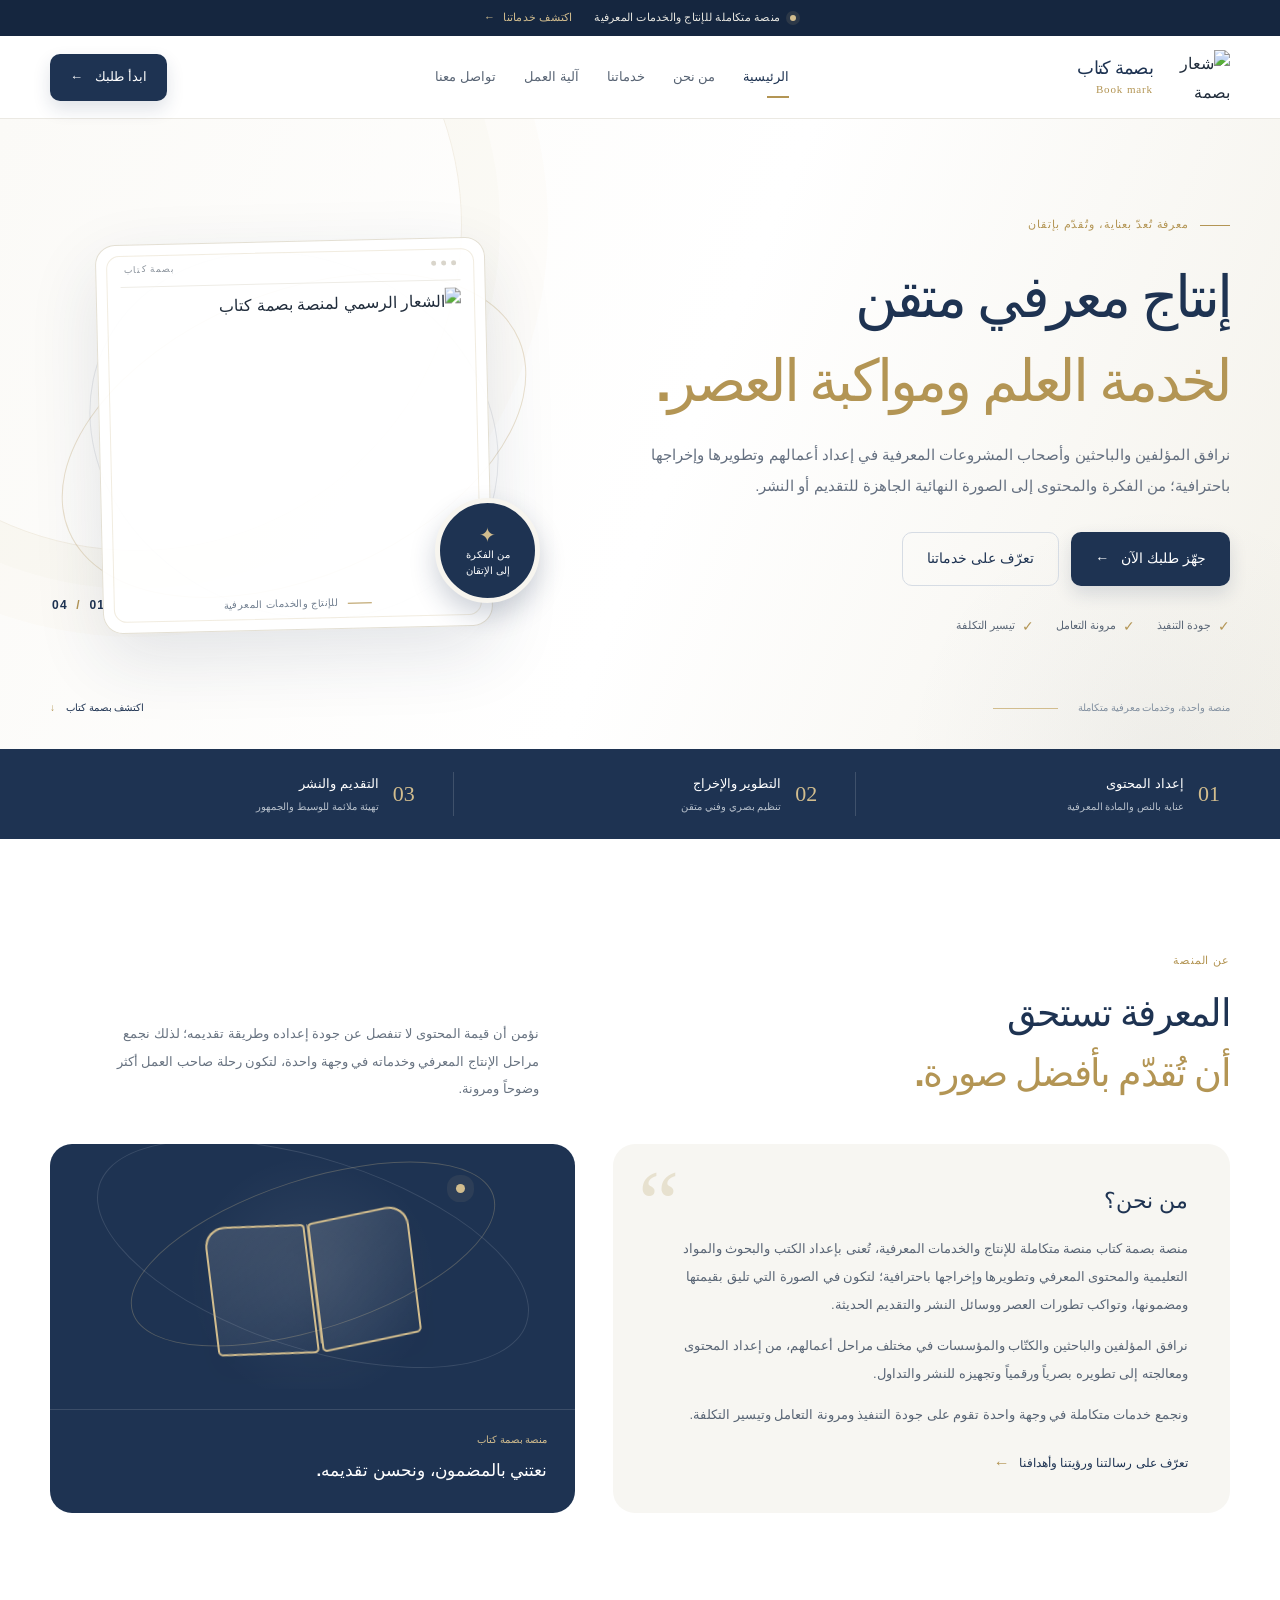
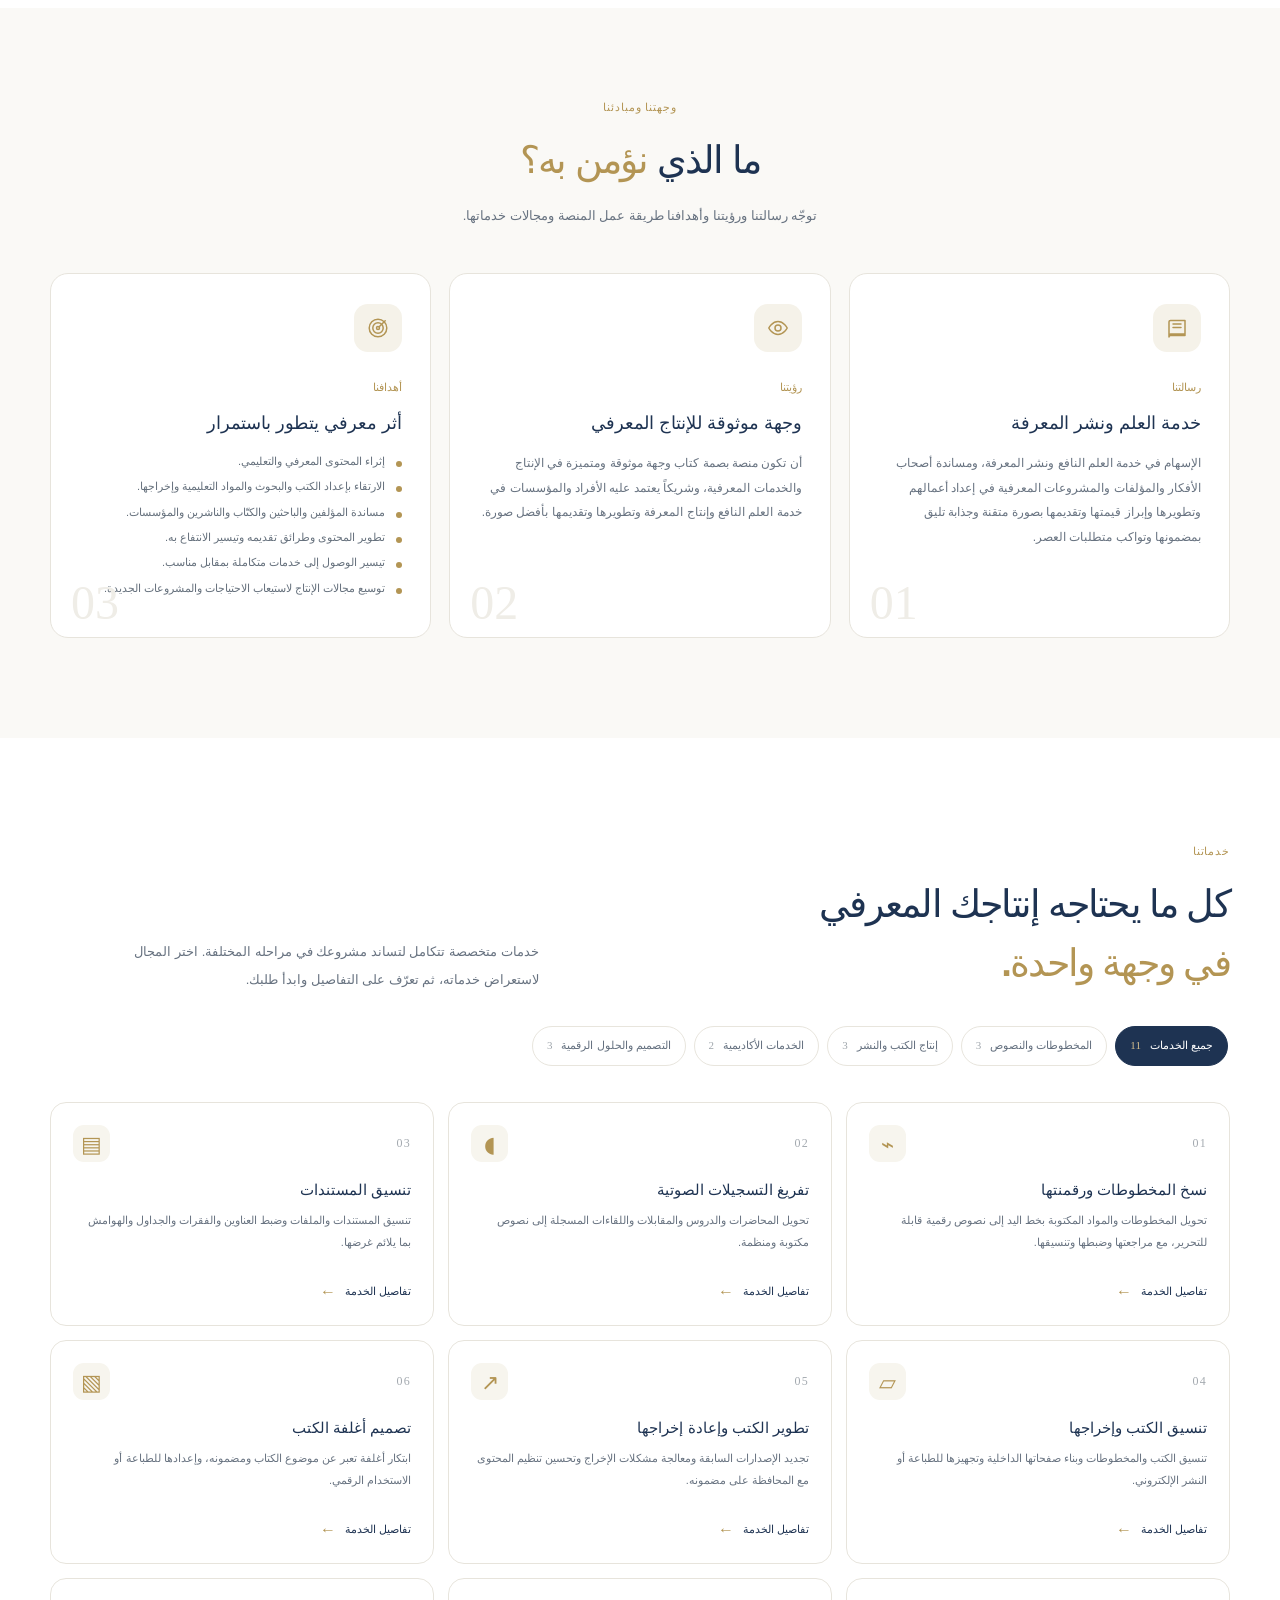
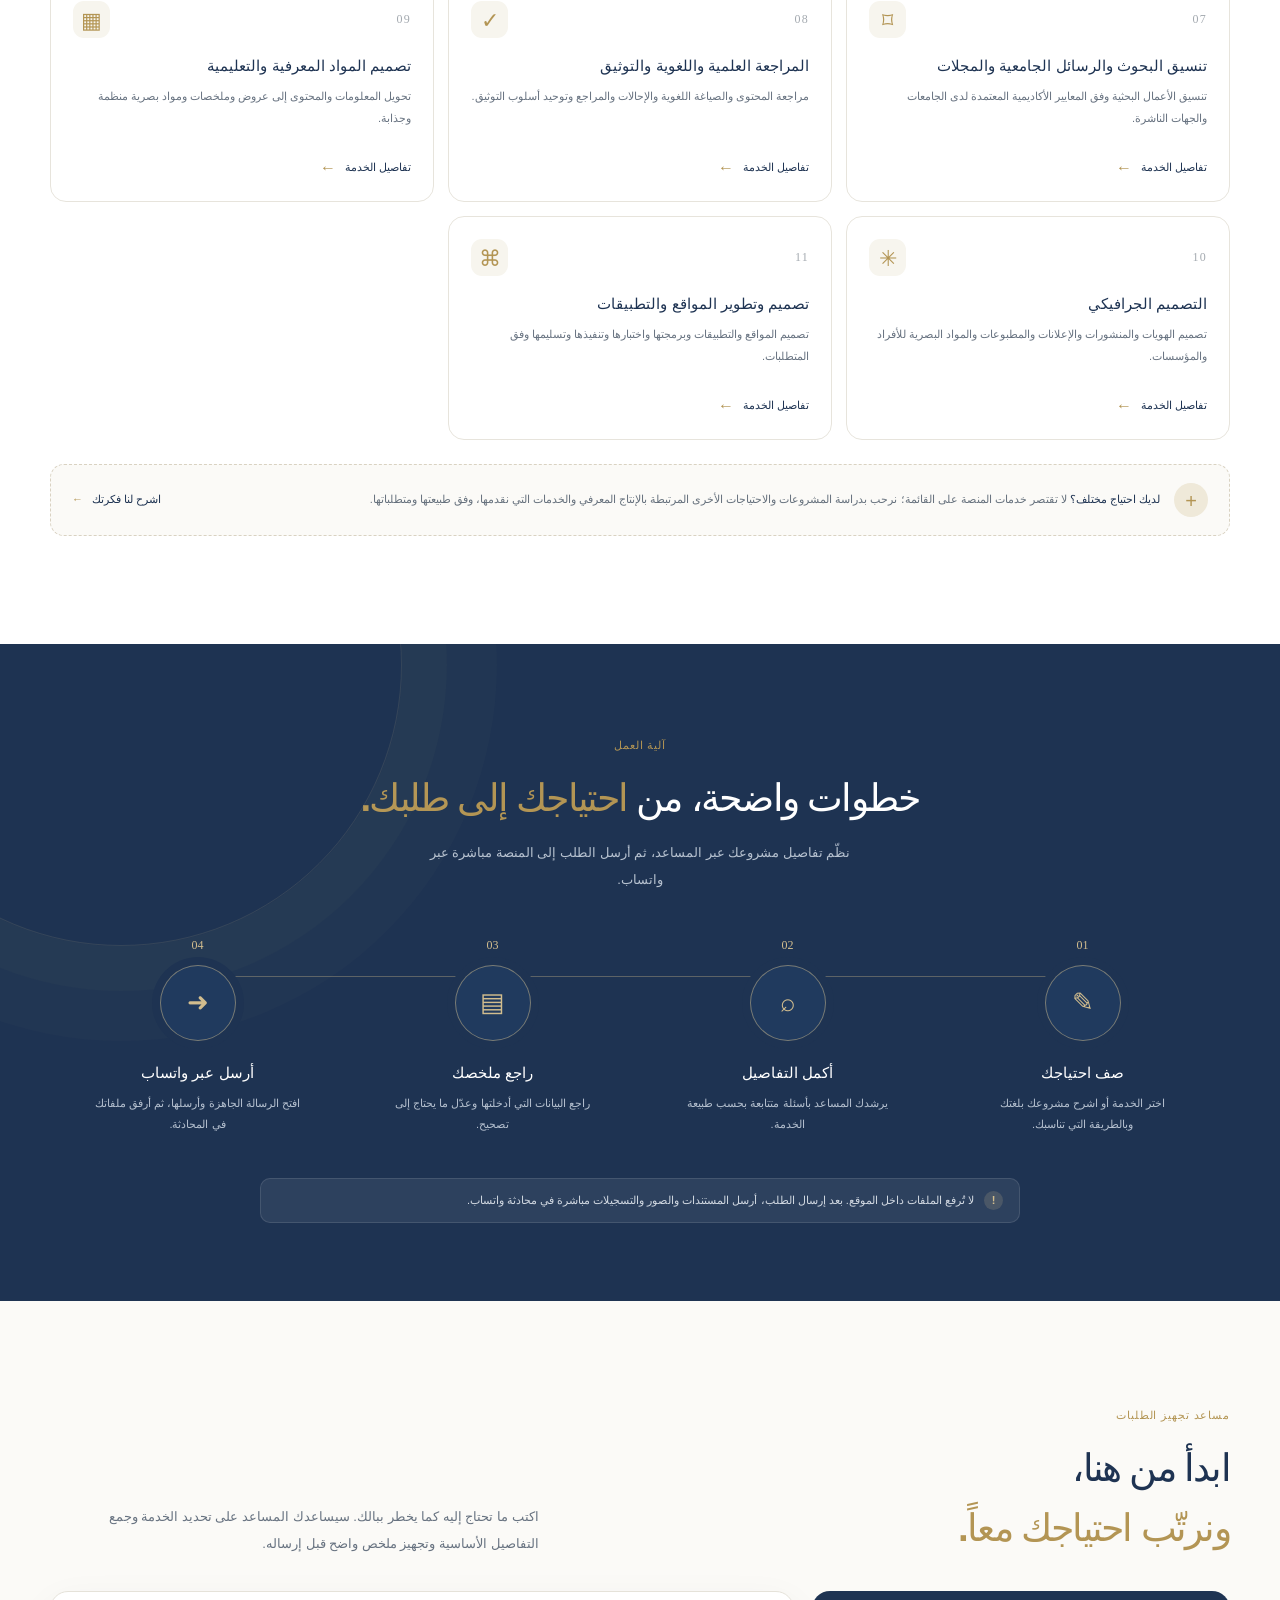
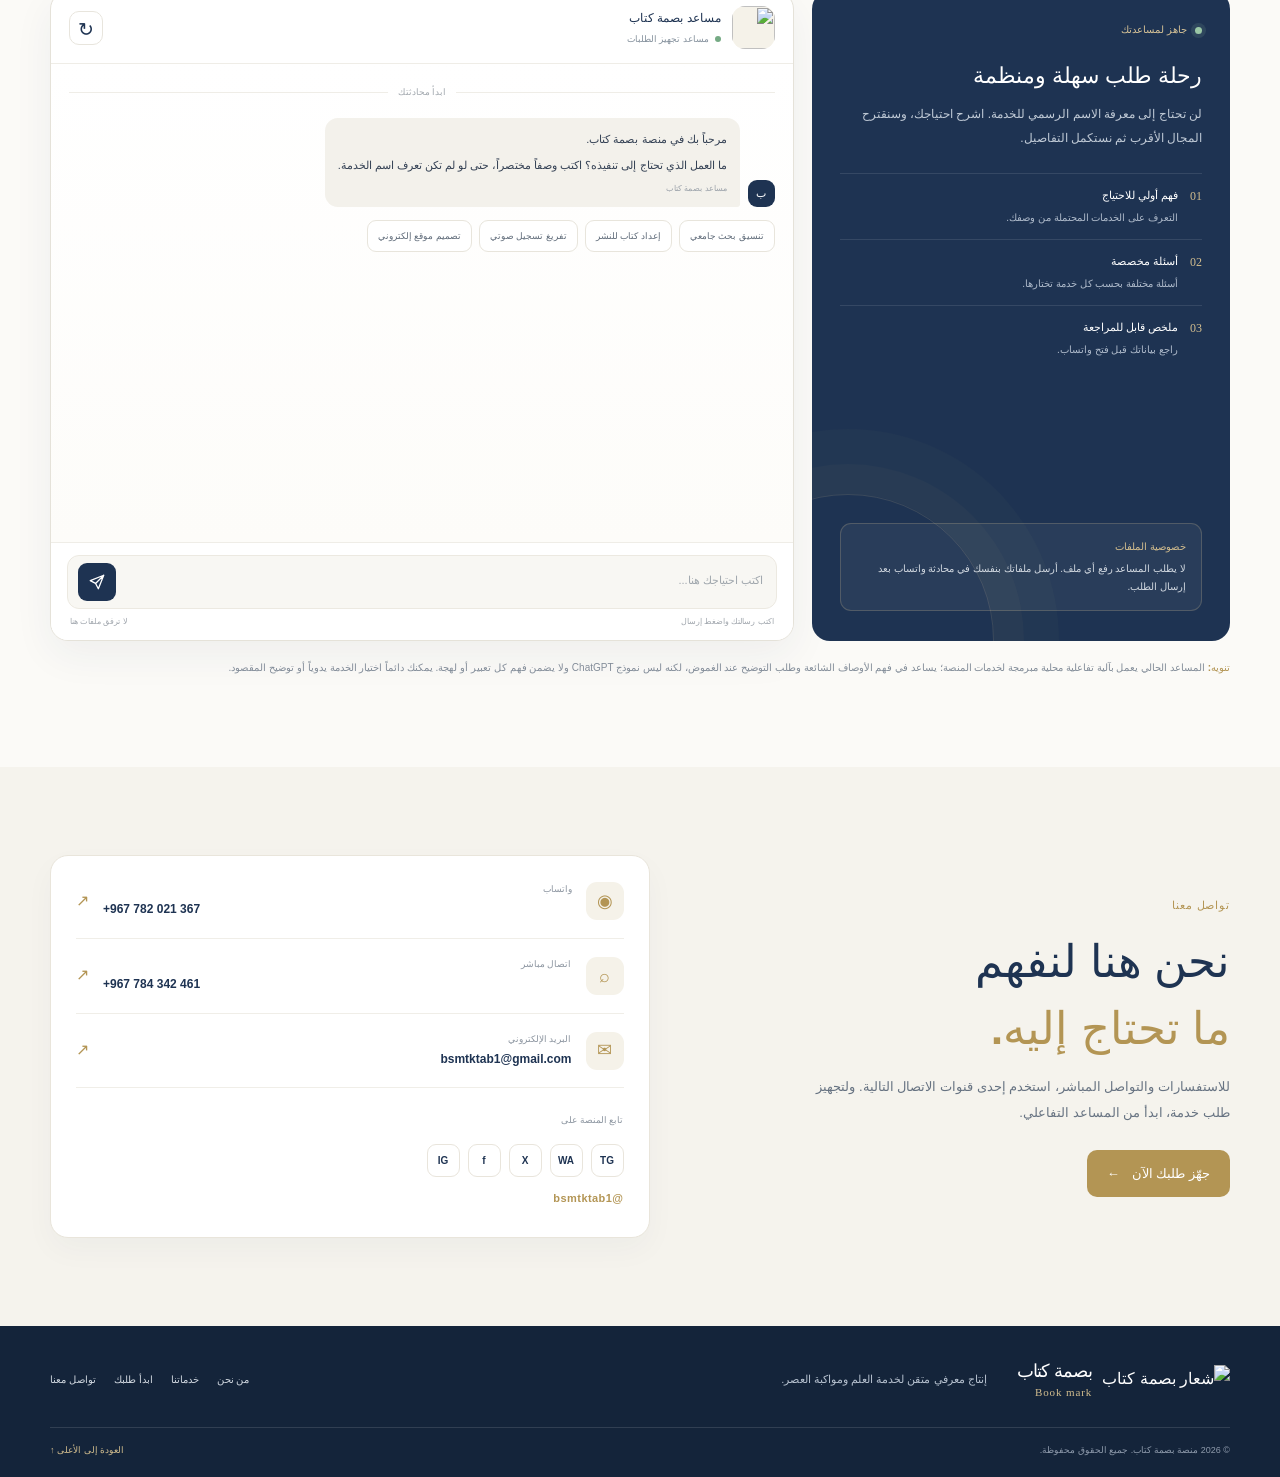
==== index.html @ 24213d5d "نشر ملفات موقع بصمة كتاب. اضافة ملفات موقع منصة بصمة كتاب" ====
<!doctype html>
<html lang="ar" dir="rtl">
<head>
  <meta charset="utf-8">
  <meta name="viewport" content="width=device-width, initial-scale=1, viewport-fit=cover">
  <meta name="theme-color" content="#1E3352">
  <meta name="description" content="منصة بصمة كتاب للإنتاج والخدمات المعرفية: إعداد الكتب والبحوث والمواد التعليمية وتطويرها وإخراجها باحترافية.">
  <meta name="keywords" content="بصمة كتاب, تنسيق كتب, تنسيق بحوث, رقمنة مخطوطات, تفريغ صوتي, تصميم أغلفة, خدمات معرفية">
  <meta property="og:title" content="منصة بصمة كتاب | إنتاج معرفي متقن">
  <meta property="og:description" content="خدمات متكاملة للإنتاج والخدمات المعرفية في وجهة واحدة.">
  <meta property="og:type" content="website">
  <link rel="icon" href="assets/icon-192.png" type="image/png">
  <link rel="manifest" href="manifest.webmanifest">
  <link rel="stylesheet" href="styles.css">
  <title>منصة بصمة كتاب | إنتاج معرفي متقن</title>
</head>
<body>
  <a class="skip-link" href="#main">تجاوز إلى المحتوى</a>
  <div class="announcement" role="note">
    <span class="announcement-dot"></span>
    <span>منصة متكاملة للإنتاج والخدمات المعرفية</span>
    <a href="#services">اكتشف خدماتنا <span aria-hidden="true">←</span></a>
  </div>

  <header class="site-header" id="top">
    <div class="container header-inner">
      <a class="brand" href="#home" aria-label="منصة بصمة كتاب - الرئيسية">
        <img src="assets/logo.jpg" alt="شعار بصمة كتاب" class="brand-logo">
        <span class="brand-copy"><strong>بصمة كتاب</strong><small>Book mark</small></span>
      </a>
      <nav class="desktop-nav" aria-label="التنقل الرئيسي">
        <a href="#home" class="nav-link active">الرئيسية</a>
        <a href="#about" class="nav-link">من نحن</a>
        <a href="#services" class="nav-link">خدماتنا</a>
        <a href="#how" class="nav-link">آلية العمل</a>
        <a href="#contact" class="nav-link">تواصل معنا</a>
      </nav>
      <a class="button button-primary header-cta" href="#assistant">ابدأ طلبك <span aria-hidden="true">←</span></a>
      <button class="menu-toggle" id="menuToggle" aria-label="فتح القائمة" aria-expanded="false" aria-controls="mobileNav">
        <span></span><span></span><span></span>
      </button>
    </div>
    <nav class="mobile-nav" id="mobileNav" aria-label="قائمة الهاتف" hidden>
      <a href="#home">الرئيسية</a>
      <a href="#about">من نحن</a>
      <a href="#services">خدماتنا</a>
      <a href="#how">آلية العمل</a>
      <a href="#assistant">المساعد التفاعلي</a>
      <a href="#contact">تواصل معنا</a>
      <a class="mobile-nav-cta" href="#assistant">ابدأ طلبك الآن</a>
    </nav>
  </header>

  <main id="main">
    <section class="hero section-shell" id="home">
      <div class="hero-bg-mark" aria-hidden="true"></div>
      <div class="container hero-grid">
        <div class="hero-copy">
          <div class="eyebrow"><span class="eyebrow-line"></span> معرفة تُعدّ بعناية، وتُقدّم بإتقان</div>
          <h1>إنتاج معرفي متقن<br><em>لخدمة العلم ومواكبة العصر.</em></h1>
          <p class="hero-lead">نرافق المؤلفين والباحثين وأصحاب المشروعات المعرفية في إعداد أعمالهم وتطويرها وإخراجها باحترافية؛ من الفكرة والمحتوى إلى الصورة النهائية الجاهزة للتقديم أو النشر.</p>
          <div class="hero-actions">
            <a class="button button-primary button-large" href="#assistant">جهّز طلبك الآن <span aria-hidden="true">←</span></a>
            <a class="button button-quiet button-large" href="#services">تعرّف على خدماتنا</a>
          </div>
          <div class="hero-assurances" aria-label="مميزات التعامل">
            <span><i class="check-mark">✓</i> جودة التنفيذ</span>
            <span><i class="check-mark">✓</i> مرونة التعامل</span>
            <span><i class="check-mark">✓</i> تيسير التكلفة</span>
          </div>
        </div>
        <div class="hero-visual" aria-label="شعار منصة بصمة كتاب">
          <div class="visual-orbit orbit-one"></div>
          <div class="visual-orbit orbit-two"></div>
          <div class="visual-card">
            <div class="visual-card-top"><span></span><span></span><span></span><b>بصمة كتاب</b></div>
            <img src="assets/logo.jpg" alt="الشعار الرسمي لمنصة بصمة كتاب">
            <div class="visual-card-caption"><span class="caption-rule"></span> للإنتاج والخدمات المعرفية</div>
          </div>
          <div class="visual-stamp"><span class="stamp-icon">✦</span><span>من الفكرة<br>إلى الإتقان</span></div>
          <div class="visual-index">01 <span>/</span> 04</div>
        </div>
      </div>
      <div class="container hero-bottom">
        <span>منصة واحدة، وخدمات معرفية متكاملة</span>
        <span class="hero-bottom-line"></span>
        <a href="#about" aria-label="انتقل للتعرف على المنصة">اكتشف بصمة كتاب <b>↓</b></a>
      </div>
    </section>

    <section class="intro-band">
      <div class="container intro-band-grid">
        <div><span class="intro-number">01</span><div><strong>إعداد المحتوى</strong><small>عناية بالنص والمادة المعرفية</small></div></div>
        <div><span class="intro-number">02</span><div><strong>التطوير والإخراج</strong><small>تنظيم بصري وفني متقن</small></div></div>
        <div><span class="intro-number">03</span><div><strong>التقديم والنشر</strong><small>تهيئة ملائمة للوسيط والجمهور</small></div></div>
      </div>
    </section>

    <section class="section section-about" id="about">
      <div class="container">
        <div class="section-heading split-heading">
          <div><span class="section-kicker">عن المنصة</span><h2>المعرفة تستحق<br><em>أن تُقدّم بأفضل صورة.</em></h2></div>
          <p>نؤمن أن قيمة المحتوى لا تنفصل عن جودة إعداده وطريقة تقديمه؛ لذلك نجمع مراحل الإنتاج المعرفي وخدماته في وجهة واحدة، لتكون رحلة صاحب العمل أكثر وضوحاً ومرونة.</p>
        </div>
        <div class="about-main-grid">
          <div class="about-statement">
            <span class="quote-mark">“</span>
            <h3>من نحن؟</h3>
            <p>منصة بصمة كتاب منصة متكاملة للإنتاج والخدمات المعرفية، تُعنى بإعداد الكتب والبحوث والمواد التعليمية والمحتوى المعرفي وتطويرها وإخراجها باحترافية؛ لتكون في الصورة التي تليق بقيمتها ومضمونها، وتواكب تطورات العصر ووسائل النشر والتقديم الحديثة.</p>
            <p>نرافق المؤلفين والباحثين والكتّاب والمؤسسات في مختلف مراحل أعمالهم، من إعداد المحتوى ومعالجته إلى تطويره بصرياً ورقمياً وتجهيزه للنشر والتداول.</p>
            <p>ونجمع خدمات متكاملة في وجهة واحدة تقوم على جودة التنفيذ ومرونة التعامل وتيسير التكلفة.</p>
            <a class="text-link" href="#purpose">تعرّف على رسالتنا ورؤيتنا وأهدافنا <span>←</span></a>
          </div>
          <div class="about-side">
            <div class="about-side-art" aria-hidden="true">
              <div class="art-line art-line-a"></div><div class="art-line art-line-b"></div><div class="art-book"><span></span><span></span></div>
              <div class="art-gold-dot"></div>
            </div>
            <div class="about-side-note"><span>منصة بصمة كتاب</span><strong>نعتني بالمضمون، ونحسن تقديمه.</strong></div>
          </div>
        </div>
      </div>
    </section>

    <section class="section purpose-section" id="purpose">
      <div class="container">
        <div class="section-heading centered-heading">
          <span class="section-kicker">وجهتنا ومبادئنا</span>
          <h2>ما الذي <em>نؤمن به؟</em></h2>
          <p>توجّه رسالتنا ورؤيتنا وأهدافنا طريقة عمل المنصة ومجالات خدماتها.</p>
        </div>
        <div class="purpose-grid">
          <article class="purpose-card mission-card">
            <div class="purpose-icon"><svg viewBox="0 0 24 24" aria-hidden="true"><path d="M4 19.5V5.8c0-.8.7-1.4 1.5-1.4H20v15.1H5.5c-.8 0-1.5.6-1.5 1.4Zm0 0c0-.8.7-1.4 1.5-1.4H20M8 8h8M8 11.5h8"/></svg></div>
            <span class="purpose-label">رسالتنا</span>
            <h3>خدمة العلم ونشر المعرفة</h3>
            <p>الإسهام في خدمة العلم النافع ونشر المعرفة، ومساندة أصحاب الأفكار والمؤلفات والمشروعات المعرفية في إعداد أعمالهم وتطويرها وإبراز قيمتها وتقديمها بصورة متقنة وجذابة تليق بمضمونها وتواكب متطلبات العصر.</p>
            <span class="purpose-index">01</span>
          </article>
          <article class="purpose-card vision-card">
            <div class="purpose-icon"><svg viewBox="0 0 24 24" aria-hidden="true"><path d="M2.8 12s3.3-6.5 9.2-6.5 9.2 6.5 9.2 6.5-3.3 6.5-9.2 6.5S2.8 12 2.8 12Z"/><circle cx="12" cy="12" r="3"/></svg></div>
            <span class="purpose-label">رؤيتنا</span>
            <h3>وجهة موثوقة للإنتاج المعرفي</h3>
            <p>أن تكون منصة بصمة كتاب وجهة موثوقة ومتميزة في الإنتاج والخدمات المعرفية، وشريكاً يعتمد عليه الأفراد والمؤسسات في خدمة العلم النافع وإنتاج المعرفة وتطويرها وتقديمها بأفضل صورة.</p>
            <span class="purpose-index">02</span>
          </article>
          <article class="purpose-card goals-card">
            <div class="purpose-icon"><svg viewBox="0 0 24 24" aria-hidden="true"><circle cx="12" cy="12" r="8.8"/><circle cx="12" cy="12" r="5.2"/><circle cx="12" cy="12" r="1.5"/><path d="m13.2 10.8 6-6"/></svg></div>
            <span class="purpose-label">أهدافنا</span>
            <h3>أثر معرفي يتطور باستمرار</h3>
            <ul class="goals-list">
              <li>إثراء المحتوى المعرفي والتعليمي.</li>
              <li>الارتقاء بإعداد الكتب والبحوث والمواد التعليمية وإخراجها.</li>
              <li>مساندة المؤلفين والباحثين والكتّاب والناشرين والمؤسسات.</li>
              <li>تطوير المحتوى وطرائق تقديمه وتيسير الانتفاع به.</li>
              <li>تيسير الوصول إلى خدمات متكاملة بمقابل مناسب.</li>
              <li>توسيع مجالات الإنتاج لاستيعاب الاحتياجات والمشروعات الجديدة.</li>
            </ul>
            <span class="purpose-index">03</span>
          </article>
        </div>
      </div>
    </section>

    <section class="section services-section" id="services">
      <div class="container">
        <div class="section-heading split-heading services-heading">
          <div><span class="section-kicker">خدماتنا</span><h2>كل ما يحتاجه إنتاجك المعرفي<br><em>في وجهة واحدة.</em></h2></div>
          <p>خدمات متخصصة تتكامل لتساند مشروعك في مراحله المختلفة. اختر المجال لاستعراض خدماته، ثم تعرّف على التفاصيل وابدأ طلبك.</p>
        </div>
        <div class="service-filter" role="tablist" aria-label="تصنيف الخدمات">
          <button class="filter-chip active" role="tab" aria-selected="true" data-filter="all">جميع الخدمات <span>11</span></button>
          <button class="filter-chip" role="tab" aria-selected="false" data-filter="texts">المخطوطات والنصوص <span>3</span></button>
          <button class="filter-chip" role="tab" aria-selected="false" data-filter="books">إنتاج الكتب والنشر <span>3</span></button>
          <button class="filter-chip" role="tab" aria-selected="false" data-filter="academic">الخدمات الأكاديمية <span>2</span></button>
          <button class="filter-chip" role="tab" aria-selected="false" data-filter="digital">التصميم والحلول الرقمية <span>3</span></button>
        </div>
        <div class="services-grid" id="servicesGrid">
          <article class="service-card" data-category="texts" data-service="1"><div class="service-card-top"><span class="service-number">01</span><span class="service-symbol">⌁</span></div><h3>نسخ المخطوطات ورقمنتها</h3><p>تحويل المخطوطات والمواد المكتوبة بخط اليد إلى نصوص رقمية قابلة للتحرير، مع مراجعتها وضبطها وتنسيقها.</p><button class="service-more" data-open-service="1">تفاصيل الخدمة <span>←</span></button></article>
          <article class="service-card" data-category="texts" data-service="2"><div class="service-card-top"><span class="service-number">02</span><span class="service-symbol">◖</span></div><h3>تفريغ التسجيلات الصوتية</h3><p>تحويل المحاضرات والدروس والمقابلات واللقاءات المسجلة إلى نصوص مكتوبة ومنظمة.</p><button class="service-more" data-open-service="2">تفاصيل الخدمة <span>←</span></button></article>
          <article class="service-card" data-category="texts" data-service="3"><div class="service-card-top"><span class="service-number">03</span><span class="service-symbol">▤</span></div><h3>تنسيق المستندات</h3><p>تنسيق المستندات والملفات وضبط العناوين والفقرات والجداول والهوامش بما يلائم غرضها.</p><button class="service-more" data-open-service="3">تفاصيل الخدمة <span>←</span></button></article>
          <article class="service-card" data-category="books" data-service="4"><div class="service-card-top"><span class="service-number">04</span><span class="service-symbol">▱</span></div><h3>تنسيق الكتب وإخراجها</h3><p>تنسيق الكتب والمخطوطات وبناء صفحاتها الداخلية وتجهيزها للطباعة أو النشر الإلكتروني.</p><button class="service-more" data-open-service="4">تفاصيل الخدمة <span>←</span></button></article>
          <article class="service-card" data-category="books" data-service="5"><div class="service-card-top"><span class="service-number">05</span><span class="service-symbol">↗</span></div><h3>تطوير الكتب وإعادة إخراجها</h3><p>تجديد الإصدارات السابقة ومعالجة مشكلات الإخراج وتحسين تنظيم المحتوى مع المحافظة على مضمونه.</p><button class="service-more" data-open-service="5">تفاصيل الخدمة <span>←</span></button></article>
          <article class="service-card" data-category="books" data-service="6"><div class="service-card-top"><span class="service-number">06</span><span class="service-symbol">▧</span></div><h3>تصميم أغلفة الكتب</h3><p>ابتكار أغلفة تعبر عن موضوع الكتاب ومضمونه، وإعدادها للطباعة أو الاستخدام الرقمي.</p><button class="service-more" data-open-service="6">تفاصيل الخدمة <span>←</span></button></article>
          <article class="service-card" data-category="academic" data-service="7"><div class="service-card-top"><span class="service-number">07</span><span class="service-symbol">⌑</span></div><h3>تنسيق البحوث والرسائل الجامعية والمجلات</h3><p>تنسيق الأعمال البحثية وفق المعايير الأكاديمية المعتمدة لدى الجامعات والجهات الناشرة.</p><button class="service-more" data-open-service="7">تفاصيل الخدمة <span>←</span></button></article>
          <article class="service-card" data-category="academic" data-service="8"><div class="service-card-top"><span class="service-number">08</span><span class="service-symbol">✓</span></div><h3>المراجعة العلمية واللغوية والتوثيق</h3><p>مراجعة المحتوى والصياغة اللغوية والإحالات والمراجع وتوحيد أسلوب التوثيق.</p><button class="service-more" data-open-service="8">تفاصيل الخدمة <span>←</span></button></article>
          <article class="service-card" data-category="digital" data-service="9"><div class="service-card-top"><span class="service-number">09</span><span class="service-symbol">▦</span></div><h3>تصميم المواد المعرفية والتعليمية</h3><p>تحويل المعلومات والمحتوى إلى عروض وملخصات ومواد بصرية منظمة وجذابة.</p><button class="service-more" data-open-service="9">تفاصيل الخدمة <span>←</span></button></article>
          <article class="service-card" data-category="digital" data-service="10"><div class="service-card-top"><span class="service-number">10</span><span class="service-symbol">✳</span></div><h3>التصميم الجرافيكي</h3><p>تصميم الهويات والمنشورات والإعلانات والمطبوعات والمواد البصرية للأفراد والمؤسسات.</p><button class="service-more" data-open-service="10">تفاصيل الخدمة <span>←</span></button></article>
          <article class="service-card" data-category="digital" data-service="11"><div class="service-card-top"><span class="service-number">11</span><span class="service-symbol">⌘</span></div><h3>تصميم وتطوير المواقع والتطبيقات</h3><p>تصميم المواقع والتطبيقات وبرمجتها واختبارها وتنفيذها وتسليمها وفق المتطلبات.</p><button class="service-more" data-open-service="11">تفاصيل الخدمة <span>←</span></button></article>
        </div>
        <div class="services-note"><span class="note-mark">+</span><p><strong>لديك احتياج مختلف؟</strong> لا تقتصر خدمات المنصة على القائمة؛ نرحب بدراسة المشروعات والاحتياجات الأخرى المرتبطة بالإنتاج المعرفي والخدمات التي نقدمها، وفق طبيعتها ومتطلباتها.</p><a href="#assistant">اشرح لنا فكرتك <span>←</span></a></div>
      </div>
    </section>

    <section class="process-section section" id="how">
      <div class="container">
        <div class="section-heading centered-heading light-heading">
          <span class="section-kicker">آلية العمل</span>
          <h2>خطوات واضحة، من <em>احتياجك إلى طلبك.</em></h2>
          <p>نظّم تفاصيل مشروعك عبر المساعد، ثم أرسل الطلب إلى المنصة مباشرة عبر واتساب.</p>
        </div>
        <div class="process-grid">
          <article class="process-step"><span class="process-count">01</span><div class="process-icon">✎</div><h3>صف احتياجك</h3><p>اختر الخدمة أو اشرح مشروعك بلغتك وبالطريقة التي تناسبك.</p></article>
          <article class="process-step"><span class="process-count">02</span><div class="process-icon">⌕</div><h3>أكمل التفاصيل</h3><p>يرشدك المساعد بأسئلة متتابعة بحسب طبيعة الخدمة.</p></article>
          <article class="process-step"><span class="process-count">03</span><div class="process-icon">▤</div><h3>راجع ملخصك</h3><p>راجع البيانات التي أدخلتها وعدّل ما يحتاج إلى تصحيح.</p></article>
          <article class="process-step"><span class="process-count">04</span><div class="process-icon">➜</div><h3>أرسل عبر واتساب</h3><p>افتح الرسالة الجاهزة وأرسلها، ثم أرفق ملفاتك في المحادثة.</p></article>
        </div>
        <div class="process-footnote"><span>!</span> لا تُرفع الملفات داخل الموقع. بعد إرسال الطلب، أرسل المستندات والصور والتسجيلات مباشرة في محادثة واتساب.</div>
      </div>
    </section>

    <section class="section assistant-section" id="assistant">
      <div class="container">
        <div class="section-heading split-heading assistant-heading">
          <div><span class="section-kicker">مساعد تجهيز الطلبات</span><h2>ابدأ من هنا،<br><em>ونرتّب احتياجك معاً.</em></h2></div>
          <p>اكتب ما تحتاج إليه كما يخطر ببالك. سيساعدك المساعد على تحديد الخدمة وجمع التفاصيل الأساسية وتجهيز ملخص واضح قبل إرساله.</p>
        </div>
        <div class="assistant-layout">
          <aside class="assistant-aside">
            <div class="assistant-aside-head"><span class="assistant-live-dot"></span> جاهز لمساعدتك</div>
            <h3>رحلة طلب سهلة ومنظمة</h3>
            <p>لن تحتاج إلى معرفة الاسم الرسمي للخدمة. اشرح احتياجك، وسنقترح المجال الأقرب ثم نستكمل التفاصيل.</p>
            <div class="assistant-benefit"><span>01</span><div><strong>فهم أولي للاحتياج</strong><small>التعرف على الخدمات المحتملة من وصفك.</small></div></div>
            <div class="assistant-benefit"><span>02</span><div><strong>أسئلة مخصصة</strong><small>أسئلة مختلفة بحسب كل خدمة تختارها.</small></div></div>
            <div class="assistant-benefit"><span>03</span><div><strong>ملخص قابل للمراجعة</strong><small>راجع بياناتك قبل فتح واتساب.</small></div></div>
            <div class="assistant-private-note"><span>خصوصية الملفات</span><p>لا يطلب المساعد رفع أي ملف. أرسل ملفاتك بنفسك في محادثة واتساب بعد إرسال الطلب.</p></div>
          </aside>
          <div class="assistant-app" aria-label="محادثة المساعد التفاعلي">
            <div class="chat-header">
              <div class="chat-avatar"><img src="assets/icon-192.png" alt=""></div>
              <div class="chat-person"><strong>مساعد بصمة كتاب</strong><small><span></span> مساعد تجهيز الطلبات</small></div>
              <button class="chat-reset" id="resetAssistant" type="button" title="بدء طلب جديد" aria-label="بدء طلب جديد">↻</button>
            </div>
            <div class="chat-progress-wrap" id="progressWrap" hidden><div class="chat-progress-meta"><span id="progressLabel">تحديد الخدمة</span><span id="progressPercent">0%</span></div><div class="chat-progress"><span id="progressBar"></span></div></div>
            <div class="chat-messages" id="chatMessages" aria-live="polite" aria-relevant="additions">
              <div class="chat-day-divider"><span>ابدأ محادثتك</span></div>
              <div class="message-row assistant-row"><div class="message-avatar">ب</div><div class="message-bubble"><p>مرحباً بك في منصة بصمة كتاب.</p><p>ما العمل الذي تحتاج إلى تنفيذه؟ اكتب وصفاً مختصراً، حتى لو لم تكن تعرف اسم الخدمة.</p><span class="message-time">مساعد بصمة كتاب</span></div></div>
              <div class="quick-start" id="quickStart">
                <button type="button" data-quick="أريد تنسيق بحث جامعي ومراجعته">تنسيق بحث جامعي</button>
                <button type="button" data-quick="أريد تنسيق كتاب وتجهيزه للطباعة">إعداد كتاب للنشر</button>
                <button type="button" data-quick="أريد تفريغ تسجيل صوتي إلى نص">تفريغ تسجيل صوتي</button>
                <button type="button" data-quick="أحتاج تصميم موقع إلكتروني">تصميم موقع إلكتروني</button>
              </div>
            </div>
            <div class="chat-composer-wrap">
              <form class="chat-composer" id="chatForm">
                <label class="visually-hidden" for="chatInput">اكتب رسالتك</label>
                <textarea id="chatInput" rows="1" placeholder="اكتب احتياجك هنا..." maxlength="1600"></textarea>
                <button type="submit" class="send-message" aria-label="إرسال الرسالة"><svg viewBox="0 0 24 24" aria-hidden="true"><path d="m21 3-7.2 18-3.7-7.1L3 10.2 21 3Zm0 0L10.1 13.9"/></svg></button>
              </form>
              <div class="composer-foot"><span>اكتب رسالتك واضغط إرسال</span><span>لا ترفق ملفات هنا</span></div>
            </div>
          </div>
        </div>
        <div class="assistant-disclaimer"><span>تنويه:</span> المساعد الحالي يعمل بآلية تفاعلية محلية مبرمجة لخدمات المنصة؛ يساعد في فهم الأوصاف الشائعة وطلب التوضيح عند الغموض، لكنه ليس نموذج ChatGPT ولا يضمن فهم كل تعبير أو لهجة. يمكنك دائماً اختيار الخدمة يدوياً أو توضيح المقصود.
        </div>
      </div>
    </section>

    <section class="contact-section" id="contact">
      <div class="container contact-grid">
        <div class="contact-copy"><span class="section-kicker">تواصل معنا</span><h2>نحن هنا لنفهم<br><em>ما تحتاج إليه.</em></h2><p>للاستفسارات والتواصل المباشر، استخدم إحدى قنوات الاتصال التالية. ولتجهيز طلب خدمة، ابدأ من المساعد التفاعلي.</p><a href="#assistant" class="button button-gold">جهّز طلبك الآن <span>←</span></a></div>
        <div class="contact-details">
          <a class="contact-item" href="https://wa.me/967782021367" target="_blank" rel="noopener"><span class="contact-icon">◉</span><span><small>واتساب</small><strong dir="ltr">+967 782 021 367</strong></span><b>↗</b></a>
          <a class="contact-item" href="tel:+967784342461"><span class="contact-icon">⌕</span><span><small>اتصال مباشر</small><strong dir="ltr">+967 784 342 461</strong></span><b>↗</b></a>
          <a class="contact-item" href="mailto:bsmtktab1@gmail.com"><span class="contact-icon">✉</span><span><small>البريد الإلكتروني</small><strong>bsmtktab1@gmail.com</strong></span><b>↗</b></a>
          <div class="social-block"><small>تابع المنصة على</small><div class="social-links">
            <a href="https://t.me/bsmtktab1" target="_blank" rel="noopener" aria-label="تيليجرام">TG</a>
            <a href="https://wa.me/967782021367" target="_blank" rel="noopener" aria-label="واتساب">WA</a>
            <a href="https://x.com/bsmtktab1" target="_blank" rel="noopener" aria-label="إكس">X</a>
            <a href="https://facebook.com/bsmtktab1" target="_blank" rel="noopener" aria-label="فيسبوك">f</a>
            <a href="https://instagram.com/bsmtktab1" target="_blank" rel="noopener" aria-label="إنستجرام">IG</a>
          </div><strong class="social-handle">@bsmtktab1</strong></div>
        </div>
      </div>
    </section>
  </main>

  <footer class="site-footer">
    <div class="container footer-main">
      <a class="brand footer-brand" href="#home"><img src="assets/logo.jpg" alt="شعار بصمة كتاب"><span class="brand-copy"><strong>بصمة كتاب</strong><small>Book mark</small></span></a>
      <p>إنتاج معرفي متقن لخدمة العلم ومواكبة العصر.</p>
      <div class="footer-links"><a href="#about">من نحن</a><a href="#services">خدماتنا</a><a href="#assistant">ابدأ طلبك</a><a href="#contact">تواصل معنا</a></div>
    </div>
    <div class="container footer-bottom"><span>© <span id="year"></span> منصة بصمة كتاب. جميع الحقوق محفوظة.</span><a href="#top">العودة إلى الأعلى ↑</a></div>
  </footer>

  <a class="mobile-sticky-cta" href="#assistant"><span>ابدأ طلبك الآن</span><b>←</b></a>
  <button class="back-to-top" id="backToTop" aria-label="العودة إلى الأعلى">↑</button>

  <dialog class="service-dialog" id="serviceDialog" aria-labelledby="dialogTitle">
    <div class="dialog-top"><span class="dialog-kicker">تفاصيل الخدمة</span><button class="dialog-close" id="closeDialog" aria-label="إغلاق">×</button></div>
    <div id="serviceDialogContent"></div>
    <div class="dialog-actions"><button class="button button-primary" id="requestThisService">اطلب هذه الخدمة <span>←</span></button><button class="button button-quiet" id="closeDialogBottom">إغلاق</button></div>
  </dialog>

  <div class="toast" id="toast" role="status" aria-live="polite"></div>
  <script src="app.js" defer></script>
</body>
</html>
---- styles.css ----
:root{
  --navy:#1E3352;--navy-deep:#15263F;--navy-soft:#2E4564;--gold:#B39554;--gold-light:#D2BD8E;
  --ink:#202C3B;--muted:#687381;--paper:#F7F6F2;--white:#fff;--line:#E7E4DC;--soft:#EFEDE7;
  --shadow:0 22px 60px rgba(20,38,62,.09);--radius:22px;--radius-sm:14px;--container:1180px;
  font-synthesis:none;text-rendering:optimizeLegibility;-webkit-font-smoothing:antialiased;
}
*{box-sizing:border-box}
html{scroll-behavior:smooth;scroll-padding-top:94px}
body{margin:0;background:var(--white);color:var(--ink);font-family:"Noto Kufi Arabic","IBM Plex Sans Arabic","Noto Sans Arabic",Tahoma,Arial,sans-serif;line-height:1.8;overflow-x:hidden}
body.dialog-open{overflow:hidden}
a{color:inherit;text-decoration:none}
button,input,textarea{font:inherit}
button{cursor:pointer}
img{max-width:100%;display:block}
::selection{background:rgba(179,149,84,.24);color:var(--navy)}
.container{width:min(var(--container),calc(100% - 48px));margin-inline:auto}
.section{padding:104px 0}
.skip-link{position:absolute;top:-60px;right:12px;background:var(--navy);color:white;padding:10px 16px;border-radius:8px;z-index:1000}.skip-link:focus{top:10px}
.visually-hidden{position:absolute;width:1px;height:1px;padding:0;margin:-1px;overflow:hidden;clip:rect(0,0,0,0);white-space:nowrap;border:0}
.announcement{height:36px;background:var(--navy-deep);color:#e8e7e1;display:flex;align-items:center;justify-content:center;gap:10px;font-size:11px;letter-spacing:.02em}
.announcement-dot{width:6px;height:6px;border-radius:50%;background:var(--gold-light);box-shadow:0 0 0 4px rgba(210,189,142,.12)}
.announcement a{color:var(--gold-light);margin-right:12px}.announcement a span{margin-right:5px}
.site-header{position:sticky;top:0;z-index:100;background:rgba(255,255,255,.94);backdrop-filter:blur(14px);border-bottom:1px solid rgba(231,228,220,.8)}
.header-inner{height:82px;display:flex;align-items:center;justify-content:space-between;gap:26px}
.brand{display:inline-flex;align-items:center;gap:10px;min-width:172px}
.brand-logo{width:67px;height:54px;object-fit:contain;mix-blend-mode:multiply}
.brand-copy{display:flex;flex-direction:column;line-height:1.25}
.brand-copy strong{font-size:18px;color:var(--navy);font-weight:800;letter-spacing:-.04em}
.brand-copy small{font-family:Georgia,serif;color:var(--gold);font-size:11px;letter-spacing:.08em;text-align:right;margin-top:3px}
.desktop-nav{display:flex;align-items:center;gap:28px;margin-inline:auto}
.nav-link{font-size:13px;color:#586474;position:relative;transition:color .2s;padding:30px 0}
.nav-link::after{content:"";position:absolute;bottom:21px;right:0;width:0;height:2px;background:var(--gold);transition:width .25s}
.nav-link:hover,.nav-link.active{color:var(--navy)}.nav-link:hover::after,.nav-link.active::after{width:22px}
.button{border:0;border-radius:10px;min-height:47px;padding:11px 20px;display:inline-flex;align-items:center;justify-content:center;gap:12px;font-size:13px;font-weight:700;transition:transform .2s,box-shadow .2s,background .2s;cursor:pointer}
.button:hover{transform:translateY(-2px)}.button:focus-visible,button:focus-visible,a:focus-visible{outline:3px solid rgba(179,149,84,.45);outline-offset:3px}
.button-primary{background:var(--navy);color:white;box-shadow:0 8px 18px rgba(30,51,82,.14)}.button-primary:hover{background:#263f62;box-shadow:0 12px 24px rgba(30,51,82,.2)}
.button-large{min-height:54px;padding-inline:24px;font-size:14px}
.button-quiet{background:transparent;color:var(--navy);border:1px solid #d6dce4}.button-quiet:hover{background:#f8f8f6;border-color:var(--gold)}
.button-gold{background:var(--gold);color:white}.button-gold:hover{background:#a58747}
.menu-toggle{display:none;width:44px;height:44px;border:1px solid var(--line);background:#fff;border-radius:12px;align-items:center;justify-content:center;flex-direction:column;gap:5px}
.menu-toggle span{width:18px;height:2px;background:var(--navy);border-radius:2px;transition:transform .2s}
.menu-toggle[aria-expanded="true"] span:first-child{transform:translateY(7px) rotate(45deg)}.menu-toggle[aria-expanded="true"] span:nth-child(2){opacity:0}.menu-toggle[aria-expanded="true"] span:last-child{transform:translateY(-7px) rotate(-45deg)}
.mobile-nav{display:none}
.hero{position:relative;isolation:isolate;overflow:hidden;background:linear-gradient(112deg,#fbfaf7 0%,#fff 53%,#f4f2eb 100%);padding:76px 0 26px;min-height:630px}
.hero::before{content:"";position:absolute;z-index:-1;left:-190px;top:-220px;width:650px;height:650px;border:1px solid rgba(179,149,84,.14);border-radius:50%;box-shadow:0 0 0 38px rgba(179,149,84,.025),0 0 0 86px rgba(179,149,84,.02)}
.hero-bg-mark{position:absolute;z-index:-1;right:-150px;bottom:-280px;width:540px;height:540px;border-radius:50%;background:radial-gradient(circle,rgba(30,51,82,.035),transparent 68%)}
.hero-grid{display:grid;grid-template-columns:1.12fr .88fr;align-items:center;gap:70px;min-height:480px}
.hero-copy{padding:12px 0 28px;position:relative;z-index:1}
.eyebrow,.section-kicker{color:var(--gold);font-size:11px;font-weight:800;letter-spacing:.08em;display:flex;align-items:center;gap:11px}
.eyebrow-line{width:30px;height:1px;background:var(--gold)}
.hero h1{font-size:clamp(35px,4.6vw,58px);line-height:1.45;letter-spacing:-.055em;color:var(--navy);font-weight:850;margin:20px 0 17px}
.hero h1 em,.section-heading h2 em,.contact-copy h2 em{font-style:normal;color:var(--gold);font-weight:750}
.hero-lead{max-width:590px;color:#657080;font-size:15px;line-height:2.05;margin:0}
.hero-actions{display:flex;align-items:center;gap:12px;margin-top:30px;flex-wrap:wrap}
.hero-assurances{display:flex;gap:22px;flex-wrap:wrap;margin-top:28px;color:#596575;font-size:11px}
.hero-assurances span{display:flex;align-items:center;gap:7px}.check-mark{font-style:normal;color:var(--gold);font-weight:900;font-size:14px}
.hero-visual{min-height:430px;position:relative;display:flex;align-items:center;justify-content:center}
.visual-card{position:relative;width:min(100%,390px);padding:20px 24px 16px;background:rgba(255,255,255,.92);border:1px solid rgba(220,215,201,.8);border-radius:20px;box-shadow:0 25px 70px rgba(30,51,82,.12);transform:rotate(-1.3deg);z-index:2}
.visual-card::before{content:"";position:absolute;inset:10px;border:1px solid rgba(179,149,84,.18);border-radius:13px;pointer-events:none}
.visual-card-top{height:22px;display:flex;gap:5px;align-items:center;border-bottom:1px solid #eeece6;padding:0 4px 12px;position:relative;z-index:1}
.visual-card-top>span{width:5px;height:5px;background:#d9d5cb;border-radius:50%}.visual-card-top b{margin-right:auto;color:#8a929b;font-size:9px;font-weight:600;letter-spacing:.12em}
.visual-card img{width:100%;height:300px;object-fit:contain;mix-blend-mode:multiply;margin:7px auto 0;position:relative;z-index:1}
.visual-card-caption{display:flex;justify-content:center;align-items:center;gap:10px;color:#738091;font-size:10px;letter-spacing:.04em;position:relative;z-index:1;margin-top:4px}
.caption-rule{height:1px;width:24px;background:var(--gold)}
.visual-orbit{position:absolute;border:1px solid rgba(179,149,84,.28);border-radius:50%;transform:rotate(-23deg)}.orbit-one{width:490px;height:285px}.orbit-two{width:420px;height:355px;border-color:rgba(30,51,82,.1);transform:rotate(25deg)}
.visual-stamp{position:absolute;z-index:3;right:-2px;bottom:47px;border-radius:50%;width:105px;height:105px;background:var(--navy);color:white;display:flex;flex-direction:column;align-items:center;justify-content:center;text-align:center;font-size:10px;line-height:1.6;box-shadow:0 12px 26px rgba(30,51,82,.22);border:5px solid #f7f5ef}
.stamp-icon{color:var(--gold-light);font-size:20px;line-height:1.2}.visual-index{position:absolute;left:2px;bottom:33px;font-size:12px;color:var(--navy);font-weight:700;letter-spacing:.1em}.visual-index span{color:var(--gold);padding:0 4px}
.hero-bottom{display:flex;align-items:center;gap:20px;padding-top:24px;color:#8290a0;font-size:10px}.hero-bottom-line{width:65px;height:1px;background:var(--gold-light)}.hero-bottom a{margin-right:auto;color:var(--navy);font-weight:700}.hero-bottom a b{color:var(--gold);margin-right:8px}
.intro-band{background:var(--navy);color:white;padding:23px 0}
.intro-band-grid{display:grid;grid-template-columns:repeat(3,1fr);gap:28px}
.intro-band-grid>div{display:flex;align-items:center;gap:14px;border-left:1px solid rgba(255,255,255,.15);padding-inline:10px}.intro-band-grid>div:last-child{border-left:0}
.intro-number{font-family:Georgia,serif;color:var(--gold-light);font-size:22px;font-weight:400}.intro-band-grid strong{display:block;font-size:13px;font-weight:700}.intro-band-grid small{display:block;color:#b7c0cb;font-size:10px;margin-top:3px}
.section-heading{margin-bottom:42px}.section-heading h2{color:var(--navy);font-size:clamp(27px,3vw,40px);line-height:1.55;letter-spacing:-.045em;margin:12px 0 0;font-weight:850}.section-heading p{color:var(--muted);font-size:13px;line-height:2.1;margin:0;max-width:440px}
.split-heading{display:grid;grid-template-columns:1fr .78fr;align-items:end;gap:65px}.centered-heading{text-align:center;max-width:690px;margin-inline:auto;margin-bottom:44px}.centered-heading .section-kicker{justify-content:center}.centered-heading p{margin:12px auto 0}
.section-about{padding-top:112px;padding-bottom:95px}
.about-main-grid{display:grid;grid-template-columns:1.08fr .92fr;gap:38px;align-items:stretch}
.about-statement{background:var(--paper);padding:37px 42px 35px;border-radius:var(--radius);position:relative;overflow:hidden}
.quote-mark{position:absolute;top:12px;left:25px;font-family:Georgia,serif;font-size:92px;line-height:1;color:rgba(179,149,84,.22)}
.about-statement h3{font-size:22px;color:var(--navy);margin:0 0 14px;font-weight:850}.about-statement p{font-size:13px;line-height:2.15;color:#596575;margin:0 0 13px;position:relative}
.text-link{display:inline-flex;gap:9px;align-items:center;margin-top:8px;color:var(--navy);font-size:12px;font-weight:800}.text-link span{color:var(--gold);font-size:16px;transition:transform .2s}.text-link:hover span{transform:translateX(-4px)}
.about-side{display:flex;flex-direction:column;min-height:100%;background:var(--navy);border-radius:var(--radius);overflow:hidden;position:relative;justify-content:space-between}
.about-side-art{position:relative;min-height:245px;overflow:hidden;background:radial-gradient(circle at 50% 55%,rgba(255,255,255,.08),transparent 42%)}
.art-book{position:absolute;top:75px;right:50%;transform:translateX(50%) rotate(-7deg);width:205px;height:130px;display:flex;gap:3px;filter:drop-shadow(0 15px 12px rgba(0,0,0,.16))}
.art-book span{width:50%;height:100%;border:2px solid var(--gold-light);background:linear-gradient(145deg,rgba(255,255,255,.13),rgba(255,255,255,.025));border-radius:4px 22px 5px 5px;transform:skewY(-5deg)}.art-book span:last-child{border-radius:22px 4px 5px 5px;transform:skewY(5deg)}
.art-book::after{content:"";position:absolute;left:50%;top:5px;height:120px;width:1px;background:var(--gold-light);opacity:.7}
.art-line{position:absolute;width:380px;height:150px;border:1px solid rgba(210,189,142,.28);border-radius:50%;left:50%;top:45%;transform:translate(-50%,-50%) rotate(-18deg)}.art-line-b{width:450px;height:190px;transform:translate(-50%,-50%) rotate(18deg);border-color:rgba(255,255,255,.12)}
.art-gold-dot{position:absolute;right:21%;top:40px;width:9px;height:9px;background:var(--gold-light);border-radius:50%;box-shadow:0 0 0 9px rgba(210,189,142,.08)}
.about-side-note{padding:21px 28px 27px;border-top:1px solid rgba(255,255,255,.13);position:relative}.about-side-note span{font-size:10px;color:var(--gold-light);display:block;margin-bottom:7px}.about-side-note strong{font-size:17px;color:white}
.purpose-section{background:#FAF9F6;padding-top:90px;padding-bottom:100px}
.purpose-grid{display:grid;grid-template-columns:repeat(3,1fr);gap:18px;align-items:stretch}
.purpose-card{position:relative;overflow:hidden;border:1px solid var(--line);border-radius:18px;background:white;padding:30px 28px 34px;min-height:335px;transition:transform .25s,box-shadow .25s,border-color .25s}
.purpose-card:hover{transform:translateY(-5px);box-shadow:var(--shadow);border-color:rgba(179,149,84,.45)}
.purpose-icon{width:48px;height:48px;border-radius:14px;background:#f5f2e9;display:grid;place-items:center;margin-bottom:20px}.purpose-icon svg{width:24px;height:24px;fill:none;stroke:var(--gold);stroke-width:1.5;stroke-linecap:round;stroke-linejoin:round}
.purpose-label{font-size:11px;color:var(--gold);font-weight:800}.purpose-card h3{font-size:18px;color:var(--navy);margin:6px 0 12px}.purpose-card p{font-size:12px;line-height:2.05;color:var(--muted);margin:0}.purpose-index{position:absolute;left:20px;bottom:10px;color:#efede7;font-family:Georgia,serif;font-size:48px;line-height:1}
.goals-card{grid-column:auto}.goals-list{list-style:none;margin:8px 0 0;padding:0}.goals-list li{position:relative;padding-right:17px;font-size:11px;line-height:1.85;color:#66717d;margin:5px 0}.goals-list li::before{content:"";position:absolute;right:0;top:10px;width:6px;height:6px;border-radius:50%;background:var(--gold)}
.services-section{padding-top:104px;padding-bottom:108px}.services-heading{margin-bottom:30px}
.service-filter{display:flex;align-items:center;gap:8px;overflow-x:auto;padding:3px 2px 14px;margin-bottom:22px;scrollbar-width:thin;scrollbar-color:#d3c9b1 transparent}
.filter-chip{display:inline-flex;align-items:center;gap:9px;flex:0 0 auto;border:1px solid #e8e5dd;background:white;color:#64707f;padding:9px 14px;border-radius:30px;font-size:11px;transition:all .2s}
.filter-chip span{font-family:Georgia,serif;color:#a0a7ad;font-size:11px}.filter-chip.active,.filter-chip:hover{background:var(--navy);border-color:var(--navy);color:white}.filter-chip.active span,.filter-chip:hover span{color:var(--gold-light)}
.services-grid{display:grid;grid-template-columns:repeat(3,1fr);gap:14px}
.service-card{background:#fff;border:1px solid var(--line);border-radius:16px;padding:22px 22px 18px;min-height:224px;display:flex;flex-direction:column;transition:transform .25s,border-color .25s,box-shadow .25s;animation:cardIn .35s ease both}
.service-card:hover{transform:translateY(-4px);border-color:rgba(179,149,84,.65);box-shadow:0 14px 34px rgba(30,51,82,.07)}
.service-card[hidden]{display:none!important}
.service-card-top{display:flex;align-items:center;justify-content:space-between;margin-bottom:15px}.service-number{font:12px Georgia,serif;letter-spacing:.1em;color:#a4aab0}.service-symbol{width:37px;height:37px;display:grid;place-items:center;border-radius:11px;background:#f7f5ee;color:var(--gold);font-size:22px}
.service-card h3{font-size:15px;line-height:1.7;color:var(--navy);margin:0 0 8px;font-weight:800}.service-card p{font-size:11px;line-height:1.95;color:var(--muted);margin:0 0 17px;flex:1}
.service-more{align-self:flex-start;border:0;background:none;color:var(--navy);font-size:11px;font-weight:800;padding:0;display:flex;gap:9px;align-items:center}.service-more span{color:var(--gold);font-size:16px;transition:transform .2s}.service-more:hover span{transform:translateX(-4px)}
.services-note{margin-top:24px;padding:18px 21px;border:1px dashed #d9d2c2;border-radius:14px;background:#fbfaf7;display:flex;align-items:center;gap:14px}.note-mark{width:34px;height:34px;border-radius:50%;display:grid;place-items:center;background:#efe9d9;color:var(--gold);font-size:20px;flex:0 0 auto}.services-note p{font-size:11px;line-height:1.9;color:#66717d;margin:0;flex:1}.services-note p strong{color:var(--navy)}.services-note>a{font-size:11px;color:var(--navy);font-weight:800;white-space:nowrap}.services-note>a span{color:var(--gold);margin-right:6px}
.process-section{background:var(--navy);color:white;position:relative;overflow:hidden;padding-top:92px;padding-bottom:78px}.process-section::before{content:"";position:absolute;top:-260px;left:-160px;width:560px;height:560px;border:1px solid rgba(210,189,142,.13);border-radius:50%;box-shadow:0 0 0 45px rgba(210,189,142,.025),0 0 0 95px rgba(210,189,142,.02)}
.light-heading h2{color:white}.light-heading p{color:#b7c2d0}.process-grid{display:grid;grid-template-columns:repeat(4,1fr);gap:0;position:relative}.process-grid::before{content:"";position:absolute;top:38px;right:12%;left:12%;border-top:1px solid rgba(210,189,142,.35)}
.process-step{position:relative;text-align:center;padding:0 20px;z-index:1}.process-count{font:12px Georgia,serif;color:var(--gold-light);display:block;margin-bottom:12px}.process-icon{width:76px;height:76px;margin:0 auto 18px;background:#203a5e;border:1px solid rgba(210,189,142,.5);border-radius:50%;display:grid;place-items:center;color:var(--gold-light);font-size:26px;box-shadow:0 0 0 8px var(--navy)}
.process-step h3{font-size:15px;margin:0 0 7px;color:white}.process-step p{font-size:11px;line-height:1.95;color:#b5c0cf;margin:0 auto;max-width:205px}
.process-footnote{margin:42px auto 0;max-width:760px;background:rgba(255,255,255,.07);border:1px solid rgba(255,255,255,.11);border-radius:10px;padding:12px 16px;display:flex;gap:10px;align-items:flex-start;font-size:11px;color:#d2d9e2}.process-footnote span{width:19px;height:19px;border-radius:50%;background:rgba(210,189,142,.18);color:var(--gold-light);display:grid;place-items:center;flex:0 0 auto;font-weight:800}
.assistant-section{background:#fbfaf7;padding-top:105px;padding-bottom:90px}.assistant-heading{margin-bottom:34px}
.assistant-layout{display:grid;grid-template-columns:.72fr 1.28fr;gap:18px;align-items:stretch}
.assistant-aside{background:var(--navy);border-radius:18px;padding:30px 28px;color:white;position:relative;overflow:hidden;display:flex;flex-direction:column}.assistant-aside::after{content:"";position:absolute;left:-110px;bottom:-145px;width:290px;height:290px;border:1px solid rgba(210,189,142,.16);border-radius:50%;box-shadow:0 0 0 30px rgba(210,189,142,.03),0 0 0 65px rgba(210,189,142,.025)}
.assistant-aside-head{display:flex;align-items:center;gap:8px;color:#d7c397;font-size:10px;margin-bottom:20px}.assistant-live-dot{width:7px;height:7px;background:#9ac7a6;border-radius:50%;box-shadow:0 0 0 4px rgba(154,199,166,.13)}
.assistant-aside h3{font-size:22px;color:white;line-height:1.55;margin:0 0 9px}.assistant-aside>p{font-size:12px;color:#c0cad6;line-height:2;margin:0 0 23px}
.assistant-benefit{display:flex;align-items:flex-start;gap:12px;padding:12px 0;border-top:1px solid rgba(255,255,255,.1);position:relative;z-index:1}.assistant-benefit>span{font:12px Georgia,serif;color:var(--gold-light);padding-top:3px}.assistant-benefit strong{display:block;font-size:11px;color:white}.assistant-benefit small{display:block;font-size:10px;color:#aebaca;margin-top:3px}
.assistant-private-note{margin-top:auto;padding:14px 15px;border:1px solid rgba(210,189,142,.24);background:rgba(255,255,255,.05);border-radius:11px;position:relative;z-index:1}.assistant-private-note span{display:block;color:var(--gold-light);font-size:10px;font-weight:800}.assistant-private-note p{font-size:10px;color:#d0d7df;line-height:1.8;margin:4px 0 0}
.assistant-app{border:1px solid #e5e2d9;border-radius:18px;background:#fff;box-shadow:0 14px 40px rgba(30,51,82,.06);overflow:hidden;display:flex;flex-direction:column;min-height:650px}
.chat-header{height:72px;padding:12px 18px;display:flex;align-items:center;border-bottom:1px solid #efede7;gap:11px;flex:0 0 auto}.chat-avatar{width:43px;height:43px;background:#f5f2e9;border-radius:13px;display:grid;place-items:center;overflow:hidden}.chat-avatar img{width:100%;height:100%;object-fit:contain}.chat-person{display:flex;flex-direction:column;gap:2px}.chat-person strong{font-size:12px;color:var(--navy)}.chat-person small{font-size:9px;color:#84909c;display:flex;align-items:center;gap:6px}.chat-person small span{width:6px;height:6px;background:#75aa84;border-radius:50%}.chat-reset{margin-right:auto;width:34px;height:34px;border:1px solid #e8e5dd;border-radius:10px;color:var(--navy);background:white;font-size:19px;transition:all .2s}.chat-reset:hover{background:var(--paper);border-color:var(--gold)}
.chat-progress-wrap{padding:11px 18px 9px;background:#fcfbf8;border-bottom:1px solid #efede7}.chat-progress-meta{display:flex;justify-content:space-between;color:#7d8793;font-size:9px;margin-bottom:6px}.chat-progress-meta span:last-child{color:var(--gold);font-weight:800}.chat-progress{height:4px;background:#e9e6de;border-radius:10px;overflow:hidden}.chat-progress span{display:block;height:100%;width:0;background:var(--gold);border-radius:10px;transition:width .3s}
.chat-messages{padding:20px 18px;flex:1;overflow-y:auto;max-height:490px;min-height:400px;background:linear-gradient(180deg,#fff 0%,#fdfcf9 100%);scroll-behavior:smooth}.chat-day-divider{text-align:center;margin:0 0 18px;display:flex;align-items:center;gap:10px;color:#a2a8ae;font-size:9px}.chat-day-divider::before,.chat-day-divider::after{content:"";height:1px;background:#efede7;flex:1}
.message-row{display:flex;align-items:flex-end;gap:8px;margin-bottom:13px;animation:messageIn .25s ease both}.user-row{flex-direction:row-reverse}.message-avatar{flex:0 0 27px;width:27px;height:27px;border-radius:9px;background:var(--navy);color:white;display:grid;place-items:center;font-size:11px;font-weight:800}.message-bubble{max-width:min(85%,480px);padding:11px 13px;border-radius:13px 13px 3px 13px;background:#f3f1eb;color:#344154;font-size:11px;line-height:1.9}.message-bubble p{margin:0 0 5px}.message-bubble p:last-child{margin-bottom:0}.message-time{display:block;color:#9ba2aa;font-size:8px;margin-top:5px}.user-row .message-bubble{background:var(--navy);color:white;border-radius:13px 13px 13px 3px}.user-row .message-time{color:#c2ccd8}
.message-options{display:flex;flex-wrap:wrap;gap:7px;margin:0 0 14px 35px;max-width:90%;animation:messageIn .25s ease both}.message-options button{border:1px solid #e3dfd4;border-radius:9px;background:white;color:var(--navy);padding:8px 11px;font-size:10px;text-align:right;transition:all .18s}.message-options button:hover{border-color:var(--gold);background:#fbf9f3}.message-options button.primary-option{background:var(--navy);color:white;border-color:var(--navy)}.message-options button.selected{background:#f2eee2;border-color:var(--gold);color:var(--navy)}
.quick-start{display:flex;flex-wrap:wrap;gap:7px;margin:0 0 6px 35px}.quick-start button{border:1px solid #e8e5dc;background:white;border-radius:9px;padding:7px 10px;color:#5f6b79;font-size:9px}.quick-start button:hover{border-color:var(--gold);color:var(--navy)}
.summary-card{width:min(100%,560px);margin:7px 0 16px 35px;border:1px solid #e4dfd2;border-radius:13px;background:#fff;overflow:hidden;box-shadow:0 6px 18px rgba(30,51,82,.04);animation:messageIn .25s ease both}.summary-head{background:#f7f5ef;padding:12px 14px;display:flex;justify-content:space-between;align-items:center;color:var(--navy);font-size:11px;font-weight:800}.summary-head small{font-size:9px;color:#89929c;font-weight:500}.summary-body{padding:9px 14px}.summary-group{padding:9px 0;border-bottom:1px solid #f0eee8}.summary-group:last-child{border-bottom:0}.summary-group strong{display:block;font-size:10px;color:var(--gold);margin-bottom:5px}.summary-pair{display:grid;grid-template-columns:112px 1fr;gap:9px;padding:5px 0;font-size:10px;line-height:1.75}.summary-pair span:first-child{color:#89929c}.summary-pair span:last-child{color:#374458;white-space:pre-wrap;overflow-wrap:anywhere}.summary-edit{border:0;background:none;padding:0;color:var(--gold);font-size:9px;text-decoration:underline}
.chat-composer-wrap{padding:12px 16px 11px;border-top:1px solid #efede7;background:white;flex:0 0 auto}.chat-composer{display:flex;align-items:flex-end;gap:8px;background:#f8f7f3;border:1px solid #ece9e1;border-radius:12px;padding:7px 8px 7px 10px;transition:border-color .2s}.chat-composer:focus-within{border-color:#c6b17c}.chat-composer textarea{width:100%;resize:none;max-height:100px;min-height:38px;border:0;outline:0;background:transparent;padding:8px 5px;color:var(--ink);font-size:11px;line-height:1.7}.chat-composer textarea::placeholder{color:#a0a7ad}.send-message{width:38px;height:38px;flex:0 0 auto;display:grid;place-items:center;border:0;border-radius:9px;background:var(--navy);color:white;transition:background .2s}.send-message:hover{background:#2b466a}.send-message svg{width:18px;height:18px;fill:none;stroke:currentColor;stroke-width:1.7;stroke-linecap:round;stroke-linejoin:round}.composer-foot{display:flex;justify-content:space-between;color:#a0a6ad;font-size:8px;padding:6px 3px 0}.assistant-disclaimer{margin-top:17px;color:#838d99;font-size:10px;line-height:1.9}.assistant-disclaimer span{font-weight:800;color:var(--gold)}
.contact-section{background:#f5f3ed;padding:88px 0}.contact-grid{display:grid;grid-template-columns:.9fr 1.1fr;gap:90px;align-items:center}.contact-copy h2{color:var(--navy);font-size:clamp(31px,3.5vw,45px);line-height:1.5;margin:12px 0}.contact-copy p{color:#677382;font-size:13px;line-height:2;max-width:420px;margin:0 0 24px}.contact-details{background:white;border:1px solid #e9e5db;border-radius:18px;padding:8px 25px;box-shadow:0 12px 30px rgba(30,51,82,.035)}
.contact-item{display:flex;align-items:center;gap:14px;padding:17px 0;border-bottom:1px solid #f0eee8;transition:padding .2s}.contact-item:hover{padding-inline:5px}.contact-icon{width:38px;height:38px;border-radius:11px;background:#f5f2e9;color:var(--gold);display:grid;place-items:center;font-size:18px;flex:0 0 auto}.contact-item>span:nth-child(2){display:flex;flex-direction:column;gap:2px;flex:1}.contact-item small,.social-block>small{color:#8b949f;font-size:9px}.contact-item strong{font-size:12px;color:var(--navy);font-weight:800}.contact-item>b{font-size:16px;color:var(--gold)}.social-block{padding:16px 0 17px}.social-links{display:flex;gap:8px;margin:11px 0 6px}.social-links a{width:33px;height:33px;display:grid;place-items:center;border:1px solid #e9e5dc;border-radius:9px;color:var(--navy);font:700 10px Arial,sans-serif;transition:all .2s}.social-links a:hover{background:var(--navy);border-color:var(--navy);color:white;transform:translateY(-2px)}.social-handle{color:var(--gold);font-size:11px;letter-spacing:.04em}
.site-footer{background:#14243a;color:white;padding:34px 0 0}.footer-main{display:grid;grid-template-columns:auto 1fr auto;align-items:center;gap:30px;padding-bottom:28px}.footer-brand .brand-logo{width:59px;height:47px}.footer-brand .brand-copy strong{color:white}.footer-brand .brand-copy small{color:var(--gold-light)}.footer-main>p{color:#b6c1cf;font-size:11px;margin:0}.footer-links{display:flex;gap:18px}.footer-links a{font-size:10px;color:#d1d8e0}.footer-links a:hover{color:var(--gold-light)}.footer-bottom{border-top:1px solid rgba(255,255,255,.12);padding:14px 0 18px;display:flex;justify-content:space-between;color:#8f9bac;font-size:9px}.footer-bottom a{color:var(--gold-light)}
.mobile-sticky-cta{display:none}.back-to-top{position:fixed;left:23px;bottom:24px;width:42px;height:42px;display:grid;place-items:center;border:1px solid rgba(179,149,84,.4);border-radius:12px;background:white;color:var(--navy);font-size:20px;box-shadow:0 8px 20px rgba(30,51,82,.1);opacity:0;pointer-events:none;transform:translateY(10px);transition:all .25s;z-index:80}.back-to-top.visible{opacity:1;pointer-events:auto;transform:translateY(0)}
.service-dialog{border:0;border-radius:19px;padding:0;width:min(620px,calc(100% - 28px));max-height:min(84vh,760px);box-shadow:0 30px 100px rgba(12,28,48,.3);color:var(--ink)}.service-dialog::backdrop{background:rgba(14,27,44,.58);backdrop-filter:blur(4px)}.dialog-top{display:flex;align-items:center;justify-content:space-between;padding:18px 22px 12px;border-bottom:1px solid var(--line)}.dialog-kicker{font-size:10px;color:var(--gold);font-weight:800}.dialog-close{width:34px;height:34px;border-radius:10px;border:1px solid var(--line);background:white;color:var(--navy);font-size:22px;line-height:1}.dialog-content{padding:22px}.dialog-content h2{font-size:22px;color:var(--navy);margin:0 0 10px}.dialog-content p{font-size:12px;line-height:2;color:var(--muted);margin:0 0 16px}.dialog-content h3{font-size:12px;color:var(--navy);margin:18px 0 8px}.dialog-content ul{list-style:none;padding:0;margin:0;display:grid;grid-template-columns:1fr 1fr;gap:7px 18px}.dialog-content li{font-size:11px;color:#687382;position:relative;padding-right:15px}.dialog-content li::before{content:"";width:5px;height:5px;background:var(--gold);border-radius:50%;position:absolute;right:0;top:9px}.dialog-output{margin-top:17px;background:#f8f6f0;padding:12px 14px;border-radius:10px;font-size:11px;color:#657181}.dialog-output strong{color:var(--navy)}.dialog-actions{display:flex;gap:10px;padding:0 22px 22px}.toast{position:fixed;bottom:30px;left:50%;transform:translate(-50%,18px);background:var(--navy);color:white;padding:11px 17px;border-radius:10px;font-size:11px;opacity:0;pointer-events:none;transition:all .25s;z-index:500;box-shadow:0 12px 25px rgba(10,25,45,.2);max-width:calc(100% - 30px);text-align:center}.toast.show{opacity:1;transform:translate(-50%,0)}
@keyframes cardIn{from{opacity:0;transform:translateY(8px)}to{opacity:1;transform:translateY(0)}}@keyframes messageIn{from{opacity:0;transform:translateY(5px)}to{opacity:1;transform:translateY(0)}}
@media(min-width:1400px){.hero{min-height:690px}.hero-grid{min-height:530px}.hero-visual{min-height:470px}.visual-card img{height:335px}}
@media(max-width:1020px){.desktop-nav{gap:16px}.header-inner{gap:14px}.brand{min-width:150px}.brand-logo{width:57px}.nav-link{font-size:12px}.hero-grid{gap:35px}.hero-visual{min-height:390px}.visual-card{width:340px}.visual-card img{height:260px}.services-grid{grid-template-columns:repeat(2,1fr)}.contact-grid{gap:45px}.footer-main{grid-template-columns:auto 1fr}.footer-links{grid-column:1/-1;justify-content:flex-start}}
@media(max-width:760px){
  html{scroll-padding-top:76px}.container{width:min(100% - 34px,560px)}.section{padding:75px 0}.announcement{height:32px;font-size:9px;gap:7px}.announcement a{margin-right:3px}.header-inner{height:70px}.brand{gap:7px;min-width:0}.brand-logo{width:56px;height:47px}.brand-copy strong{font-size:16px}.brand-copy small{font-size:9px}.desktop-nav,.header-cta{display:none}.menu-toggle{display:flex}.mobile-nav{position:absolute;top:70px;right:0;left:0;background:#fff;border-bottom:1px solid var(--line);padding:9px 20px 18px;box-shadow:0 18px 28px rgba(30,51,82,.09);display:flex;flex-direction:column;gap:0}.mobile-nav[hidden]{display:none}.mobile-nav a{padding:11px 4px;border-bottom:1px solid #f1efe9;color:#4f5d6e;font-size:12px}.mobile-nav a.mobile-nav-cta{margin-top:10px;text-align:center;border:0;border-radius:9px;background:var(--navy);color:white;font-weight:800}
  .hero{padding:47px 0 19px;min-height:0}.hero-grid{display:flex;flex-direction:column;gap:22px;min-height:0}.hero-copy{padding:0;width:100%}.eyebrow{font-size:9px}.hero h1{font-size:clamp(31px,8.2vw,43px);line-height:1.55;margin:15px 0 11px}.hero-lead{font-size:12px;line-height:2.05}.hero-actions{display:grid;grid-template-columns:1fr 1fr;gap:8px;margin-top:21px}.button{min-height:45px;padding:9px 12px;font-size:11px;gap:7px}.button-large{min-height:48px;font-size:11px;padding-inline:10px}.hero-assurances{gap:12px;margin-top:19px;font-size:9px}.hero-visual{min-height:270px;width:100%;margin-top:0}.visual-card{width:min(78%,330px);padding:13px 17px 11px;border-radius:15px}.visual-card img{height:190px;margin-top:4px}.visual-card-top{height:18px;padding-bottom:8px}.visual-card-caption{font-size:8px}.visual-orbit.orbit-one{width:310px;height:180px}.visual-orbit.orbit-two{width:290px;height:225px}.visual-stamp{width:77px;height:77px;right:8%;bottom:17px;font-size:8px;border-width:4px}.stamp-icon{font-size:15px}.visual-index{left:8%;bottom:15px;font-size:9px}.hero-bottom{padding-top:12px;font-size:8px;gap:9px}.hero-bottom-line{width:30px}.hero-bottom a{font-size:8px}
  .intro-band{padding:17px 0}.intro-band-grid{gap:8px}.intro-band-grid>div{gap:7px;padding-inline:4px}.intro-number{font-size:17px}.intro-band-grid strong{font-size:9px}.intro-band-grid small{font-size:8px;line-height:1.5}
  .section-heading{margin-bottom:29px}.split-heading{grid-template-columns:1fr;gap:12px;align-items:start}.section-heading h2{font-size:27px;line-height:1.55;margin-top:8px}.section-heading p{font-size:11px;line-height:2}.centered-heading{margin-bottom:28px}.centered-heading p{max-width:100%}
  .section-about{padding-top:72px;padding-bottom:72px}.about-main-grid{grid-template-columns:1fr;gap:12px}.about-statement{padding:27px 22px 25px;border-radius:15px}.about-statement h3{font-size:18px}.about-statement p{font-size:11px;line-height:2.05}.quote-mark{font-size:72px;left:16px;top:5px}.text-link{font-size:10px}.about-side{min-height:230px;border-radius:15px}.about-side-art{min-height:160px}.art-book{top:43px;width:150px;height:95px}.art-book::after{height:90px}.art-line{width:270px;height:110px}.art-line-b{width:320px;height:130px}.about-side-note{padding:14px 20px 18px}.about-side-note strong{font-size:14px}
  .purpose-section{padding-top:68px;padding-bottom:72px}.purpose-grid{grid-template-columns:1fr;gap:11px}.purpose-card{min-height:0;padding:22px 21px 25px;border-radius:14px}.purpose-icon{width:41px;height:41px;margin-bottom:12px}.purpose-icon svg{width:21px}.purpose-card h3{font-size:16px;margin:5px 0 8px}.purpose-card p{font-size:11px;line-height:2}.goals-list li{font-size:10px;margin:4px 0}.purpose-index{font-size:38px;bottom:7px}
  .services-section{padding-top:72px;padding-bottom:73px}.services-heading{margin-bottom:22px}.service-filter{gap:6px;margin-inline:-5px;padding:3px 5px 12px}.filter-chip{padding:8px 11px;font-size:9px}.filter-chip span{font-size:9px}.services-grid{grid-template-columns:1fr;gap:9px}.service-card{min-height:0;padding:17px 18px 15px;border-radius:13px}.service-card-top{margin-bottom:9px}.service-symbol{width:32px;height:32px;font-size:18px}.service-card h3{font-size:13px;margin-bottom:5px}.service-card p{font-size:10px;line-height:1.9;margin-bottom:10px}.service-more{font-size:10px}.services-note{display:grid;grid-template-columns:34px 1fr;gap:8px;padding:13px;margin-top:15px}.services-note p{font-size:10px}.services-note>a{grid-column:2;font-size:10px}
  .process-section{padding-top:70px;padding-bottom:60px}.process-grid{grid-template-columns:1fr 1fr;row-gap:25px}.process-grid::before{display:none}.process-step{padding:0 10px}.process-count{margin-bottom:7px}.process-icon{width:61px;height:61px;font-size:22px;margin-bottom:11px;box-shadow:0 0 0 6px var(--navy)}.process-step h3{font-size:12px}.process-step p{font-size:9px;line-height:1.85}.process-footnote{margin-top:25px;font-size:9px;line-height:1.8;padding:10px 12px}
  .assistant-section{padding-top:72px;padding-bottom:70px}.assistant-heading{margin-bottom:24px}.assistant-layout{grid-template-columns:1fr;gap:12px}.assistant-aside{padding:20px 19px;border-radius:14px}.assistant-aside-head{margin-bottom:11px}.assistant-aside h3{font-size:18px}.assistant-aside>p{font-size:10px;margin-bottom:12px}.assistant-benefit{padding:8px 0;gap:9px}.assistant-benefit strong{font-size:10px}.assistant-benefit small{font-size:9px}.assistant-private-note{margin-top:12px;padding:10px 12px}.assistant-private-note p{font-size:9px}.assistant-app{min-height:610px;border-radius:14px}.chat-header{height:62px;padding:9px 12px}.chat-avatar{width:37px;height:37px;border-radius:11px}.chat-person strong{font-size:11px}.chat-messages{min-height:395px;max-height:440px;padding:15px 11px}.message-bubble{font-size:10px;padding:9px 11px}.message-options{margin-right:35px;margin-left:0;max-width:calc(100% - 35px)}.message-options button{font-size:9px;padding:7px 9px}.quick-start{margin-right:35px;margin-left:0}.quick-start button{font-size:8px}.summary-card{margin-right:35px;margin-left:0;width:calc(100% - 35px)}.summary-pair{grid-template-columns:84px 1fr;font-size:9px}.chat-composer-wrap{padding:10px 10px 9px}.chat-composer textarea{font-size:10px}.composer-foot{font-size:7px}.assistant-disclaimer{font-size:9px}
  .contact-section{padding:67px 0}.contact-grid{grid-template-columns:1fr;gap:25px}.contact-copy h2{font-size:32px;margin:9px 0}.contact-copy p{font-size:11px;margin-bottom:17px}.contact-details{padding:5px 16px;border-radius:14px}.contact-item{padding:13px 0;gap:10px}.contact-icon{width:34px;height:34px;font-size:16px}.contact-item small,.social-block>small{font-size:8px}.contact-item strong{font-size:10px}.contact-item>b{font-size:14px}.social-block{padding:12px 0}.social-links{gap:6px}.social-links a{width:31px;height:31px}.social-handle{font-size:10px}
  .site-footer{padding-top:25px}.footer-main{grid-template-columns:1fr;gap:10px;padding-bottom:18px}.footer-brand .brand-logo{width:52px;height:42px}.footer-main>p{font-size:9px}.footer-links{gap:15px;flex-wrap:wrap}.footer-links a{font-size:9px}.footer-bottom{font-size:8px;padding:12px 0 16px;gap:10px}.back-to-top{left:12px;bottom:77px;width:36px;height:36px;border-radius:10px;font-size:17px}
  .mobile-sticky-cta{position:fixed;display:flex;bottom:0;right:0;left:0;z-index:90;min-height:57px;padding:8px 20px calc(8px + env(safe-area-inset-bottom));align-items:center;justify-content:center;gap:10px;background:var(--navy);color:white;font-size:12px;font-weight:800;box-shadow:0 -7px 24px rgba(20,38,62,.14)}.mobile-sticky-cta b{color:var(--gold-light);font-size:17px}.site-footer{padding-bottom:64px}
  .dialog-content{padding:17px}.dialog-content h2{font-size:19px}.dialog-content p{font-size:11px}.dialog-content ul{grid-template-columns:1fr}.dialog-actions{padding:0 17px 17px;flex-wrap:wrap}.toast{bottom:75px;font-size:10px}
}
@media(max-width:360px){.container{width:calc(100% - 26px)}.hero h1{font-size:29px}.hero-assurances{gap:8px;font-size:8px}.button-large{font-size:10px}.intro-band-grid>div{gap:5px}.intro-number{font-size:15px}.intro-band-grid strong{font-size:8px}.intro-band-grid small{font-size:7px}}
@media(prefers-reduced-motion:reduce){*,*::before,*::after{scroll-behavior:auto!important;animation-duration:.01ms!important;animation-iteration-count:1!important;transition-duration:.01ms!important}}

@media(max-width:760px){body.assistant-active .mobile-sticky-cta{transform:translateY(120%);pointer-events:none}}

.service-picker{display:flex;flex-direction:column;gap:9px;margin-bottom:12px}.service-picker .message-options{margin-bottom:0}.picker-status{margin:0 0 4px 35px;padding:8px 11px;background:#f7f5ef;border-radius:8px;color:#687382;font-size:9px;line-height:1.7}

.message-options button:disabled,.quick-start button:disabled{opacity:.45;cursor:default;pointer-events:none}.message-bubble{white-space:pre-line}
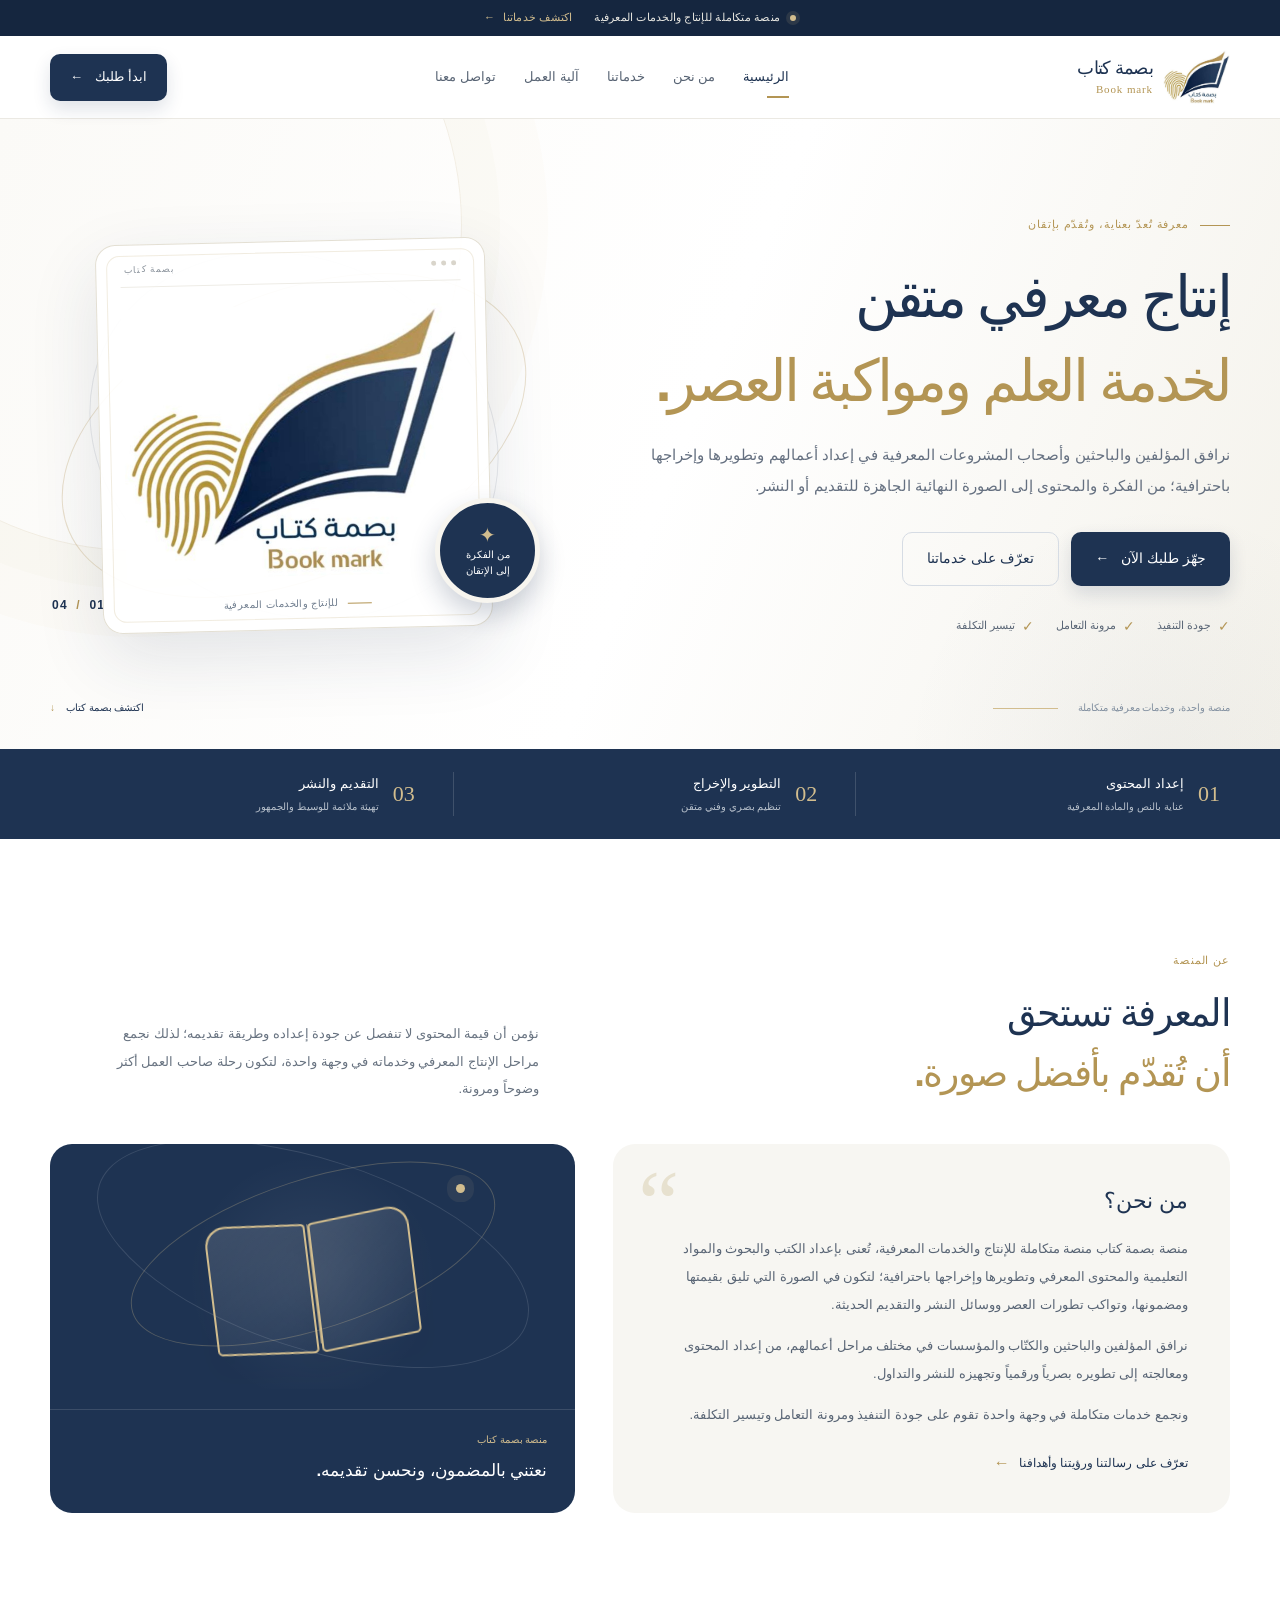
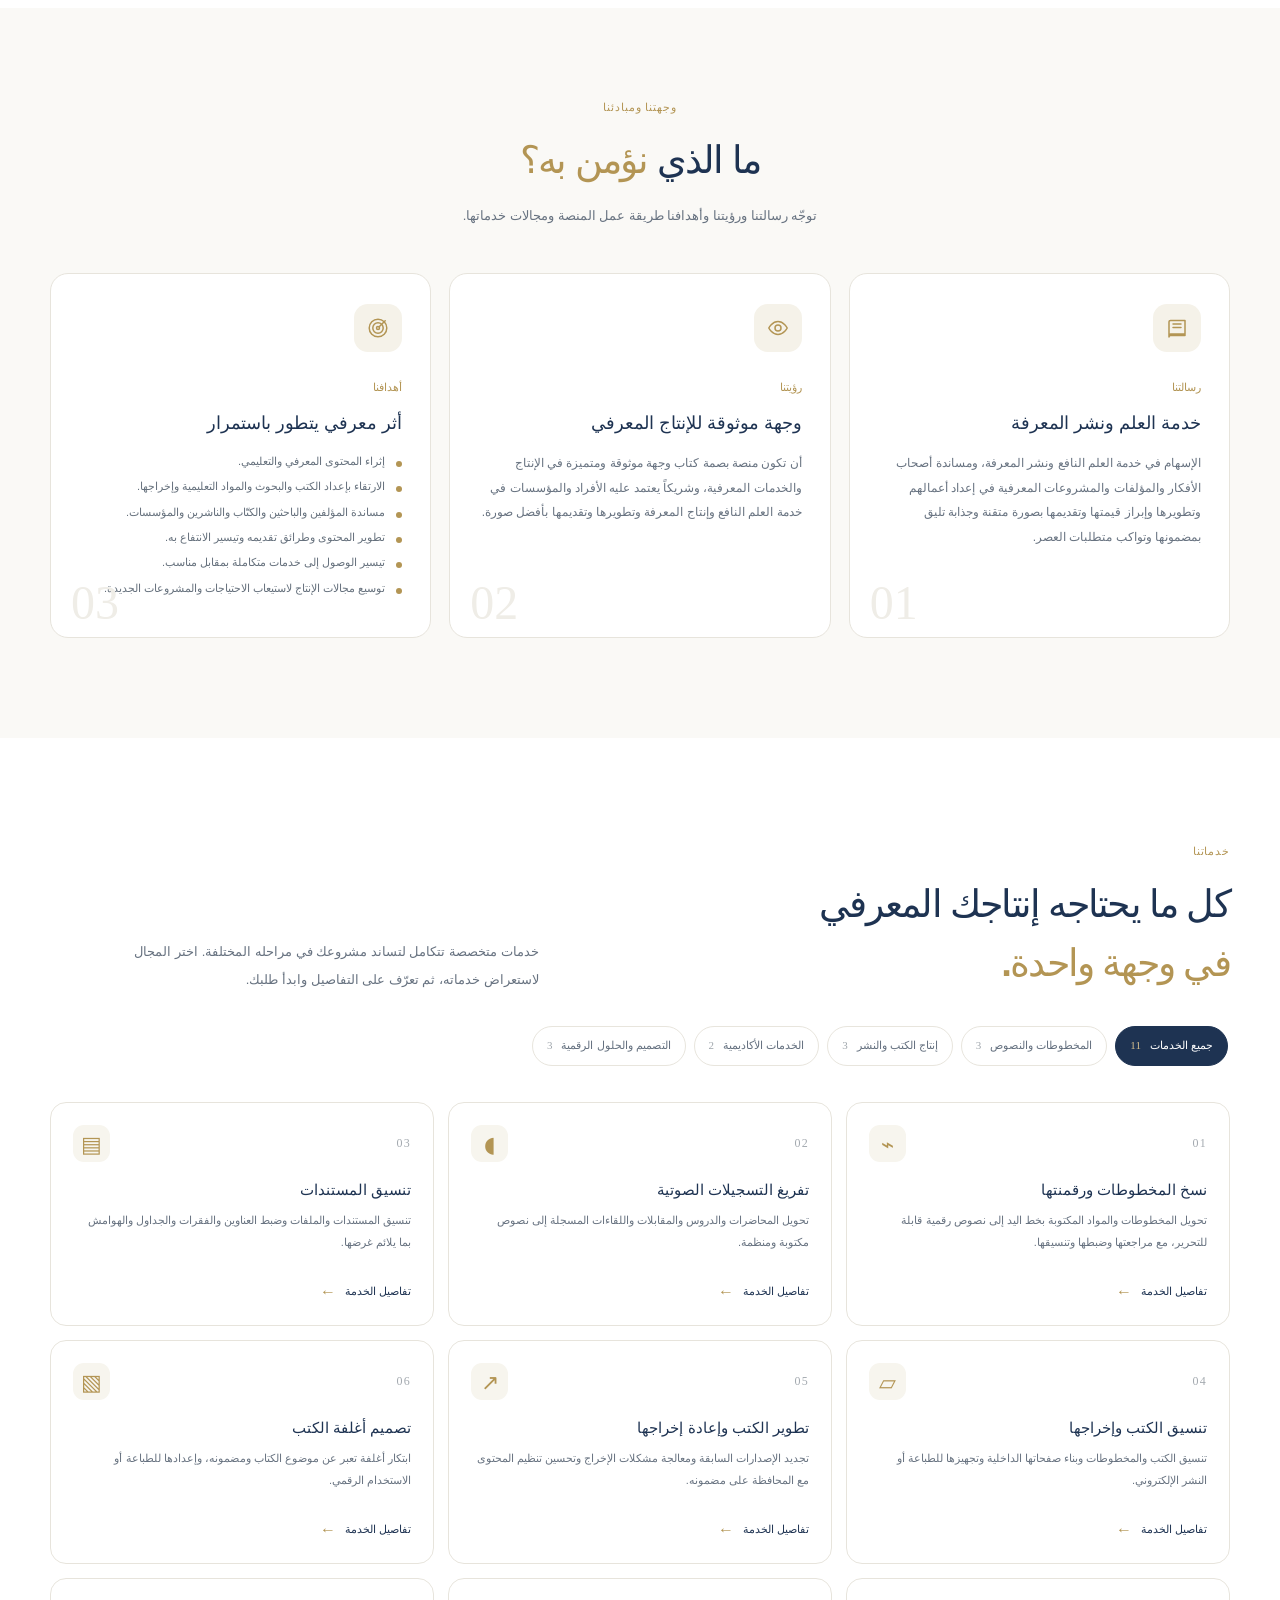
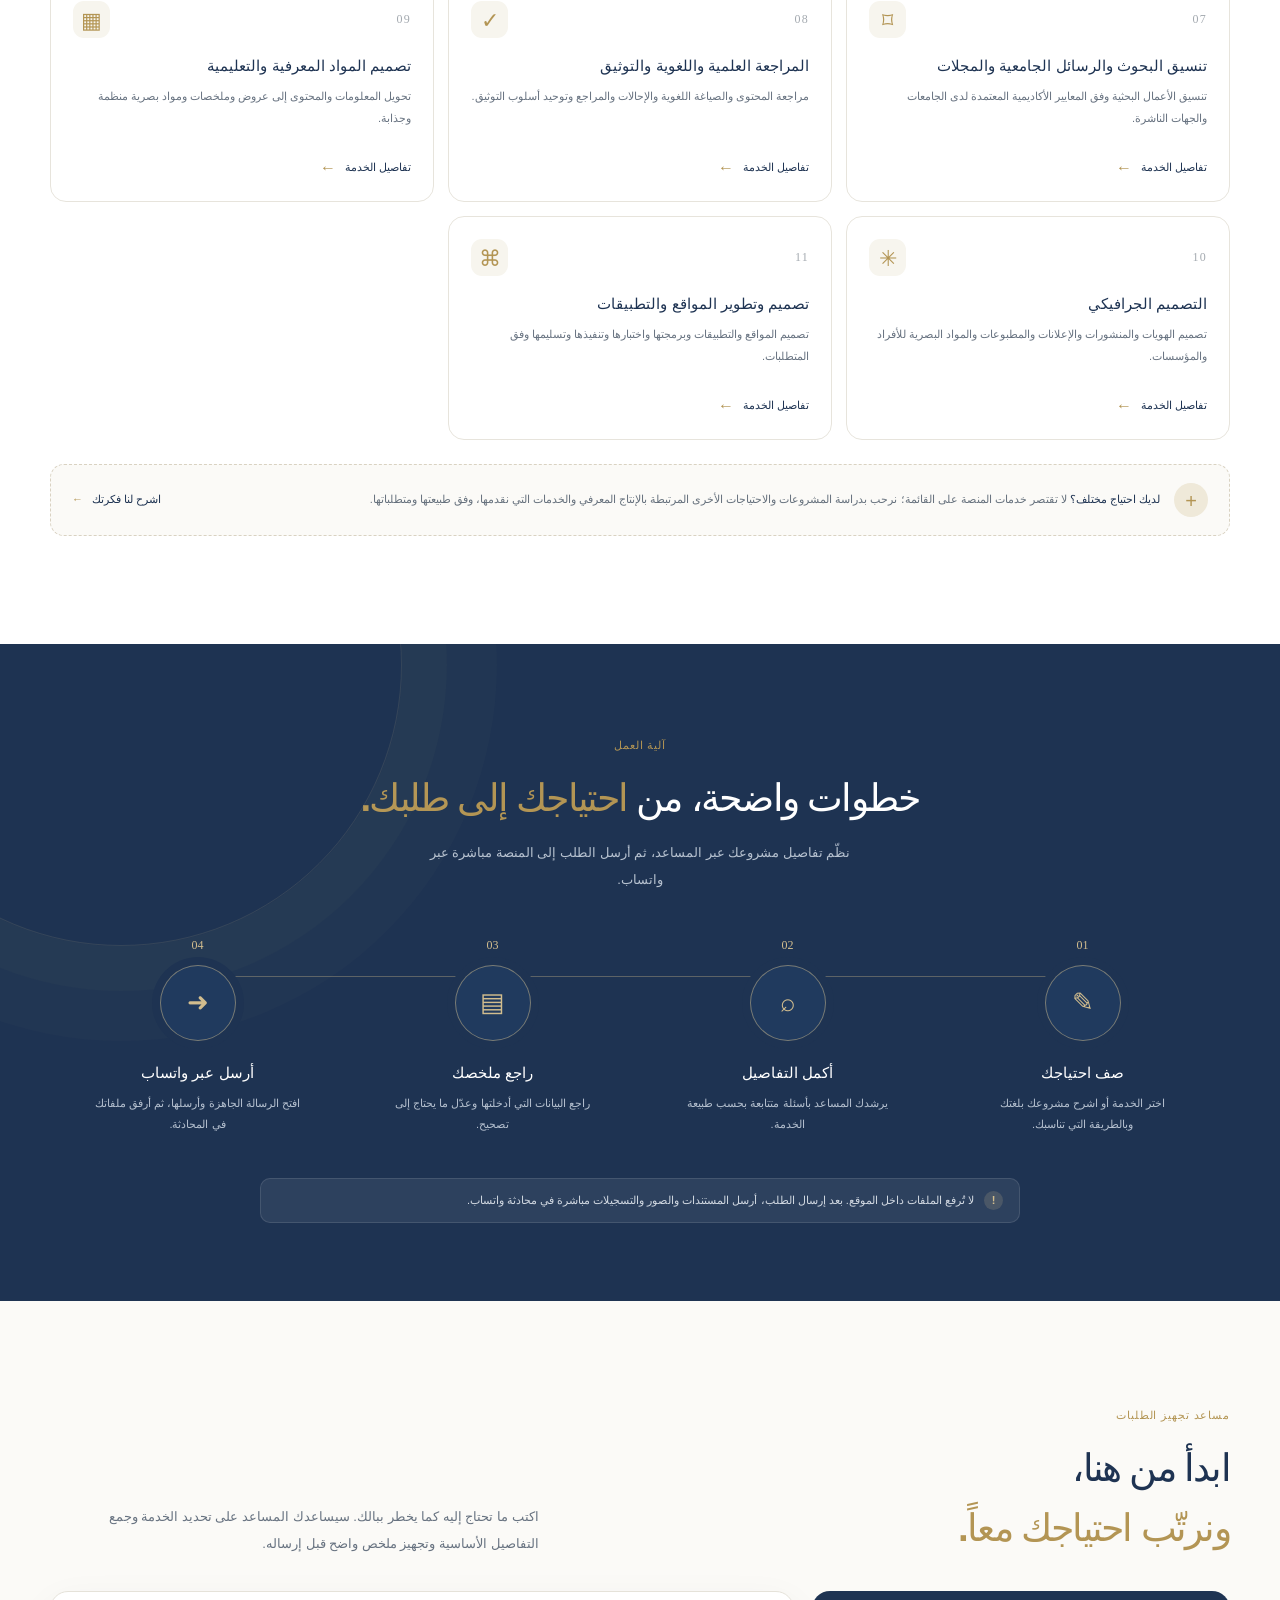
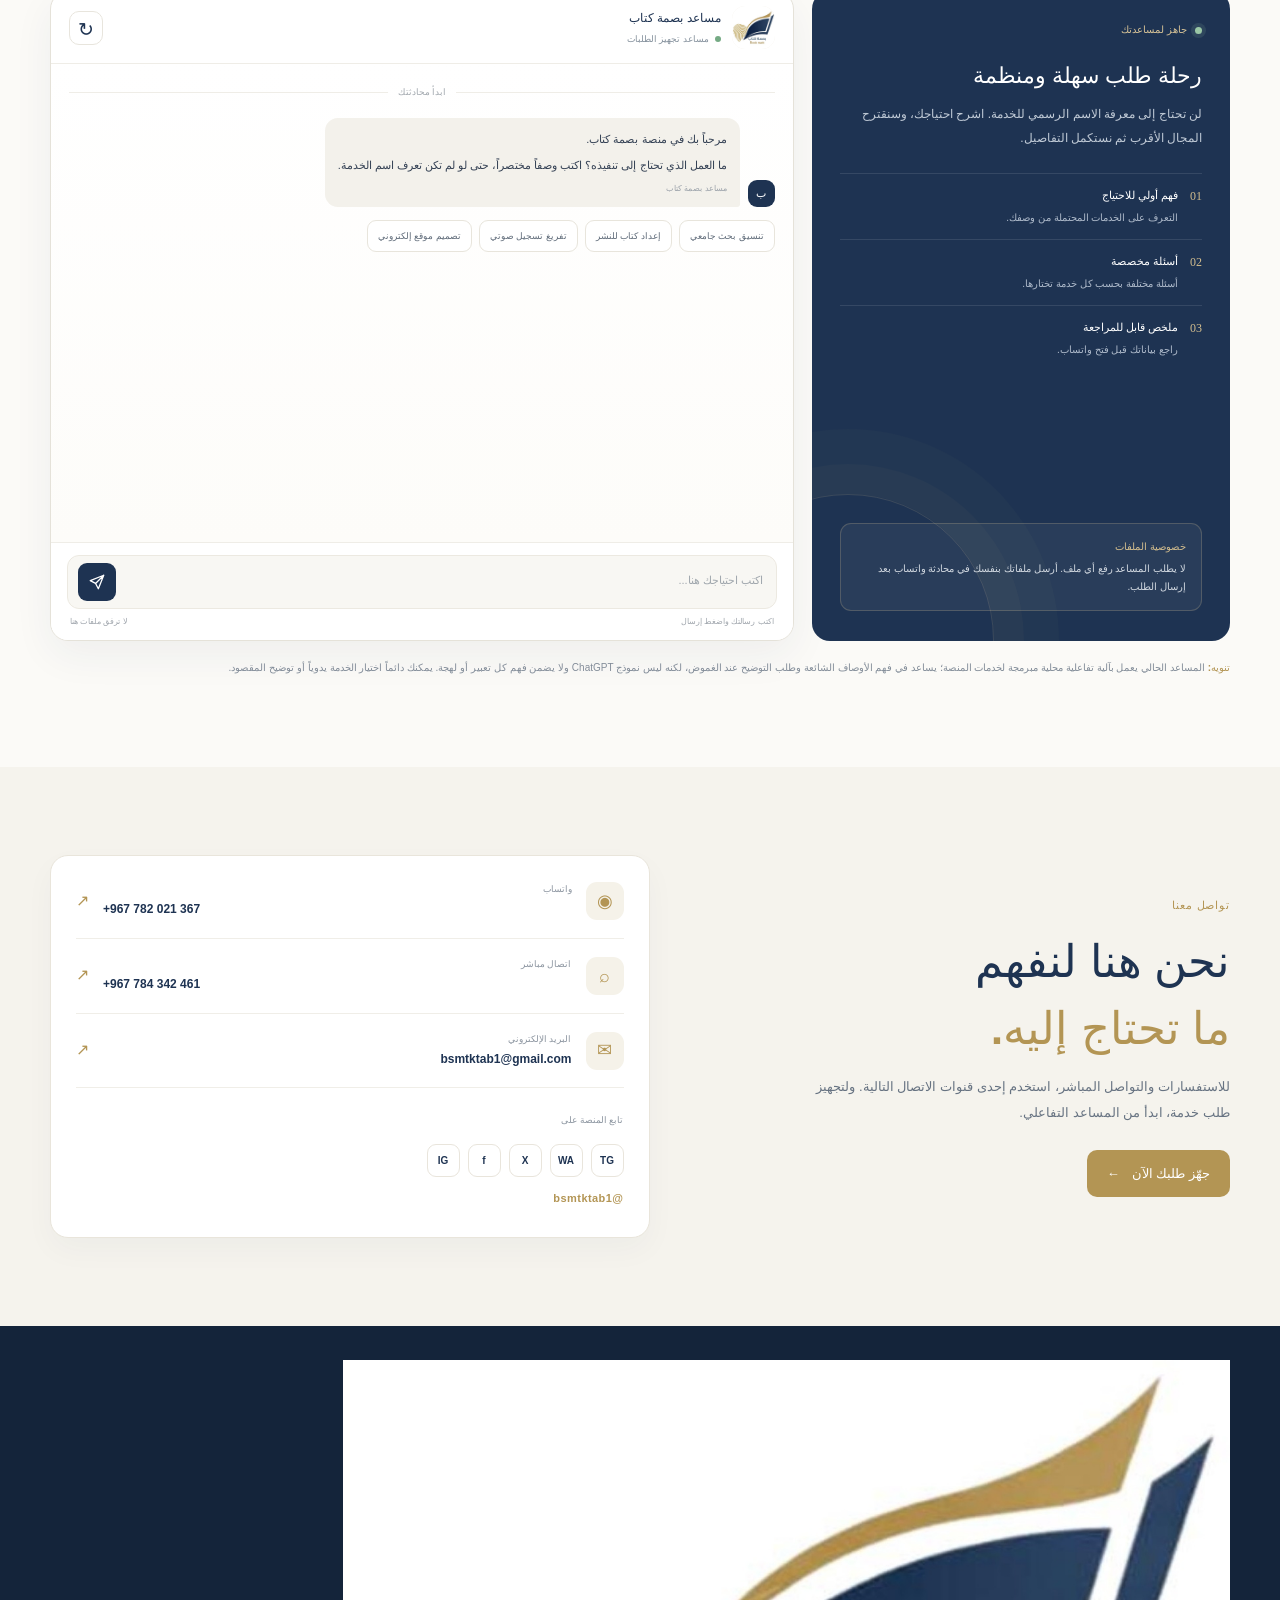
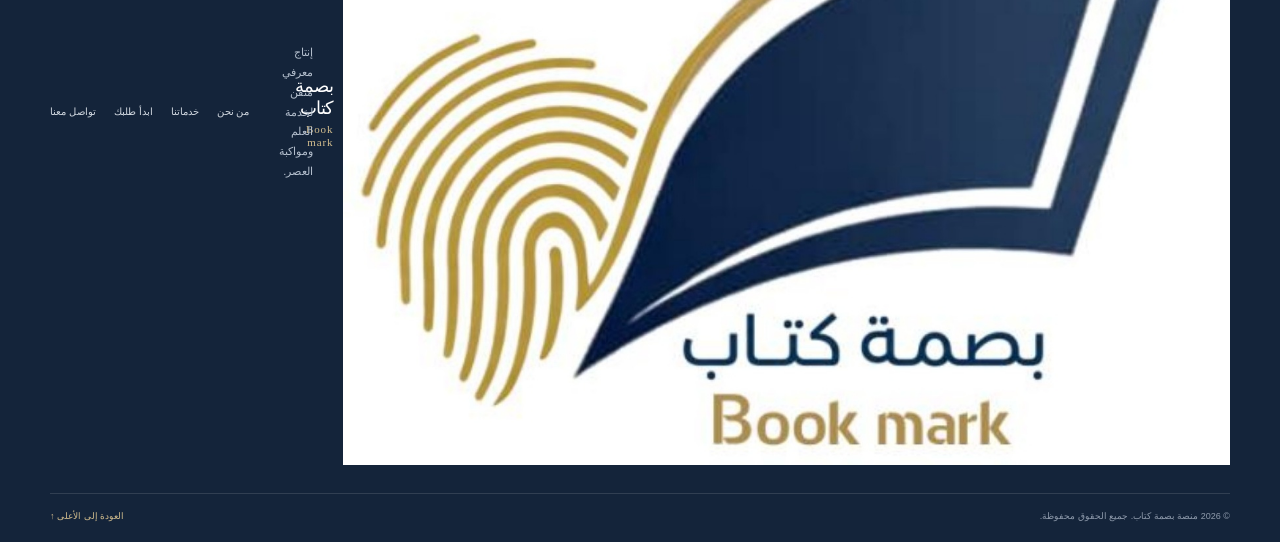
==== commit f90a59ea: "Fix asset paths for root-level image files" ====
--- a/index.html
+++ b/index.html
@@ -9,7 +9,7 @@
   <meta property="og:title" content="منصة بصمة كتاب | إنتاج معرفي متقن">
   <meta property="og:description" content="خدمات متكاملة للإنتاج والخدمات المعرفية في وجهة واحدة.">
   <meta property="og:type" content="website">
-  <link rel="icon" href="assets/icon-192.png" type="image/png">
+  <link rel="icon" href="icon-192.png" type="image/png">
   <link rel="manifest" href="manifest.webmanifest">
   <link rel="stylesheet" href="styles.css">
   <title>منصة بصمة كتاب | إنتاج معرفي متقن</title>
@@ -25,7 +25,7 @@
   <header class="site-header" id="top">
     <div class="container header-inner">
       <a class="brand" href="#home" aria-label="منصة بصمة كتاب - الرئيسية">
-        <img src="assets/logo.jpg" alt="شعار بصمة كتاب" class="brand-logo">
+        <img src="logo.jpg" alt="شعار بصمة كتاب" class="brand-logo">
         <span class="brand-copy"><strong>بصمة كتاب</strong><small>Book mark</small></span>
       </a>
       <nav class="desktop-nav" aria-label="التنقل الرئيسي">
@@ -74,7 +74,7 @@
           <div class="visual-orbit orbit-two"></div>
           <div class="visual-card">
             <div class="visual-card-top"><span></span><span></span><span></span><b>بصمة كتاب</b></div>
-            <img src="assets/logo.jpg" alt="الشعار الرسمي لمنصة بصمة كتاب">
+            <img src="logo.jpg" alt="الشعار الرسمي لمنصة بصمة كتاب">
             <div class="visual-card-caption"><span class="caption-rule"></span> للإنتاج والخدمات المعرفية</div>
           </div>
           <div class="visual-stamp"><span class="stamp-icon">✦</span><span>من الفكرة<br>إلى الإتقان</span></div>
@@ -227,7 +227,7 @@
           </aside>
           <div class="assistant-app" aria-label="محادثة المساعد التفاعلي">
             <div class="chat-header">
-              <div class="chat-avatar"><img src="assets/icon-192.png" alt=""></div>
+              <div class="chat-avatar"><img src="icon-192.png" alt=""></div>
               <div class="chat-person"><strong>مساعد بصمة كتاب</strong><small><span></span> مساعد تجهيز الطلبات</small></div>
               <button class="chat-reset" id="resetAssistant" type="button" title="بدء طلب جديد" aria-label="بدء طلب جديد">↻</button>
             </div>
@@ -278,7 +278,7 @@
 
   <footer class="site-footer">
     <div class="container footer-main">
-      <a class="brand footer-brand" href="#home"><img src="assets/logo.jpg" alt="شعار بصمة كتاب"><span class="brand-copy"><strong>بصمة كتاب</strong><small>Book mark</small></span></a>
+      <a class="brand footer-brand" href="#home"><img src="logo.jpg" alt="شعار بصمة كتاب"><span class="brand-copy"><strong>بصمة كتاب</strong><small>Book mark</small></span></a>
       <p>إنتاج معرفي متقن لخدمة العلم ومواكبة العصر.</p>
       <div class="footer-links"><a href="#about">من نحن</a><a href="#services">خدماتنا</a><a href="#assistant">ابدأ طلبك</a><a href="#contact">تواصل معنا</a></div>
     </div>
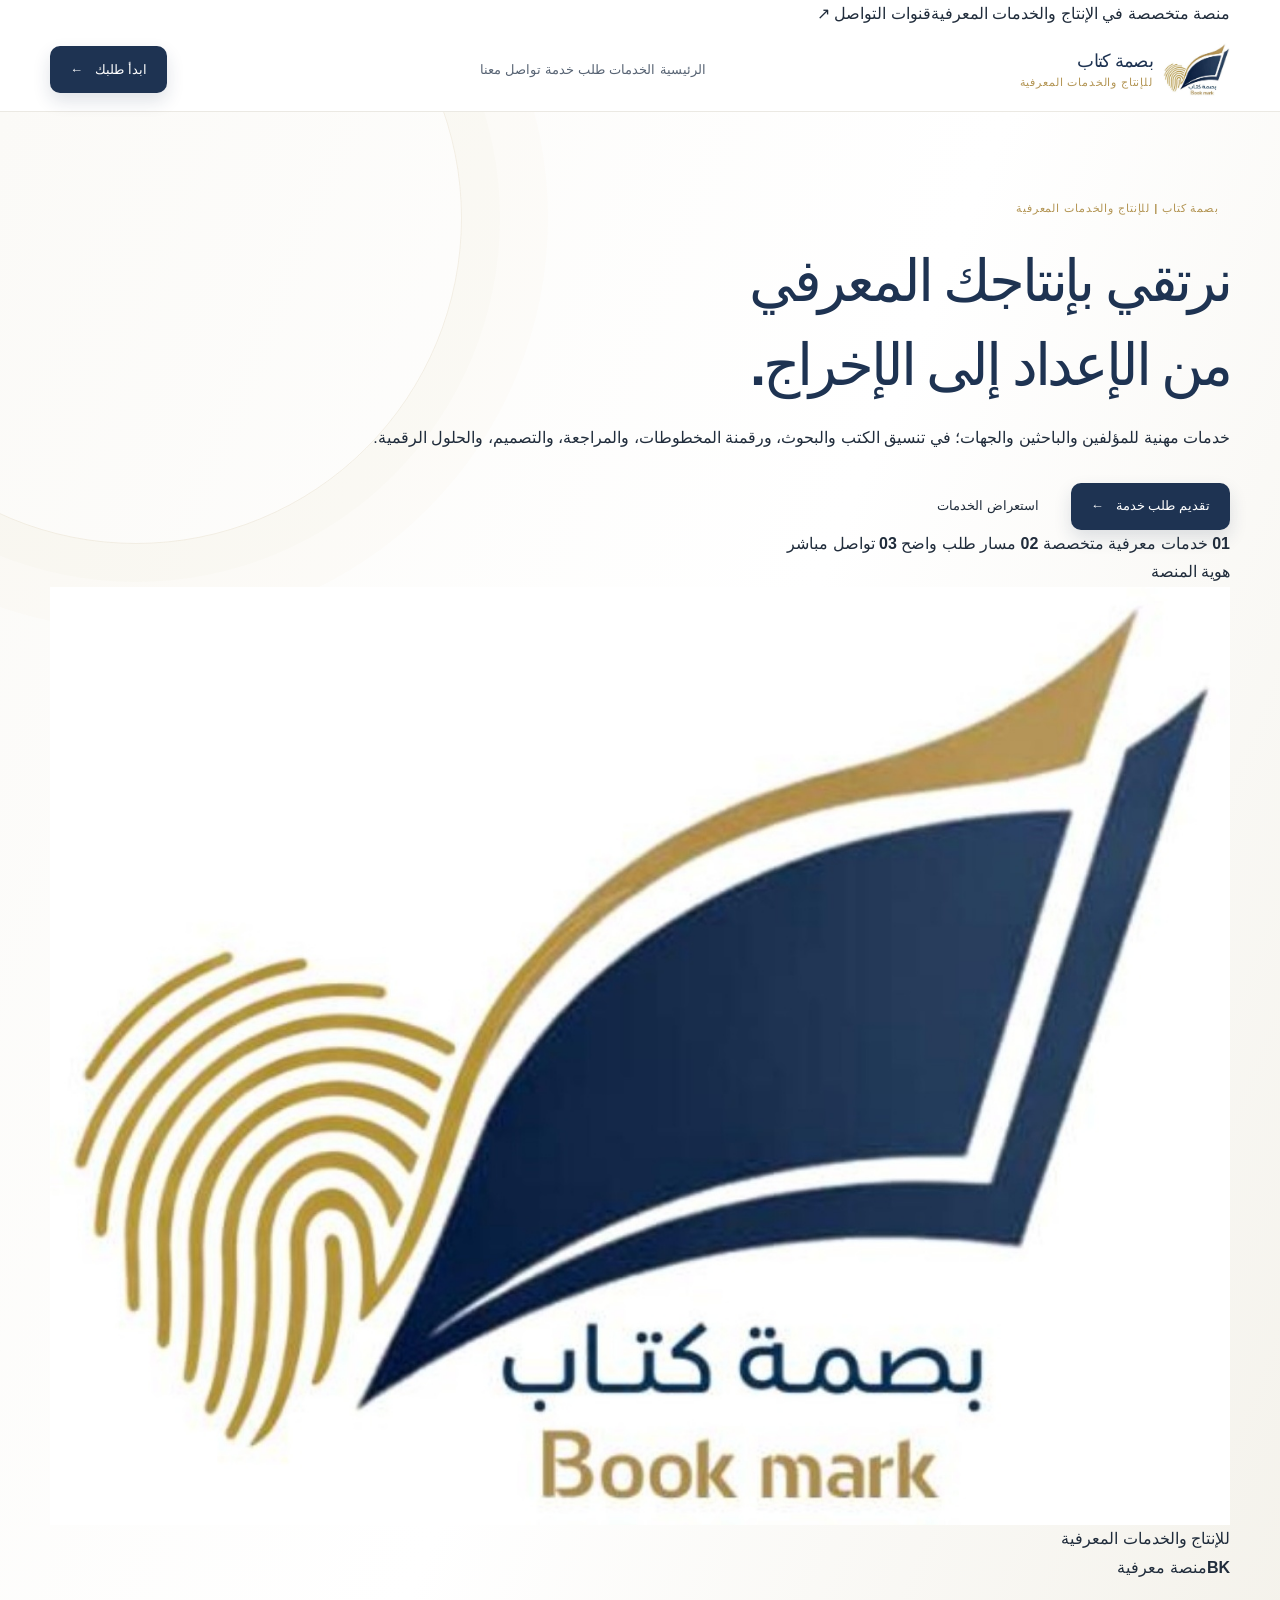
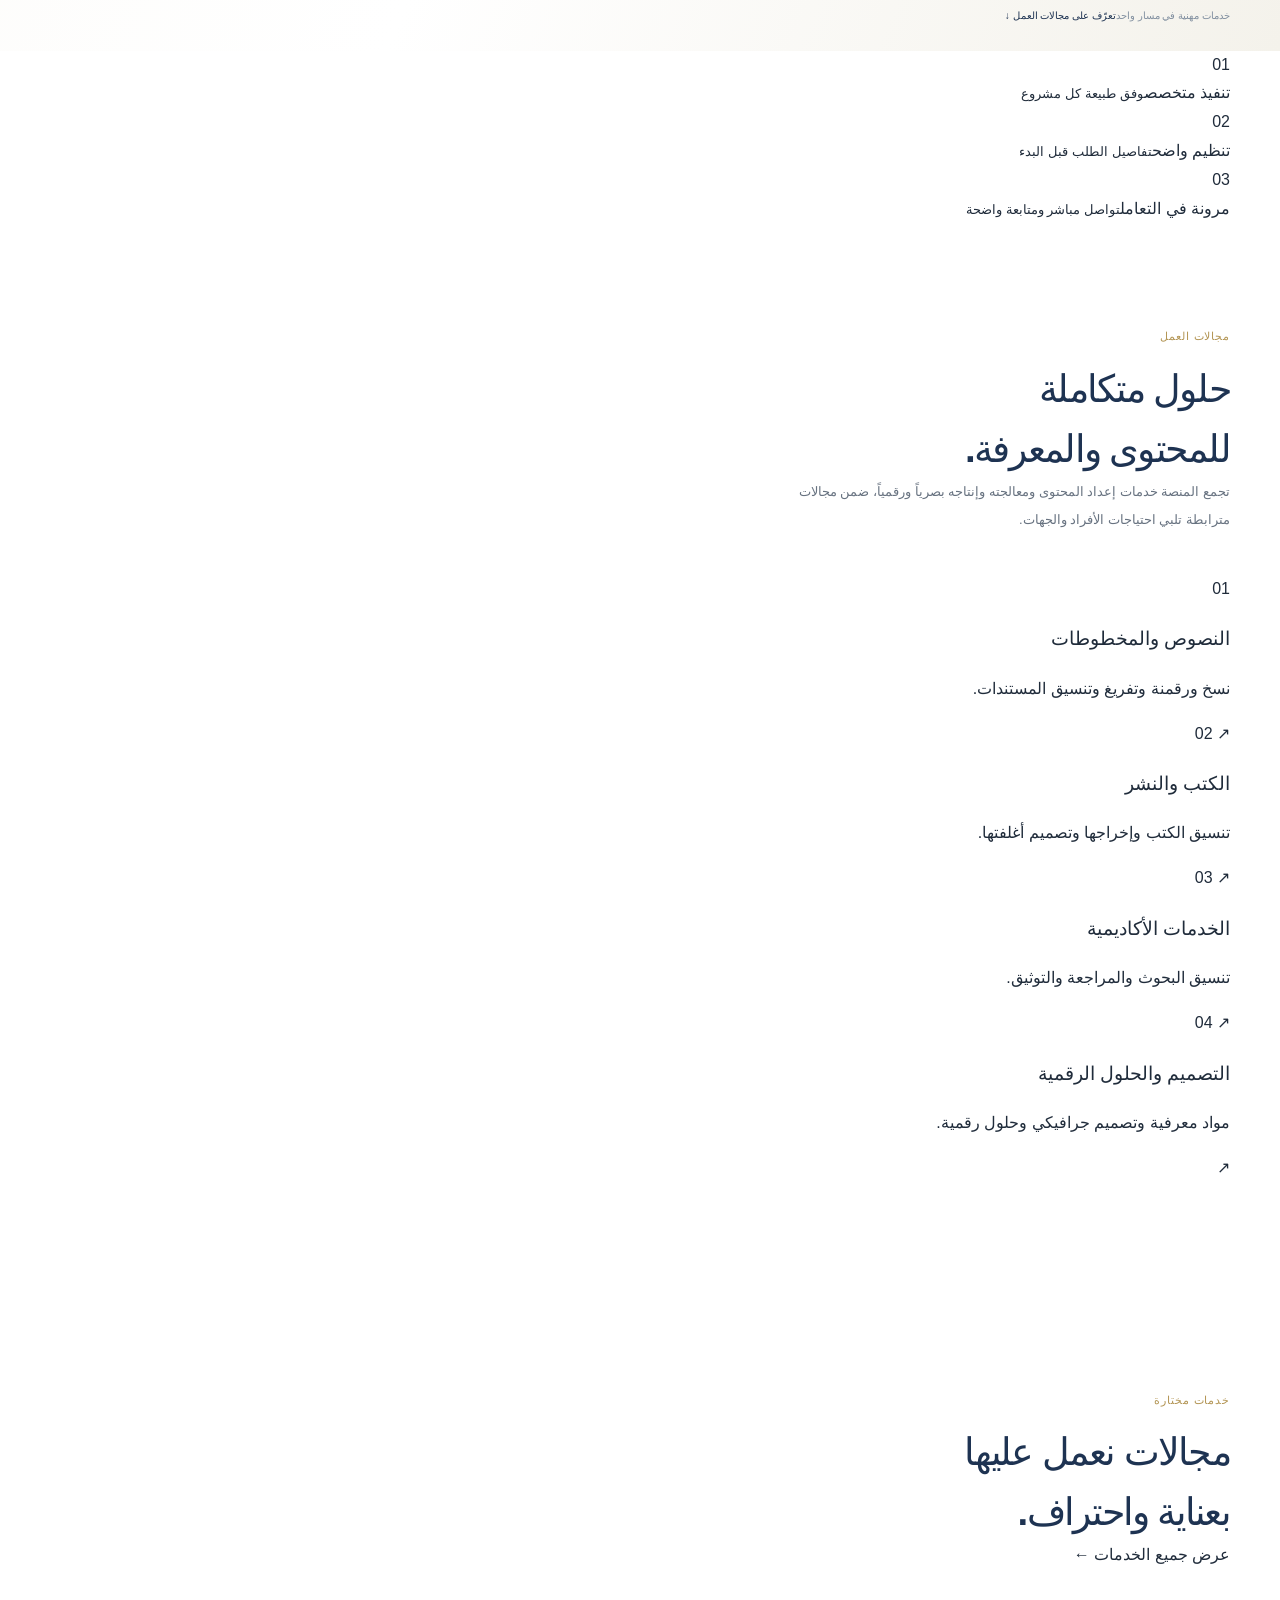
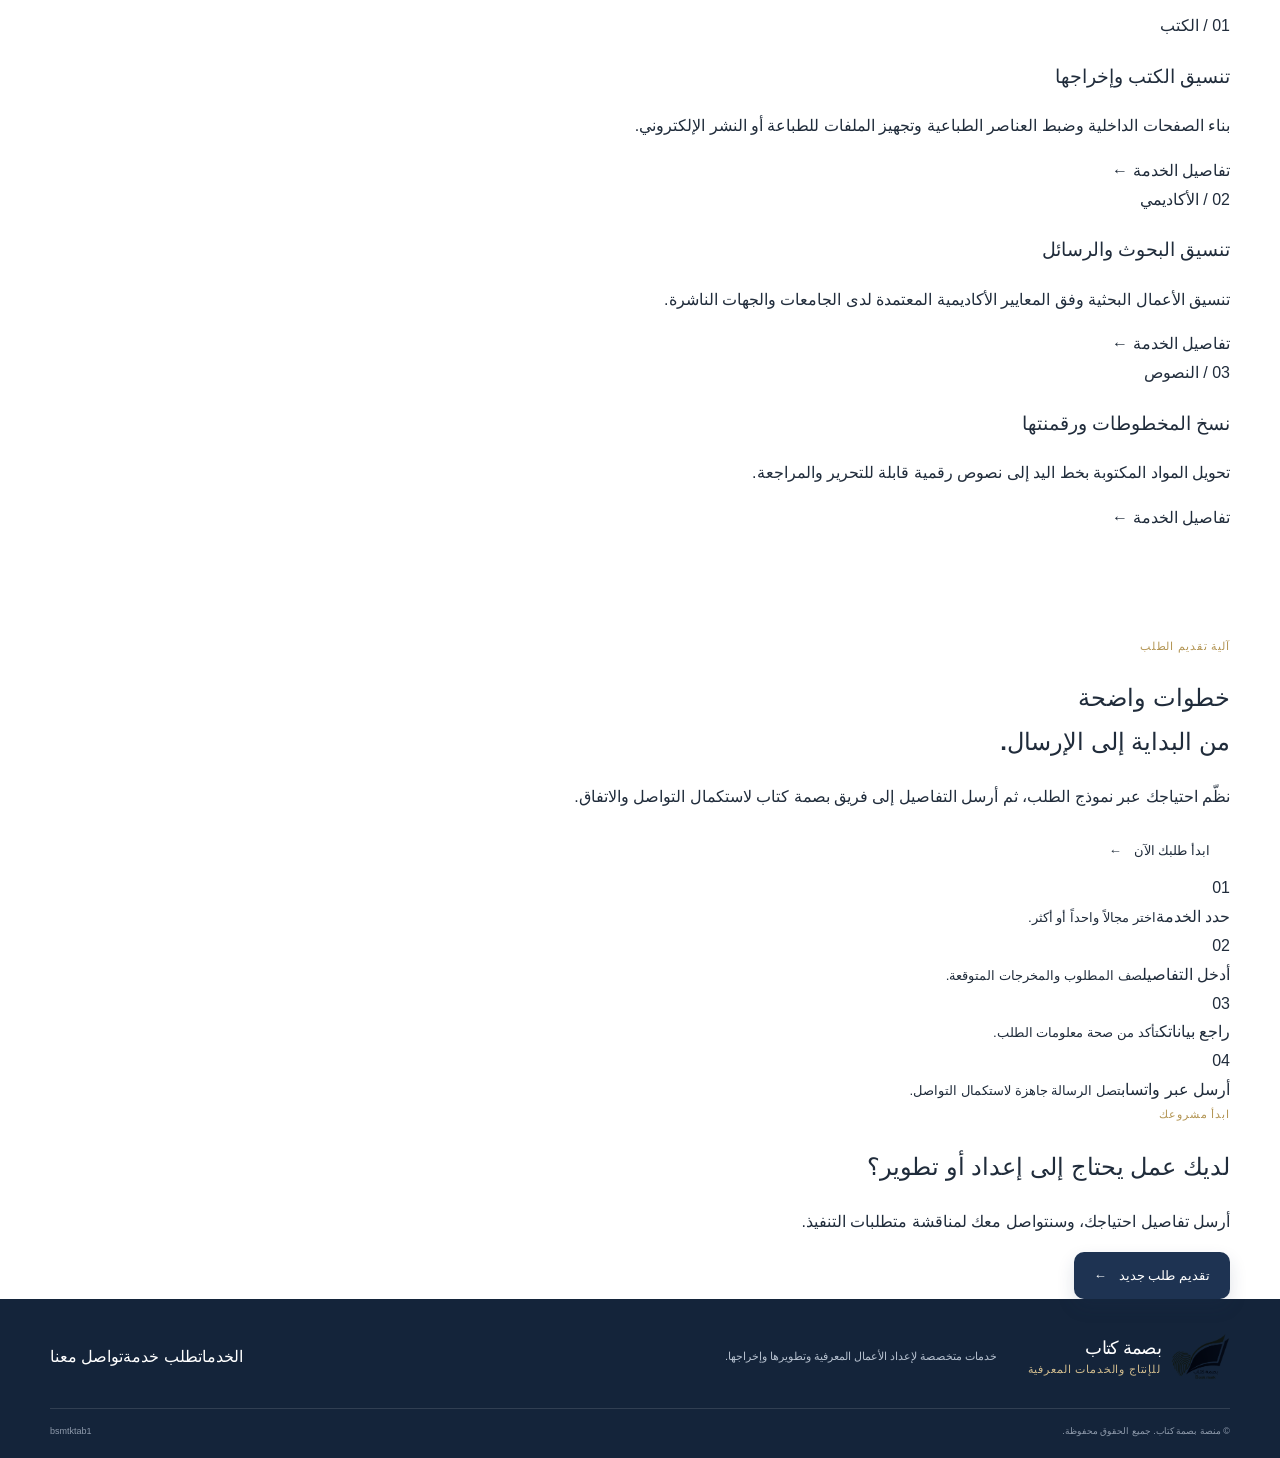
==== commit 4112f5c8: "Redesign home page with institutional layout" ====
--- a/index.html
+++ b/index.html
@@ -2,299 +2,128 @@
 <html lang="ar" dir="rtl">
 <head>
   <meta charset="utf-8">
-  <meta name="viewport" content="width=device-width, initial-scale=1, viewport-fit=cover">
-  <meta name="theme-color" content="#1E3352">
-  <meta name="description" content="منصة بصمة كتاب للإنتاج والخدمات المعرفية: إعداد الكتب والبحوث والمواد التعليمية وتطويرها وإخراجها باحترافية.">
-  <meta name="keywords" content="بصمة كتاب, تنسيق كتب, تنسيق بحوث, رقمنة مخطوطات, تفريغ صوتي, تصميم أغلفة, خدمات معرفية">
-  <meta property="og:title" content="منصة بصمة كتاب | إنتاج معرفي متقن">
-  <meta property="og:description" content="خدمات متكاملة للإنتاج والخدمات المعرفية في وجهة واحدة.">
+  <meta name="viewport" content="width=device-width, initial-scale=1">
+  <meta name="theme-color" content="#142A43">
+  <meta name="description" content="بصمة كتاب منصة متخصصة في تنسيق الكتب والبحوث، ورقمنة المخطوطات، والتصميم والخدمات المعرفية والرقمية.">
+  <meta property="og:title" content="بصمة كتاب | للإنتاج والخدمات المعرفية">
+  <meta property="og:description" content="خدمات متخصصة لإعداد الأعمال المعرفية وتطويرها وإخراجها.">
   <meta property="og:type" content="website">
   <link rel="icon" href="icon-192.png" type="image/png">
   <link rel="manifest" href="manifest.webmanifest">
   <link rel="stylesheet" href="styles.css">
-  <title>منصة بصمة كتاب | إنتاج معرفي متقن</title>
+  <title>بصمة كتاب | للإنتاج والخدمات المعرفية</title>
 </head>
-<body>
+<body data-page="home">
   <a class="skip-link" href="#main">تجاوز إلى المحتوى</a>
-  <div class="announcement" role="note">
-    <span class="announcement-dot"></span>
-    <span>منصة متكاملة للإنتاج والخدمات المعرفية</span>
-    <a href="#services">اكتشف خدماتنا <span aria-hidden="true">←</span></a>
-  </div>
-
-  <header class="site-header" id="top">
+  <div class="topline"><div class="container topline-inner"><span>منصة متخصصة في الإنتاج والخدمات المعرفية</span><a href="contact.html">قنوات التواصل <span aria-hidden="true">↗</span></a></div></div>
+  <header class="site-header">
     <div class="container header-inner">
-      <a class="brand" href="#home" aria-label="منصة بصمة كتاب - الرئيسية">
-        <img src="logo.jpg" alt="شعار بصمة كتاب" class="brand-logo">
-        <span class="brand-copy"><strong>بصمة كتاب</strong><small>Book mark</small></span>
+      <a class="brand" href="index.html" aria-label="بصمة كتاب، الرئيسية">
+        <span class="brand-logo-wrap"><img src="logo.jpg" alt="شعار بصمة كتاب" class="brand-logo"></span>
+        <span class="brand-copy"><strong>بصمة كتاب</strong><small>للإنتاج والخدمات المعرفية</small></span>
       </a>
-      <nav class="desktop-nav" aria-label="التنقل الرئيسي">
-        <a href="#home" class="nav-link active">الرئيسية</a>
-        <a href="#about" class="nav-link">من نحن</a>
-        <a href="#services" class="nav-link">خدماتنا</a>
-        <a href="#how" class="nav-link">آلية العمل</a>
-        <a href="#contact" class="nav-link">تواصل معنا</a>
+      <button class="menu-toggle" id="menuToggle" type="button" aria-label="فتح القائمة" aria-expanded="false" aria-controls="mainNav"><span></span><span></span><span></span></button>
+      <nav class="main-nav" id="mainNav" aria-label="التنقل الرئيسي">
+        <a class="nav-link is-active" href="index.html">الرئيسية</a>
+        <a class="nav-link" href="services.html">الخدمات</a>
+        <a class="nav-link" href="request.html">طلب خدمة</a>
+        <a class="nav-link" href="contact.html">تواصل معنا</a>
       </nav>
-      <a class="button button-primary header-cta" href="#assistant">ابدأ طلبك <span aria-hidden="true">←</span></a>
-      <button class="menu-toggle" id="menuToggle" aria-label="فتح القائمة" aria-expanded="false" aria-controls="mobileNav">
-        <span></span><span></span><span></span>
-      </button>
+      <a class="button button-primary header-action" href="request.html">ابدأ طلبك <span aria-hidden="true">←</span></a>
     </div>
-    <nav class="mobile-nav" id="mobileNav" aria-label="قائمة الهاتف" hidden>
-      <a href="#home">الرئيسية</a>
-      <a href="#about">من نحن</a>
-      <a href="#services">خدماتنا</a>
-      <a href="#how">آلية العمل</a>
-      <a href="#assistant">المساعد التفاعلي</a>
-      <a href="#contact">تواصل معنا</a>
-      <a class="mobile-nav-cta" href="#assistant">ابدأ طلبك الآن</a>
-    </nav>
   </header>
 
   <main id="main">
-    <section class="hero section-shell" id="home">
-      <div class="hero-bg-mark" aria-hidden="true"></div>
-      <div class="container hero-grid">
-        <div class="hero-copy">
-          <div class="eyebrow"><span class="eyebrow-line"></span> معرفة تُعدّ بعناية، وتُقدّم بإتقان</div>
-          <h1>إنتاج معرفي متقن<br><em>لخدمة العلم ومواكبة العصر.</em></h1>
-          <p class="hero-lead">نرافق المؤلفين والباحثين وأصحاب المشروعات المعرفية في إعداد أعمالهم وتطويرها وإخراجها باحترافية؛ من الفكرة والمحتوى إلى الصورة النهائية الجاهزة للتقديم أو النشر.</p>
+    <section class="hero">
+      <div class="container hero-layout">
+        <div class="hero-content">
+          <p class="eyebrow"><span class="eyebrow-rule"></span> بصمة كتاب | للإنتاج والخدمات المعرفية</p>
+          <h1>نرتقي بإنتاجك المعرفي<br><span>من الإعداد إلى الإخراج.</span></h1>
+          <p class="hero-description">خدمات مهنية للمؤلفين والباحثين والجهات؛ في تنسيق الكتب والبحوث، ورقمنة المخطوطات، والمراجعة، والتصميم، والحلول الرقمية.</p>
           <div class="hero-actions">
-            <a class="button button-primary button-large" href="#assistant">جهّز طلبك الآن <span aria-hidden="true">←</span></a>
-            <a class="button button-quiet button-large" href="#services">تعرّف على خدماتنا</a>
+            <a class="button button-primary button-lg" href="request.html">تقديم طلب خدمة <span aria-hidden="true">←</span></a>
+            <a class="button button-outline button-lg" href="services.html">استعراض الخدمات</a>
           </div>
-          <div class="hero-assurances" aria-label="مميزات التعامل">
-            <span><i class="check-mark">✓</i> جودة التنفيذ</span>
-            <span><i class="check-mark">✓</i> مرونة التعامل</span>
-            <span><i class="check-mark">✓</i> تيسير التكلفة</span>
+          <div class="hero-meta">
+            <span><b>01</b> خدمات معرفية متخصصة</span>
+            <span><b>02</b> مسار طلب واضح</span>
+            <span><b>03</b> تواصل مباشر</span>
           </div>
         </div>
-        <div class="hero-visual" aria-label="شعار منصة بصمة كتاب">
-          <div class="visual-orbit orbit-one"></div>
-          <div class="visual-orbit orbit-two"></div>
-          <div class="visual-card">
-            <div class="visual-card-top"><span></span><span></span><span></span><b>بصمة كتاب</b></div>
-            <img src="logo.jpg" alt="الشعار الرسمي لمنصة بصمة كتاب">
-            <div class="visual-card-caption"><span class="caption-rule"></span> للإنتاج والخدمات المعرفية</div>
+        <div class="hero-identity" aria-label="هوية منصة بصمة كتاب">
+          <div class="identity-paper">
+            <div class="identity-overline"><span></span><span>هوية المنصة</span></div>
+            <img src="logo.jpg" alt="الشعار الرسمي لمنصة بصمة كتاب" class="hero-logo">
+            <div class="identity-caption"><span></span> للإنتاج والخدمات المعرفية <span></span></div>
           </div>
-          <div class="visual-stamp"><span class="stamp-icon">✦</span><span>من الفكرة<br>إلى الإتقان</span></div>
-          <div class="visual-index">01 <span>/</span> 04</div>
+          <div class="identity-index"><strong>BK</strong><span>منصة معرفية</span></div>
         </div>
       </div>
-      <div class="container hero-bottom">
-        <span>منصة واحدة، وخدمات معرفية متكاملة</span>
-        <span class="hero-bottom-line"></span>
-        <a href="#about" aria-label="انتقل للتعرف على المنصة">اكتشف بصمة كتاب <b>↓</b></a>
+      <div class="hero-bottom"><div class="container"><span>خدمات مهنية في مسار واحد</span><span class="hero-bottom-line"></span><a href="#fields">تعرّف على مجالات العمل <span aria-hidden="true">↓</span></a></div></div>
+    </section>
+
+    <section class="trust-strip" aria-label="خصائص الخدمة">
+      <div class="container trust-grid">
+        <div><span class="trust-no">01</span><div><strong>تنفيذ متخصص</strong><small>وفق طبيعة كل مشروع</small></div></div>
+        <div><span class="trust-no">02</span><div><strong>تنظيم واضح</strong><small>تفاصيل الطلب قبل البدء</small></div></div>
+        <div><span class="trust-no">03</span><div><strong>مرونة في التعامل</strong><small>تواصل مباشر ومتابعة واضحة</small></div></div>
       </div>
     </section>
 
-    <section class="intro-band">
-      <div class="container intro-band-grid">
-        <div><span class="intro-number">01</span><div><strong>إعداد المحتوى</strong><small>عناية بالنص والمادة المعرفية</small></div></div>
-        <div><span class="intro-number">02</span><div><strong>التطوير والإخراج</strong><small>تنظيم بصري وفني متقن</small></div></div>
-        <div><span class="intro-number">03</span><div><strong>التقديم والنشر</strong><small>تهيئة ملائمة للوسيط والجمهور</small></div></div>
-      </div>
-    </section>
-
-    <section class="section section-about" id="about">
+    <section class="section fields-section" id="fields">
       <div class="container">
-        <div class="section-heading split-heading">
-          <div><span class="section-kicker">عن المنصة</span><h2>المعرفة تستحق<br><em>أن تُقدّم بأفضل صورة.</em></h2></div>
-          <p>نؤمن أن قيمة المحتوى لا تنفصل عن جودة إعداده وطريقة تقديمه؛ لذلك نجمع مراحل الإنتاج المعرفي وخدماته في وجهة واحدة، لتكون رحلة صاحب العمل أكثر وضوحاً ومرونة.</p>
+        <div class="section-heading">
+          <div><span class="section-kicker">مجالات العمل</span><h2>حلول متكاملة<br><span>للمحتوى والمعرفة.</span></h2></div>
+          <p>تجمع المنصة خدمات إعداد المحتوى ومعالجته وإنتاجه بصرياً ورقمياً، ضمن مجالات مترابطة تلبي احتياجات الأفراد والجهات.</p>
         </div>
-        <div class="about-main-grid">
-          <div class="about-statement">
-            <span class="quote-mark">“</span>
-            <h3>من نحن؟</h3>
-            <p>منصة بصمة كتاب منصة متكاملة للإنتاج والخدمات المعرفية، تُعنى بإعداد الكتب والبحوث والمواد التعليمية والمحتوى المعرفي وتطويرها وإخراجها باحترافية؛ لتكون في الصورة التي تليق بقيمتها ومضمونها، وتواكب تطورات العصر ووسائل النشر والتقديم الحديثة.</p>
-            <p>نرافق المؤلفين والباحثين والكتّاب والمؤسسات في مختلف مراحل أعمالهم، من إعداد المحتوى ومعالجته إلى تطويره بصرياً ورقمياً وتجهيزه للنشر والتداول.</p>
-            <p>ونجمع خدمات متكاملة في وجهة واحدة تقوم على جودة التنفيذ ومرونة التعامل وتيسير التكلفة.</p>
-            <a class="text-link" href="#purpose">تعرّف على رسالتنا ورؤيتنا وأهدافنا <span>←</span></a>
-          </div>
-          <div class="about-side">
-            <div class="about-side-art" aria-hidden="true">
-              <div class="art-line art-line-a"></div><div class="art-line art-line-b"></div><div class="art-book"><span></span><span></span></div>
-              <div class="art-gold-dot"></div>
-            </div>
-            <div class="about-side-note"><span>منصة بصمة كتاب</span><strong>نعتني بالمضمون، ونحسن تقديمه.</strong></div>
-          </div>
+        <div class="field-grid">
+          <a class="field-card" href="services.html#texts"><span class="field-number">01</span><h3>النصوص والمخطوطات</h3><p>نسخ ورقمنة وتفريغ وتنسيق المستندات.</p><span class="field-arrow" aria-hidden="true">↗</span></a>
+          <a class="field-card" href="services.html#books"><span class="field-number">02</span><h3>الكتب والنشر</h3><p>تنسيق الكتب وإخراجها وتصميم أغلفتها.</p><span class="field-arrow" aria-hidden="true">↗</span></a>
+          <a class="field-card" href="services.html#academic"><span class="field-number">03</span><h3>الخدمات الأكاديمية</h3><p>تنسيق البحوث والمراجعة والتوثيق.</p><span class="field-arrow" aria-hidden="true">↗</span></a>
+          <a class="field-card" href="services.html#digital"><span class="field-number">04</span><h3>التصميم والحلول الرقمية</h3><p>مواد معرفية وتصميم جرافيكي وحلول رقمية.</p><span class="field-arrow" aria-hidden="true">↗</span></a>
         </div>
       </div>
     </section>
 
-    <section class="section purpose-section" id="purpose">
+    <section class="section featured-section">
       <div class="container">
-        <div class="section-heading centered-heading">
-          <span class="section-kicker">وجهتنا ومبادئنا</span>
-          <h2>ما الذي <em>نؤمن به؟</em></h2>
-          <p>توجّه رسالتنا ورؤيتنا وأهدافنا طريقة عمل المنصة ومجالات خدماتها.</p>
+        <div class="section-heading section-heading-row">
+          <div><span class="section-kicker">خدمات مختارة</span><h2>مجالات نعمل عليها<br><span>بعناية واحتراف.</span></h2></div>
+          <a class="text-action" href="services.html">عرض جميع الخدمات <span aria-hidden="true">←</span></a>
         </div>
-        <div class="purpose-grid">
-          <article class="purpose-card mission-card">
-            <div class="purpose-icon"><svg viewBox="0 0 24 24" aria-hidden="true"><path d="M4 19.5V5.8c0-.8.7-1.4 1.5-1.4H20v15.1H5.5c-.8 0-1.5.6-1.5 1.4Zm0 0c0-.8.7-1.4 1.5-1.4H20M8 8h8M8 11.5h8"/></svg></div>
-            <span class="purpose-label">رسالتنا</span>
-            <h3>خدمة العلم ونشر المعرفة</h3>
-            <p>الإسهام في خدمة العلم النافع ونشر المعرفة، ومساندة أصحاب الأفكار والمؤلفات والمشروعات المعرفية في إعداد أعمالهم وتطويرها وإبراز قيمتها وتقديمها بصورة متقنة وجذابة تليق بمضمونها وتواكب متطلبات العصر.</p>
-            <span class="purpose-index">01</span>
-          </article>
-          <article class="purpose-card vision-card">
-            <div class="purpose-icon"><svg viewBox="0 0 24 24" aria-hidden="true"><path d="M2.8 12s3.3-6.5 9.2-6.5 9.2 6.5 9.2 6.5-3.3 6.5-9.2 6.5S2.8 12 2.8 12Z"/><circle cx="12" cy="12" r="3"/></svg></div>
-            <span class="purpose-label">رؤيتنا</span>
-            <h3>وجهة موثوقة للإنتاج المعرفي</h3>
-            <p>أن تكون منصة بصمة كتاب وجهة موثوقة ومتميزة في الإنتاج والخدمات المعرفية، وشريكاً يعتمد عليه الأفراد والمؤسسات في خدمة العلم النافع وإنتاج المعرفة وتطويرها وتقديمها بأفضل صورة.</p>
-            <span class="purpose-index">02</span>
-          </article>
-          <article class="purpose-card goals-card">
-            <div class="purpose-icon"><svg viewBox="0 0 24 24" aria-hidden="true"><circle cx="12" cy="12" r="8.8"/><circle cx="12" cy="12" r="5.2"/><circle cx="12" cy="12" r="1.5"/><path d="m13.2 10.8 6-6"/></svg></div>
-            <span class="purpose-label">أهدافنا</span>
-            <h3>أثر معرفي يتطور باستمرار</h3>
-            <ul class="goals-list">
-              <li>إثراء المحتوى المعرفي والتعليمي.</li>
-              <li>الارتقاء بإعداد الكتب والبحوث والمواد التعليمية وإخراجها.</li>
-              <li>مساندة المؤلفين والباحثين والكتّاب والناشرين والمؤسسات.</li>
-              <li>تطوير المحتوى وطرائق تقديمه وتيسير الانتفاع به.</li>
-              <li>تيسير الوصول إلى خدمات متكاملة بمقابل مناسب.</li>
-              <li>توسيع مجالات الإنتاج لاستيعاب الاحتياجات والمشروعات الجديدة.</li>
-            </ul>
-            <span class="purpose-index">03</span>
-          </article>
+        <div class="featured-grid">
+          <article class="featured-card"><span class="featured-no">01 / الكتب</span><h3>تنسيق الكتب وإخراجها</h3><p>بناء الصفحات الداخلية وضبط العناصر الطباعية وتجهيز الملفات للطباعة أو النشر الإلكتروني.</p><a href="services.html#service-4">تفاصيل الخدمة <span aria-hidden="true">←</span></a></article>
+          <article class="featured-card"><span class="featured-no">02 / الأكاديمي</span><h3>تنسيق البحوث والرسائل</h3><p>تنسيق الأعمال البحثية وفق المعايير الأكاديمية المعتمدة لدى الجامعات والجهات الناشرة.</p><a href="services.html#service-7">تفاصيل الخدمة <span aria-hidden="true">←</span></a></article>
+          <article class="featured-card"><span class="featured-no">03 / النصوص</span><h3>نسخ المخطوطات ورقمنتها</h3><p>تحويل المواد المكتوبة بخط اليد إلى نصوص رقمية قابلة للتحرير والمراجعة.</p><a href="services.html#service-1">تفاصيل الخدمة <span aria-hidden="true">←</span></a></article>
         </div>
       </div>
     </section>
 
-    <section class="section services-section" id="services">
-      <div class="container">
-        <div class="section-heading split-heading services-heading">
-          <div><span class="section-kicker">خدماتنا</span><h2>كل ما يحتاجه إنتاجك المعرفي<br><em>في وجهة واحدة.</em></h2></div>
-          <p>خدمات متخصصة تتكامل لتساند مشروعك في مراحله المختلفة. اختر المجال لاستعراض خدماته، ثم تعرّف على التفاصيل وابدأ طلبك.</p>
-        </div>
-        <div class="service-filter" role="tablist" aria-label="تصنيف الخدمات">
-          <button class="filter-chip active" role="tab" aria-selected="true" data-filter="all">جميع الخدمات <span>11</span></button>
-          <button class="filter-chip" role="tab" aria-selected="false" data-filter="texts">المخطوطات والنصوص <span>3</span></button>
-          <button class="filter-chip" role="tab" aria-selected="false" data-filter="books">إنتاج الكتب والنشر <span>3</span></button>
-          <button class="filter-chip" role="tab" aria-selected="false" data-filter="academic">الخدمات الأكاديمية <span>2</span></button>
-          <button class="filter-chip" role="tab" aria-selected="false" data-filter="digital">التصميم والحلول الرقمية <span>3</span></button>
-        </div>
-        <div class="services-grid" id="servicesGrid">
-          <article class="service-card" data-category="texts" data-service="1"><div class="service-card-top"><span class="service-number">01</span><span class="service-symbol">⌁</span></div><h3>نسخ المخطوطات ورقمنتها</h3><p>تحويل المخطوطات والمواد المكتوبة بخط اليد إلى نصوص رقمية قابلة للتحرير، مع مراجعتها وضبطها وتنسيقها.</p><button class="service-more" data-open-service="1">تفاصيل الخدمة <span>←</span></button></article>
-          <article class="service-card" data-category="texts" data-service="2"><div class="service-card-top"><span class="service-number">02</span><span class="service-symbol">◖</span></div><h3>تفريغ التسجيلات الصوتية</h3><p>تحويل المحاضرات والدروس والمقابلات واللقاءات المسجلة إلى نصوص مكتوبة ومنظمة.</p><button class="service-more" data-open-service="2">تفاصيل الخدمة <span>←</span></button></article>
-          <article class="service-card" data-category="texts" data-service="3"><div class="service-card-top"><span class="service-number">03</span><span class="service-symbol">▤</span></div><h3>تنسيق المستندات</h3><p>تنسيق المستندات والملفات وضبط العناوين والفقرات والجداول والهوامش بما يلائم غرضها.</p><button class="service-more" data-open-service="3">تفاصيل الخدمة <span>←</span></button></article>
-          <article class="service-card" data-category="books" data-service="4"><div class="service-card-top"><span class="service-number">04</span><span class="service-symbol">▱</span></div><h3>تنسيق الكتب وإخراجها</h3><p>تنسيق الكتب والمخطوطات وبناء صفحاتها الداخلية وتجهيزها للطباعة أو النشر الإلكتروني.</p><button class="service-more" data-open-service="4">تفاصيل الخدمة <span>←</span></button></article>
-          <article class="service-card" data-category="books" data-service="5"><div class="service-card-top"><span class="service-number">05</span><span class="service-symbol">↗</span></div><h3>تطوير الكتب وإعادة إخراجها</h3><p>تجديد الإصدارات السابقة ومعالجة مشكلات الإخراج وتحسين تنظيم المحتوى مع المحافظة على مضمونه.</p><button class="service-more" data-open-service="5">تفاصيل الخدمة <span>←</span></button></article>
-          <article class="service-card" data-category="books" data-service="6"><div class="service-card-top"><span class="service-number">06</span><span class="service-symbol">▧</span></div><h3>تصميم أغلفة الكتب</h3><p>ابتكار أغلفة تعبر عن موضوع الكتاب ومضمونه، وإعدادها للطباعة أو الاستخدام الرقمي.</p><button class="service-more" data-open-service="6">تفاصيل الخدمة <span>←</span></button></article>
-          <article class="service-card" data-category="academic" data-service="7"><div class="service-card-top"><span class="service-number">07</span><span class="service-symbol">⌑</span></div><h3>تنسيق البحوث والرسائل الجامعية والمجلات</h3><p>تنسيق الأعمال البحثية وفق المعايير الأكاديمية المعتمدة لدى الجامعات والجهات الناشرة.</p><button class="service-more" data-open-service="7">تفاصيل الخدمة <span>←</span></button></article>
-          <article class="service-card" data-category="academic" data-service="8"><div class="service-card-top"><span class="service-number">08</span><span class="service-symbol">✓</span></div><h3>المراجعة العلمية واللغوية والتوثيق</h3><p>مراجعة المحتوى والصياغة اللغوية والإحالات والمراجع وتوحيد أسلوب التوثيق.</p><button class="service-more" data-open-service="8">تفاصيل الخدمة <span>←</span></button></article>
-          <article class="service-card" data-category="digital" data-service="9"><div class="service-card-top"><span class="service-number">09</span><span class="service-symbol">▦</span></div><h3>تصميم المواد المعرفية والتعليمية</h3><p>تحويل المعلومات والمحتوى إلى عروض وملخصات ومواد بصرية منظمة وجذابة.</p><button class="service-more" data-open-service="9">تفاصيل الخدمة <span>←</span></button></article>
-          <article class="service-card" data-category="digital" data-service="10"><div class="service-card-top"><span class="service-number">10</span><span class="service-symbol">✳</span></div><h3>التصميم الجرافيكي</h3><p>تصميم الهويات والمنشورات والإعلانات والمطبوعات والمواد البصرية للأفراد والمؤسسات.</p><button class="service-more" data-open-service="10">تفاصيل الخدمة <span>←</span></button></article>
-          <article class="service-card" data-category="digital" data-service="11"><div class="service-card-top"><span class="service-number">11</span><span class="service-symbol">⌘</span></div><h3>تصميم وتطوير المواقع والتطبيقات</h3><p>تصميم المواقع والتطبيقات وبرمجتها واختبارها وتنفيذها وتسليمها وفق المتطلبات.</p><button class="service-more" data-open-service="11">تفاصيل الخدمة <span>←</span></button></article>
-        </div>
-        <div class="services-note"><span class="note-mark">+</span><p><strong>لديك احتياج مختلف؟</strong> لا تقتصر خدمات المنصة على القائمة؛ نرحب بدراسة المشروعات والاحتياجات الأخرى المرتبطة بالإنتاج المعرفي والخدمات التي نقدمها، وفق طبيعتها ومتطلباتها.</p><a href="#assistant">اشرح لنا فكرتك <span>←</span></a></div>
-      </div>
-    </section>
-
-    <section class="process-section section" id="how">
-      <div class="container">
-        <div class="section-heading centered-heading light-heading">
-          <span class="section-kicker">آلية العمل</span>
-          <h2>خطوات واضحة، من <em>احتياجك إلى طلبك.</em></h2>
-          <p>نظّم تفاصيل مشروعك عبر المساعد، ثم أرسل الطلب إلى المنصة مباشرة عبر واتساب.</p>
-        </div>
-        <div class="process-grid">
-          <article class="process-step"><span class="process-count">01</span><div class="process-icon">✎</div><h3>صف احتياجك</h3><p>اختر الخدمة أو اشرح مشروعك بلغتك وبالطريقة التي تناسبك.</p></article>
-          <article class="process-step"><span class="process-count">02</span><div class="process-icon">⌕</div><h3>أكمل التفاصيل</h3><p>يرشدك المساعد بأسئلة متتابعة بحسب طبيعة الخدمة.</p></article>
-          <article class="process-step"><span class="process-count">03</span><div class="process-icon">▤</div><h3>راجع ملخصك</h3><p>راجع البيانات التي أدخلتها وعدّل ما يحتاج إلى تصحيح.</p></article>
-          <article class="process-step"><span class="process-count">04</span><div class="process-icon">➜</div><h3>أرسل عبر واتساب</h3><p>افتح الرسالة الجاهزة وأرسلها، ثم أرفق ملفاتك في المحادثة.</p></article>
-        </div>
-        <div class="process-footnote"><span>!</span> لا تُرفع الملفات داخل الموقع. بعد إرسال الطلب، أرسل المستندات والصور والتسجيلات مباشرة في محادثة واتساب.</div>
-      </div>
-    </section>
-
-    <section class="section assistant-section" id="assistant">
-      <div class="container">
-        <div class="section-heading split-heading assistant-heading">
-          <div><span class="section-kicker">مساعد تجهيز الطلبات</span><h2>ابدأ من هنا،<br><em>ونرتّب احتياجك معاً.</em></h2></div>
-          <p>اكتب ما تحتاج إليه كما يخطر ببالك. سيساعدك المساعد على تحديد الخدمة وجمع التفاصيل الأساسية وتجهيز ملخص واضح قبل إرساله.</p>
-        </div>
-        <div class="assistant-layout">
-          <aside class="assistant-aside">
-            <div class="assistant-aside-head"><span class="assistant-live-dot"></span> جاهز لمساعدتك</div>
-            <h3>رحلة طلب سهلة ومنظمة</h3>
-            <p>لن تحتاج إلى معرفة الاسم الرسمي للخدمة. اشرح احتياجك، وسنقترح المجال الأقرب ثم نستكمل التفاصيل.</p>
-            <div class="assistant-benefit"><span>01</span><div><strong>فهم أولي للاحتياج</strong><small>التعرف على الخدمات المحتملة من وصفك.</small></div></div>
-            <div class="assistant-benefit"><span>02</span><div><strong>أسئلة مخصصة</strong><small>أسئلة مختلفة بحسب كل خدمة تختارها.</small></div></div>
-            <div class="assistant-benefit"><span>03</span><div><strong>ملخص قابل للمراجعة</strong><small>راجع بياناتك قبل فتح واتساب.</small></div></div>
-            <div class="assistant-private-note"><span>خصوصية الملفات</span><p>لا يطلب المساعد رفع أي ملف. أرسل ملفاتك بنفسك في محادثة واتساب بعد إرسال الطلب.</p></div>
-          </aside>
-          <div class="assistant-app" aria-label="محادثة المساعد التفاعلي">
-            <div class="chat-header">
-              <div class="chat-avatar"><img src="icon-192.png" alt=""></div>
-              <div class="chat-person"><strong>مساعد بصمة كتاب</strong><small><span></span> مساعد تجهيز الطلبات</small></div>
-              <button class="chat-reset" id="resetAssistant" type="button" title="بدء طلب جديد" aria-label="بدء طلب جديد">↻</button>
-            </div>
-            <div class="chat-progress-wrap" id="progressWrap" hidden><div class="chat-progress-meta"><span id="progressLabel">تحديد الخدمة</span><span id="progressPercent">0%</span></div><div class="chat-progress"><span id="progressBar"></span></div></div>
-            <div class="chat-messages" id="chatMessages" aria-live="polite" aria-relevant="additions">
-              <div class="chat-day-divider"><span>ابدأ محادثتك</span></div>
-              <div class="message-row assistant-row"><div class="message-avatar">ب</div><div class="message-bubble"><p>مرحباً بك في منصة بصمة كتاب.</p><p>ما العمل الذي تحتاج إلى تنفيذه؟ اكتب وصفاً مختصراً، حتى لو لم تكن تعرف اسم الخدمة.</p><span class="message-time">مساعد بصمة كتاب</span></div></div>
-              <div class="quick-start" id="quickStart">
-                <button type="button" data-quick="أريد تنسيق بحث جامعي ومراجعته">تنسيق بحث جامعي</button>
-                <button type="button" data-quick="أريد تنسيق كتاب وتجهيزه للطباعة">إعداد كتاب للنشر</button>
-                <button type="button" data-quick="أريد تفريغ تسجيل صوتي إلى نص">تفريغ تسجيل صوتي</button>
-                <button type="button" data-quick="أحتاج تصميم موقع إلكتروني">تصميم موقع إلكتروني</button>
-              </div>
-            </div>
-            <div class="chat-composer-wrap">
-              <form class="chat-composer" id="chatForm">
-                <label class="visually-hidden" for="chatInput">اكتب رسالتك</label>
-                <textarea id="chatInput" rows="1" placeholder="اكتب احتياجك هنا..." maxlength="1600"></textarea>
-                <button type="submit" class="send-message" aria-label="إرسال الرسالة"><svg viewBox="0 0 24 24" aria-hidden="true"><path d="m21 3-7.2 18-3.7-7.1L3 10.2 21 3Zm0 0L10.1 13.9"/></svg></button>
-              </form>
-              <div class="composer-foot"><span>اكتب رسالتك واضغط إرسال</span><span>لا ترفق ملفات هنا</span></div>
-            </div>
-          </div>
-        </div>
-        <div class="assistant-disclaimer"><span>تنويه:</span> المساعد الحالي يعمل بآلية تفاعلية محلية مبرمجة لخدمات المنصة؛ يساعد في فهم الأوصاف الشائعة وطلب التوضيح عند الغموض، لكنه ليس نموذج ChatGPT ولا يضمن فهم كل تعبير أو لهجة. يمكنك دائماً اختيار الخدمة يدوياً أو توضيح المقصود.
+    <section class="process-band">
+      <div class="container process-layout">
+        <div class="process-intro"><span class="section-kicker section-kicker-light">آلية تقديم الطلب</span><h2>خطوات واضحة<br><span>من البداية إلى الإرسال.</span></h2><p>نظّم احتياجك عبر نموذج الطلب، ثم أرسل التفاصيل إلى فريق بصمة كتاب لاستكمال التواصل والاتفاق.</p><a href="request.html" class="button button-light">ابدأ طلبك الآن <span aria-hidden="true">←</span></a></div>
+        <div class="process-list">
+          <div class="process-row"><span>01</span><div><strong>حدد الخدمة</strong><small>اختر مجالاً واحداً أو أكثر.</small></div></div>
+          <div class="process-row"><span>02</span><div><strong>أدخل التفاصيل</strong><small>صف المطلوب والمخرجات المتوقعة.</small></div></div>
+          <div class="process-row"><span>03</span><div><strong>راجع بياناتك</strong><small>تأكد من صحة معلومات الطلب.</small></div></div>
+          <div class="process-row"><span>04</span><div><strong>أرسل عبر واتساب</strong><small>تصل الرسالة جاهزة لاستكمال التواصل.</small></div></div>
         </div>
       </div>
     </section>
 
-    <section class="contact-section" id="contact">
-      <div class="container contact-grid">
-        <div class="contact-copy"><span class="section-kicker">تواصل معنا</span><h2>نحن هنا لنفهم<br><em>ما تحتاج إليه.</em></h2><p>للاستفسارات والتواصل المباشر، استخدم إحدى قنوات الاتصال التالية. ولتجهيز طلب خدمة، ابدأ من المساعد التفاعلي.</p><a href="#assistant" class="button button-gold">جهّز طلبك الآن <span>←</span></a></div>
-        <div class="contact-details">
-          <a class="contact-item" href="https://wa.me/967782021367" target="_blank" rel="noopener"><span class="contact-icon">◉</span><span><small>واتساب</small><strong dir="ltr">+967 782 021 367</strong></span><b>↗</b></a>
-          <a class="contact-item" href="tel:+967784342461"><span class="contact-icon">⌕</span><span><small>اتصال مباشر</small><strong dir="ltr">+967 784 342 461</strong></span><b>↗</b></a>
-          <a class="contact-item" href="mailto:bsmtktab1@gmail.com"><span class="contact-icon">✉</span><span><small>البريد الإلكتروني</small><strong>bsmtktab1@gmail.com</strong></span><b>↗</b></a>
-          <div class="social-block"><small>تابع المنصة على</small><div class="social-links">
-            <a href="https://t.me/bsmtktab1" target="_blank" rel="noopener" aria-label="تيليجرام">TG</a>
-            <a href="https://wa.me/967782021367" target="_blank" rel="noopener" aria-label="واتساب">WA</a>
-            <a href="https://x.com/bsmtktab1" target="_blank" rel="noopener" aria-label="إكس">X</a>
-            <a href="https://facebook.com/bsmtktab1" target="_blank" rel="noopener" aria-label="فيسبوك">f</a>
-            <a href="https://instagram.com/bsmtktab1" target="_blank" rel="noopener" aria-label="إنستجرام">IG</a>
-          </div><strong class="social-handle">@bsmtktab1</strong></div>
-        </div>
-      </div>
+    <section class="closing-section">
+      <div class="container closing-inner"><div><span class="section-kicker">ابدأ مشروعك</span><h2>لديك عمل يحتاج إلى إعداد أو تطوير؟</h2><p>أرسل تفاصيل احتياجك، وسنتواصل معك لمناقشة متطلبات التنفيذ.</p></div><a class="button button-primary button-lg" href="request.html">تقديم طلب جديد <span aria-hidden="true">←</span></a></div>
     </section>
   </main>
 
   <footer class="site-footer">
     <div class="container footer-main">
-      <a class="brand footer-brand" href="#home"><img src="logo.jpg" alt="شعار بصمة كتاب"><span class="brand-copy"><strong>بصمة كتاب</strong><small>Book mark</small></span></a>
-      <p>إنتاج معرفي متقن لخدمة العلم ومواكبة العصر.</p>
-      <div class="footer-links"><a href="#about">من نحن</a><a href="#services">خدماتنا</a><a href="#assistant">ابدأ طلبك</a><a href="#contact">تواصل معنا</a></div>
+      <a class="brand footer-brand" href="index.html"><span class="brand-logo-wrap"><img src="logo.jpg" alt="" class="brand-logo"></span><span class="brand-copy"><strong>بصمة كتاب</strong><small>للإنتاج والخدمات المعرفية</small></span></a>
+      <p>خدمات متخصصة لإعداد الأعمال المعرفية وتطويرها وإخراجها.</p>
+      <div class="footer-nav"><a href="services.html">الخدمات</a><a href="request.html">طلب خدمة</a><a href="contact.html">تواصل معنا</a></div>
     </div>
-    <div class="container footer-bottom"><span>© <span id="year"></span> منصة بصمة كتاب. جميع الحقوق محفوظة.</span><a href="#top">العودة إلى الأعلى ↑</a></div>
+    <div class="container footer-bottom"><span>© <span data-year></span> منصة بصمة كتاب. جميع الحقوق محفوظة.</span><span>bsmtktab1</span></div>
   </footer>
-
-  <a class="mobile-sticky-cta" href="#assistant"><span>ابدأ طلبك الآن</span><b>←</b></a>
-  <button class="back-to-top" id="backToTop" aria-label="العودة إلى الأعلى">↑</button>
-
-  <dialog class="service-dialog" id="serviceDialog" aria-labelledby="dialogTitle">
-    <div class="dialog-top"><span class="dialog-kicker">تفاصيل الخدمة</span><button class="dialog-close" id="closeDialog" aria-label="إغلاق">×</button></div>
-    <div id="serviceDialogContent"></div>
-    <div class="dialog-actions"><button class="button button-primary" id="requestThisService">اطلب هذه الخدمة <span>←</span></button><button class="button button-quiet" id="closeDialogBottom">إغلاق</button></div>
-  </dialog>
-
-  <div class="toast" id="toast" role="status" aria-live="polite"></div>
   <script src="app.js" defer></script>
 </body>
-</html>
+</html>
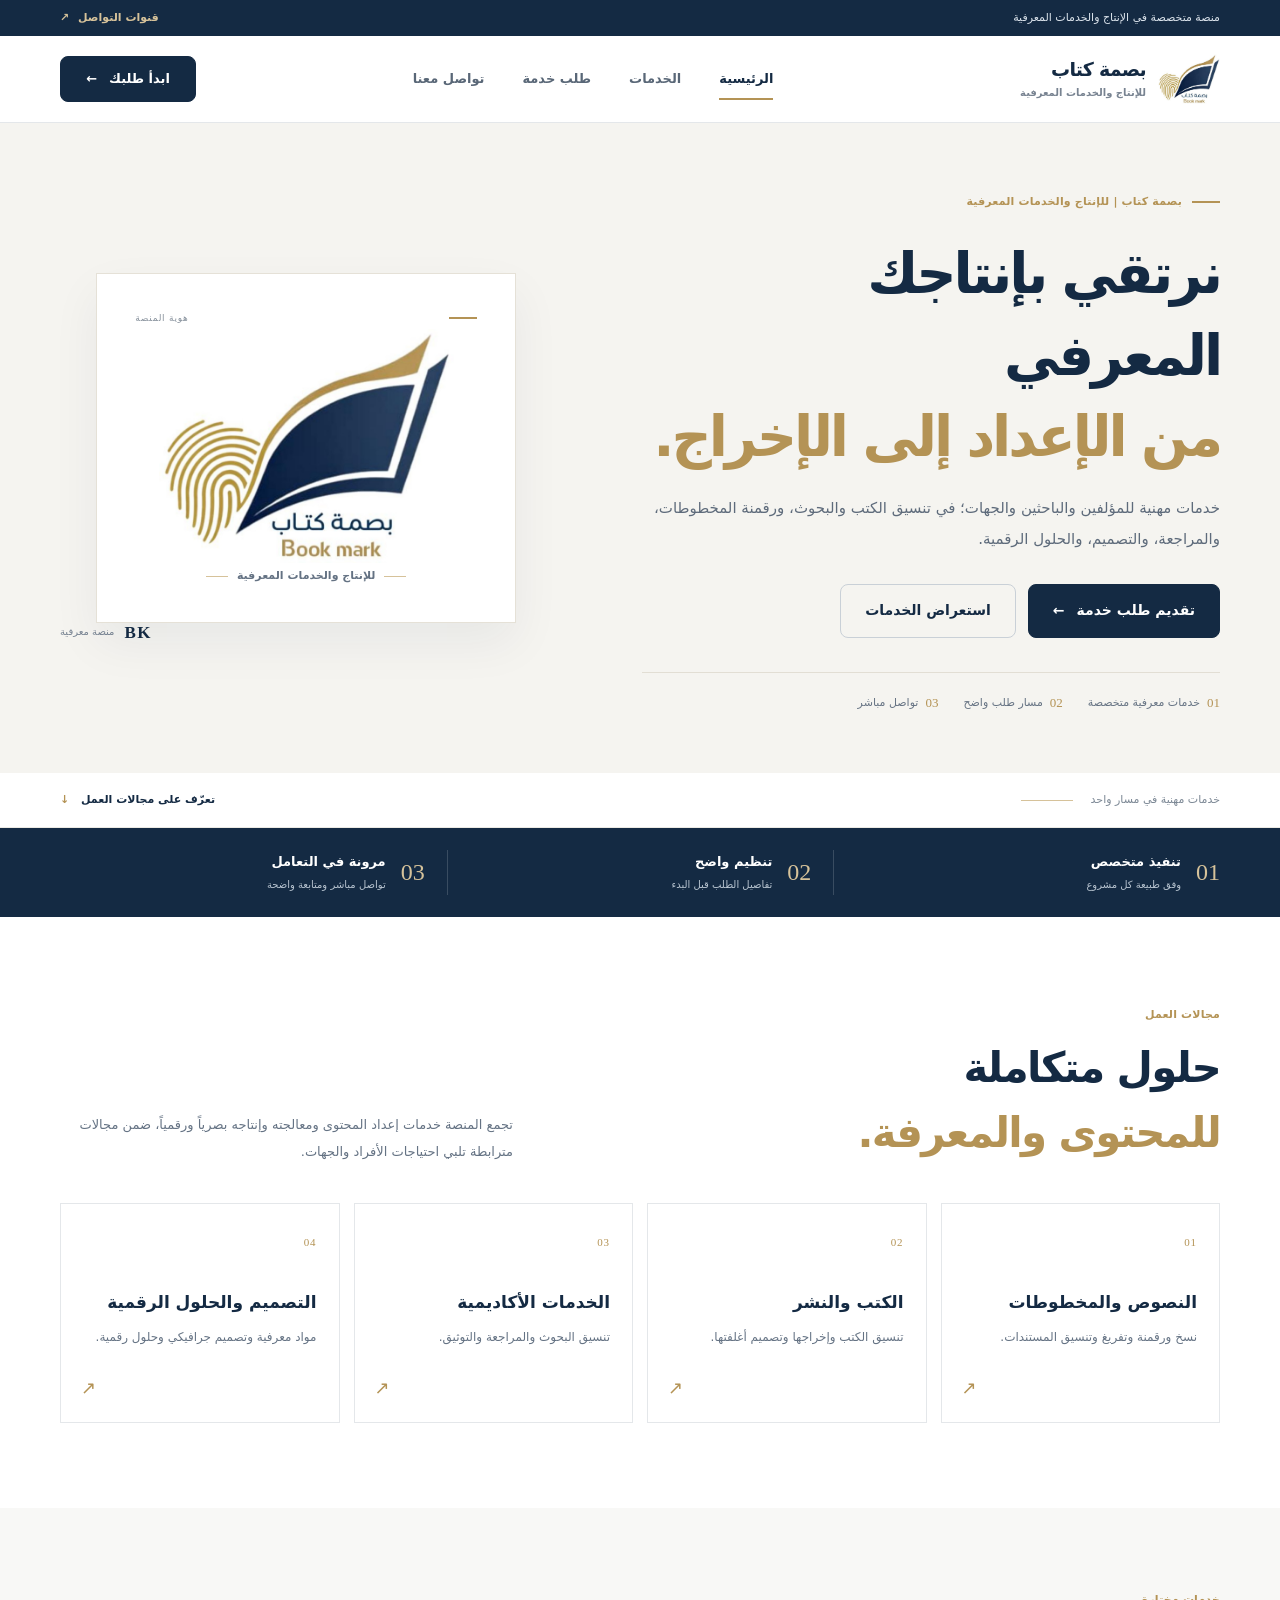
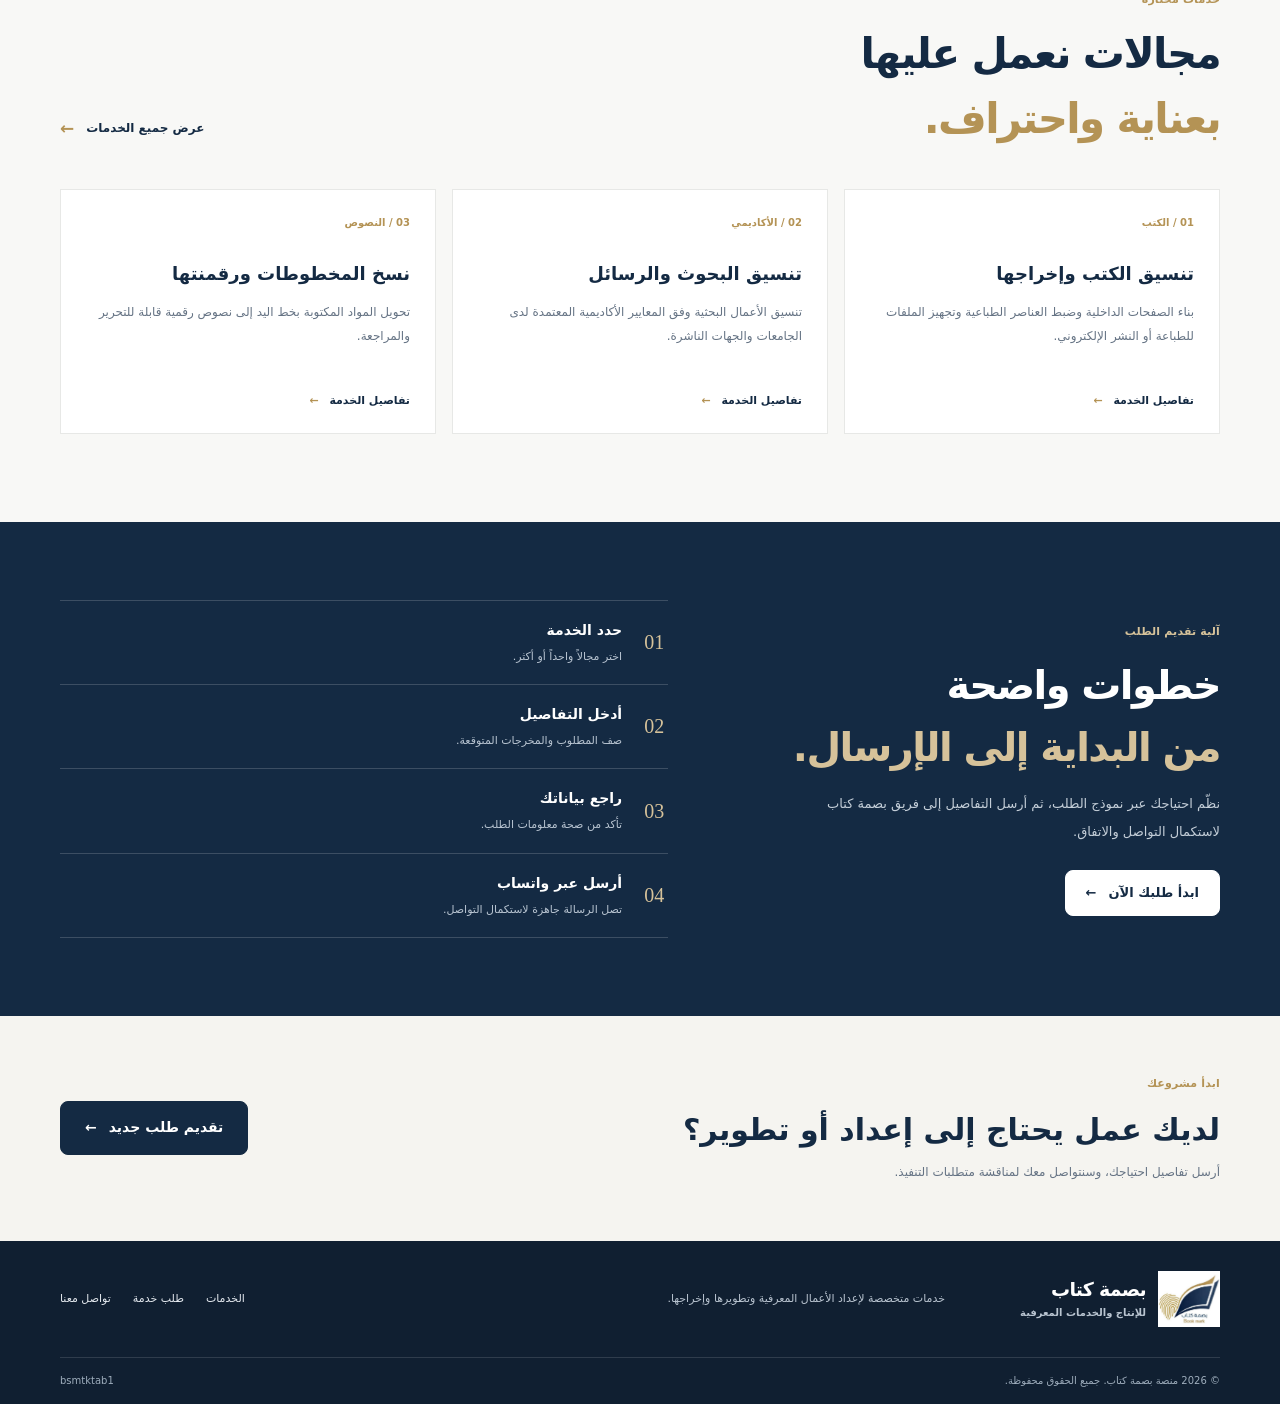
==== commit 087ad813: "Fix service anchors in redesigned home page" ====
--- a/index.html
+++ b/index.html
@@ -77,10 +77,10 @@
           <p>تجمع المنصة خدمات إعداد المحتوى ومعالجته وإنتاجه بصرياً ورقمياً، ضمن مجالات مترابطة تلبي احتياجات الأفراد والجهات.</p>
         </div>
         <div class="field-grid">
-          <a class="field-card" href="services.html#texts"><span class="field-number">01</span><h3>النصوص والمخطوطات</h3><p>نسخ ورقمنة وتفريغ وتنسيق المستندات.</p><span class="field-arrow" aria-hidden="true">↗</span></a>
-          <a class="field-card" href="services.html#books"><span class="field-number">02</span><h3>الكتب والنشر</h3><p>تنسيق الكتب وإخراجها وتصميم أغلفتها.</p><span class="field-arrow" aria-hidden="true">↗</span></a>
-          <a class="field-card" href="services.html#academic"><span class="field-number">03</span><h3>الخدمات الأكاديمية</h3><p>تنسيق البحوث والمراجعة والتوثيق.</p><span class="field-arrow" aria-hidden="true">↗</span></a>
-          <a class="field-card" href="services.html#digital"><span class="field-number">04</span><h3>التصميم والحلول الرقمية</h3><p>مواد معرفية وتصميم جرافيكي وحلول رقمية.</p><span class="field-arrow" aria-hidden="true">↗</span></a>
+          <a class="field-card" href="services.html#service-1"><span class="field-number">01</span><h3>النصوص والمخطوطات</h3><p>نسخ ورقمنة وتفريغ وتنسيق المستندات.</p><span class="field-arrow" aria-hidden="true">↗</span></a>
+          <a class="field-card" href="services.html#service-4"><span class="field-number">02</span><h3>الكتب والنشر</h3><p>تنسيق الكتب وإخراجها وتصميم أغلفتها.</p><span class="field-arrow" aria-hidden="true">↗</span></a>
+          <a class="field-card" href="services.html#service-7"><span class="field-number">03</span><h3>الخدمات الأكاديمية</h3><p>تنسيق البحوث والمراجعة والتوثيق.</p><span class="field-arrow" aria-hidden="true">↗</span></a>
+          <a class="field-card" href="services.html#service-9"><span class="field-number">04</span><h3>التصميم والحلول الرقمية</h3><p>مواد معرفية وتصميم جرافيكي وحلول رقمية.</p><span class="field-arrow" aria-hidden="true">↗</span></a>
         </div>
       </div>
     </section>
--- a/styles.css
+++ b/styles.css
@@ -1,159 +1,328 @@
 :root{
-  --navy:#1E3352;--navy-deep:#15263F;--navy-soft:#2E4564;--gold:#B39554;--gold-light:#D2BD8E;
-  --ink:#202C3B;--muted:#687381;--paper:#F7F6F2;--white:#fff;--line:#E7E4DC;--soft:#EFEDE7;
-  --shadow:0 22px 60px rgba(20,38,62,.09);--radius:22px;--radius-sm:14px;--container:1180px;
+  --navy:#142A43;--navy-2:#1C3857;--ink:#1D2937;--muted:#657384;--gold:#B49355;--gold-soft:#D6C29A;
+  --paper:#F5F4F0;--white:#FFFFFF;--line:#E4E7EA;--surface:#FAFAF8;--container:1160px;
+  --radius:16px;--shadow:0 16px 42px rgba(20,42,67,.07);
   font-synthesis:none;text-rendering:optimizeLegibility;-webkit-font-smoothing:antialiased;
 }
 *{box-sizing:border-box}
-html{scroll-behavior:smooth;scroll-padding-top:94px}
-body{margin:0;background:var(--white);color:var(--ink);font-family:"Noto Kufi Arabic","IBM Plex Sans Arabic","Noto Sans Arabic",Tahoma,Arial,sans-serif;line-height:1.8;overflow-x:hidden}
-body.dialog-open{overflow:hidden}
+html{scroll-behavior:smooth;scroll-padding-top:100px}
+body{margin:0;background:var(--white);color:var(--ink);font-family:system-ui,"Noto Sans Arabic","Noto Kufi Arabic",Tahoma,Arial,sans-serif;line-height:1.85;overflow-x:hidden}
 a{color:inherit;text-decoration:none}
-button,input,textarea{font:inherit}
+button,input,textarea,select{font:inherit}
 button{cursor:pointer}
-img{max-width:100%;display:block}
-::selection{background:rgba(179,149,84,.24);color:var(--navy)}
+img,svg{display:block}
 .container{width:min(var(--container),calc(100% - 48px));margin-inline:auto}
-.section{padding:104px 0}
-.skip-link{position:absolute;top:-60px;right:12px;background:var(--navy);color:white;padding:10px 16px;border-radius:8px;z-index:1000}.skip-link:focus{top:10px}
-.visually-hidden{position:absolute;width:1px;height:1px;padding:0;margin:-1px;overflow:hidden;clip:rect(0,0,0,0);white-space:nowrap;border:0}
-.announcement{height:36px;background:var(--navy-deep);color:#e8e7e1;display:flex;align-items:center;justify-content:center;gap:10px;font-size:11px;letter-spacing:.02em}
-.announcement-dot{width:6px;height:6px;border-radius:50%;background:var(--gold-light);box-shadow:0 0 0 4px rgba(210,189,142,.12)}
-.announcement a{color:var(--gold-light);margin-right:12px}.announcement a span{margin-right:5px}
-.site-header{position:sticky;top:0;z-index:100;background:rgba(255,255,255,.94);backdrop-filter:blur(14px);border-bottom:1px solid rgba(231,228,220,.8)}
-.header-inner{height:82px;display:flex;align-items:center;justify-content:space-between;gap:26px}
-.brand{display:inline-flex;align-items:center;gap:10px;min-width:172px}
-.brand-logo{width:67px;height:54px;object-fit:contain;mix-blend-mode:multiply}
-.brand-copy{display:flex;flex-direction:column;line-height:1.25}
-.brand-copy strong{font-size:18px;color:var(--navy);font-weight:800;letter-spacing:-.04em}
-.brand-copy small{font-family:Georgia,serif;color:var(--gold);font-size:11px;letter-spacing:.08em;text-align:right;margin-top:3px}
-.desktop-nav{display:flex;align-items:center;gap:28px;margin-inline:auto}
-.nav-link{font-size:13px;color:#586474;position:relative;transition:color .2s;padding:30px 0}
-.nav-link::after{content:"";position:absolute;bottom:21px;right:0;width:0;height:2px;background:var(--gold);transition:width .25s}
-.nav-link:hover,.nav-link.active{color:var(--navy)}.nav-link:hover::after,.nav-link.active::after{width:22px}
-.button{border:0;border-radius:10px;min-height:47px;padding:11px 20px;display:inline-flex;align-items:center;justify-content:center;gap:12px;font-size:13px;font-weight:700;transition:transform .2s,box-shadow .2s,background .2s;cursor:pointer}
-.button:hover{transform:translateY(-2px)}.button:focus-visible,button:focus-visible,a:focus-visible{outline:3px solid rgba(179,149,84,.45);outline-offset:3px}
-.button-primary{background:var(--navy);color:white;box-shadow:0 8px 18px rgba(30,51,82,.14)}.button-primary:hover{background:#263f62;box-shadow:0 12px 24px rgba(30,51,82,.2)}
-.button-large{min-height:54px;padding-inline:24px;font-size:14px}
-.button-quiet{background:transparent;color:var(--navy);border:1px solid #d6dce4}.button-quiet:hover{background:#f8f8f6;border-color:var(--gold)}
-.button-gold{background:var(--gold);color:white}.button-gold:hover{background:#a58747}
-.menu-toggle{display:none;width:44px;height:44px;border:1px solid var(--line);background:#fff;border-radius:12px;align-items:center;justify-content:center;flex-direction:column;gap:5px}
-.menu-toggle span{width:18px;height:2px;background:var(--navy);border-radius:2px;transition:transform .2s}
-.menu-toggle[aria-expanded="true"] span:first-child{transform:translateY(7px) rotate(45deg)}.menu-toggle[aria-expanded="true"] span:nth-child(2){opacity:0}.menu-toggle[aria-expanded="true"] span:last-child{transform:translateY(-7px) rotate(-45deg)}
-.mobile-nav{display:none}
-.hero{position:relative;isolation:isolate;overflow:hidden;background:linear-gradient(112deg,#fbfaf7 0%,#fff 53%,#f4f2eb 100%);padding:76px 0 26px;min-height:630px}
-.hero::before{content:"";position:absolute;z-index:-1;left:-190px;top:-220px;width:650px;height:650px;border:1px solid rgba(179,149,84,.14);border-radius:50%;box-shadow:0 0 0 38px rgba(179,149,84,.025),0 0 0 86px rgba(179,149,84,.02)}
-.hero-bg-mark{position:absolute;z-index:-1;right:-150px;bottom:-280px;width:540px;height:540px;border-radius:50%;background:radial-gradient(circle,rgba(30,51,82,.035),transparent 68%)}
-.hero-grid{display:grid;grid-template-columns:1.12fr .88fr;align-items:center;gap:70px;min-height:480px}
-.hero-copy{padding:12px 0 28px;position:relative;z-index:1}
-.eyebrow,.section-kicker{color:var(--gold);font-size:11px;font-weight:800;letter-spacing:.08em;display:flex;align-items:center;gap:11px}
-.eyebrow-line{width:30px;height:1px;background:var(--gold)}
-.hero h1{font-size:clamp(35px,4.6vw,58px);line-height:1.45;letter-spacing:-.055em;color:var(--navy);font-weight:850;margin:20px 0 17px}
-.hero h1 em,.section-heading h2 em,.contact-copy h2 em{font-style:normal;color:var(--gold);font-weight:750}
-.hero-lead{max-width:590px;color:#657080;font-size:15px;line-height:2.05;margin:0}
-.hero-actions{display:flex;align-items:center;gap:12px;margin-top:30px;flex-wrap:wrap}
-.hero-assurances{display:flex;gap:22px;flex-wrap:wrap;margin-top:28px;color:#596575;font-size:11px}
-.hero-assurances span{display:flex;align-items:center;gap:7px}.check-mark{font-style:normal;color:var(--gold);font-weight:900;font-size:14px}
-.hero-visual{min-height:430px;position:relative;display:flex;align-items:center;justify-content:center}
-.visual-card{position:relative;width:min(100%,390px);padding:20px 24px 16px;background:rgba(255,255,255,.92);border:1px solid rgba(220,215,201,.8);border-radius:20px;box-shadow:0 25px 70px rgba(30,51,82,.12);transform:rotate(-1.3deg);z-index:2}
-.visual-card::before{content:"";position:absolute;inset:10px;border:1px solid rgba(179,149,84,.18);border-radius:13px;pointer-events:none}
-.visual-card-top{height:22px;display:flex;gap:5px;align-items:center;border-bottom:1px solid #eeece6;padding:0 4px 12px;position:relative;z-index:1}
-.visual-card-top>span{width:5px;height:5px;background:#d9d5cb;border-radius:50%}.visual-card-top b{margin-right:auto;color:#8a929b;font-size:9px;font-weight:600;letter-spacing:.12em}
-.visual-card img{width:100%;height:300px;object-fit:contain;mix-blend-mode:multiply;margin:7px auto 0;position:relative;z-index:1}
-.visual-card-caption{display:flex;justify-content:center;align-items:center;gap:10px;color:#738091;font-size:10px;letter-spacing:.04em;position:relative;z-index:1;margin-top:4px}
-.caption-rule{height:1px;width:24px;background:var(--gold)}
-.visual-orbit{position:absolute;border:1px solid rgba(179,149,84,.28);border-radius:50%;transform:rotate(-23deg)}.orbit-one{width:490px;height:285px}.orbit-two{width:420px;height:355px;border-color:rgba(30,51,82,.1);transform:rotate(25deg)}
-.visual-stamp{position:absolute;z-index:3;right:-2px;bottom:47px;border-radius:50%;width:105px;height:105px;background:var(--navy);color:white;display:flex;flex-direction:column;align-items:center;justify-content:center;text-align:center;font-size:10px;line-height:1.6;box-shadow:0 12px 26px rgba(30,51,82,.22);border:5px solid #f7f5ef}
-.stamp-icon{color:var(--gold-light);font-size:20px;line-height:1.2}.visual-index{position:absolute;left:2px;bottom:33px;font-size:12px;color:var(--navy);font-weight:700;letter-spacing:.1em}.visual-index span{color:var(--gold);padding:0 4px}
-.hero-bottom{display:flex;align-items:center;gap:20px;padding-top:24px;color:#8290a0;font-size:10px}.hero-bottom-line{width:65px;height:1px;background:var(--gold-light)}.hero-bottom a{margin-right:auto;color:var(--navy);font-weight:700}.hero-bottom a b{color:var(--gold);margin-right:8px}
-.intro-band{background:var(--navy);color:white;padding:23px 0}
-.intro-band-grid{display:grid;grid-template-columns:repeat(3,1fr);gap:28px}
-.intro-band-grid>div{display:flex;align-items:center;gap:14px;border-left:1px solid rgba(255,255,255,.15);padding-inline:10px}.intro-band-grid>div:last-child{border-left:0}
-.intro-number{font-family:Georgia,serif;color:var(--gold-light);font-size:22px;font-weight:400}.intro-band-grid strong{display:block;font-size:13px;font-weight:700}.intro-band-grid small{display:block;color:#b7c0cb;font-size:10px;margin-top:3px}
-.section-heading{margin-bottom:42px}.section-heading h2{color:var(--navy);font-size:clamp(27px,3vw,40px);line-height:1.55;letter-spacing:-.045em;margin:12px 0 0;font-weight:850}.section-heading p{color:var(--muted);font-size:13px;line-height:2.1;margin:0;max-width:440px}
-.split-heading{display:grid;grid-template-columns:1fr .78fr;align-items:end;gap:65px}.centered-heading{text-align:center;max-width:690px;margin-inline:auto;margin-bottom:44px}.centered-heading .section-kicker{justify-content:center}.centered-heading p{margin:12px auto 0}
-.section-about{padding-top:112px;padding-bottom:95px}
-.about-main-grid{display:grid;grid-template-columns:1.08fr .92fr;gap:38px;align-items:stretch}
-.about-statement{background:var(--paper);padding:37px 42px 35px;border-radius:var(--radius);position:relative;overflow:hidden}
-.quote-mark{position:absolute;top:12px;left:25px;font-family:Georgia,serif;font-size:92px;line-height:1;color:rgba(179,149,84,.22)}
-.about-statement h3{font-size:22px;color:var(--navy);margin:0 0 14px;font-weight:850}.about-statement p{font-size:13px;line-height:2.15;color:#596575;margin:0 0 13px;position:relative}
-.text-link{display:inline-flex;gap:9px;align-items:center;margin-top:8px;color:var(--navy);font-size:12px;font-weight:800}.text-link span{color:var(--gold);font-size:16px;transition:transform .2s}.text-link:hover span{transform:translateX(-4px)}
-.about-side{display:flex;flex-direction:column;min-height:100%;background:var(--navy);border-radius:var(--radius);overflow:hidden;position:relative;justify-content:space-between}
-.about-side-art{position:relative;min-height:245px;overflow:hidden;background:radial-gradient(circle at 50% 55%,rgba(255,255,255,.08),transparent 42%)}
-.art-book{position:absolute;top:75px;right:50%;transform:translateX(50%) rotate(-7deg);width:205px;height:130px;display:flex;gap:3px;filter:drop-shadow(0 15px 12px rgba(0,0,0,.16))}
-.art-book span{width:50%;height:100%;border:2px solid var(--gold-light);background:linear-gradient(145deg,rgba(255,255,255,.13),rgba(255,255,255,.025));border-radius:4px 22px 5px 5px;transform:skewY(-5deg)}.art-book span:last-child{border-radius:22px 4px 5px 5px;transform:skewY(5deg)}
-.art-book::after{content:"";position:absolute;left:50%;top:5px;height:120px;width:1px;background:var(--gold-light);opacity:.7}
-.art-line{position:absolute;width:380px;height:150px;border:1px solid rgba(210,189,142,.28);border-radius:50%;left:50%;top:45%;transform:translate(-50%,-50%) rotate(-18deg)}.art-line-b{width:450px;height:190px;transform:translate(-50%,-50%) rotate(18deg);border-color:rgba(255,255,255,.12)}
-.art-gold-dot{position:absolute;right:21%;top:40px;width:9px;height:9px;background:var(--gold-light);border-radius:50%;box-shadow:0 0 0 9px rgba(210,189,142,.08)}
-.about-side-note{padding:21px 28px 27px;border-top:1px solid rgba(255,255,255,.13);position:relative}.about-side-note span{font-size:10px;color:var(--gold-light);display:block;margin-bottom:7px}.about-side-note strong{font-size:17px;color:white}
-.purpose-section{background:#FAF9F6;padding-top:90px;padding-bottom:100px}
-.purpose-grid{display:grid;grid-template-columns:repeat(3,1fr);gap:18px;align-items:stretch}
-.purpose-card{position:relative;overflow:hidden;border:1px solid var(--line);border-radius:18px;background:white;padding:30px 28px 34px;min-height:335px;transition:transform .25s,box-shadow .25s,border-color .25s}
-.purpose-card:hover{transform:translateY(-5px);box-shadow:var(--shadow);border-color:rgba(179,149,84,.45)}
-.purpose-icon{width:48px;height:48px;border-radius:14px;background:#f5f2e9;display:grid;place-items:center;margin-bottom:20px}.purpose-icon svg{width:24px;height:24px;fill:none;stroke:var(--gold);stroke-width:1.5;stroke-linecap:round;stroke-linejoin:round}
-.purpose-label{font-size:11px;color:var(--gold);font-weight:800}.purpose-card h3{font-size:18px;color:var(--navy);margin:6px 0 12px}.purpose-card p{font-size:12px;line-height:2.05;color:var(--muted);margin:0}.purpose-index{position:absolute;left:20px;bottom:10px;color:#efede7;font-family:Georgia,serif;font-size:48px;line-height:1}
-.goals-card{grid-column:auto}.goals-list{list-style:none;margin:8px 0 0;padding:0}.goals-list li{position:relative;padding-right:17px;font-size:11px;line-height:1.85;color:#66717d;margin:5px 0}.goals-list li::before{content:"";position:absolute;right:0;top:10px;width:6px;height:6px;border-radius:50%;background:var(--gold)}
-.services-section{padding-top:104px;padding-bottom:108px}.services-heading{margin-bottom:30px}
-.service-filter{display:flex;align-items:center;gap:8px;overflow-x:auto;padding:3px 2px 14px;margin-bottom:22px;scrollbar-width:thin;scrollbar-color:#d3c9b1 transparent}
-.filter-chip{display:inline-flex;align-items:center;gap:9px;flex:0 0 auto;border:1px solid #e8e5dd;background:white;color:#64707f;padding:9px 14px;border-radius:30px;font-size:11px;transition:all .2s}
-.filter-chip span{font-family:Georgia,serif;color:#a0a7ad;font-size:11px}.filter-chip.active,.filter-chip:hover{background:var(--navy);border-color:var(--navy);color:white}.filter-chip.active span,.filter-chip:hover span{color:var(--gold-light)}
-.services-grid{display:grid;grid-template-columns:repeat(3,1fr);gap:14px}
-.service-card{background:#fff;border:1px solid var(--line);border-radius:16px;padding:22px 22px 18px;min-height:224px;display:flex;flex-direction:column;transition:transform .25s,border-color .25s,box-shadow .25s;animation:cardIn .35s ease both}
-.service-card:hover{transform:translateY(-4px);border-color:rgba(179,149,84,.65);box-shadow:0 14px 34px rgba(30,51,82,.07)}
-.service-card[hidden]{display:none!important}
-.service-card-top{display:flex;align-items:center;justify-content:space-between;margin-bottom:15px}.service-number{font:12px Georgia,serif;letter-spacing:.1em;color:#a4aab0}.service-symbol{width:37px;height:37px;display:grid;place-items:center;border-radius:11px;background:#f7f5ee;color:var(--gold);font-size:22px}
-.service-card h3{font-size:15px;line-height:1.7;color:var(--navy);margin:0 0 8px;font-weight:800}.service-card p{font-size:11px;line-height:1.95;color:var(--muted);margin:0 0 17px;flex:1}
-.service-more{align-self:flex-start;border:0;background:none;color:var(--navy);font-size:11px;font-weight:800;padding:0;display:flex;gap:9px;align-items:center}.service-more span{color:var(--gold);font-size:16px;transition:transform .2s}.service-more:hover span{transform:translateX(-4px)}
-.services-note{margin-top:24px;padding:18px 21px;border:1px dashed #d9d2c2;border-radius:14px;background:#fbfaf7;display:flex;align-items:center;gap:14px}.note-mark{width:34px;height:34px;border-radius:50%;display:grid;place-items:center;background:#efe9d9;color:var(--gold);font-size:20px;flex:0 0 auto}.services-note p{font-size:11px;line-height:1.9;color:#66717d;margin:0;flex:1}.services-note p strong{color:var(--navy)}.services-note>a{font-size:11px;color:var(--navy);font-weight:800;white-space:nowrap}.services-note>a span{color:var(--gold);margin-right:6px}
-.process-section{background:var(--navy);color:white;position:relative;overflow:hidden;padding-top:92px;padding-bottom:78px}.process-section::before{content:"";position:absolute;top:-260px;left:-160px;width:560px;height:560px;border:1px solid rgba(210,189,142,.13);border-radius:50%;box-shadow:0 0 0 45px rgba(210,189,142,.025),0 0 0 95px rgba(210,189,142,.02)}
-.light-heading h2{color:white}.light-heading p{color:#b7c2d0}.process-grid{display:grid;grid-template-columns:repeat(4,1fr);gap:0;position:relative}.process-grid::before{content:"";position:absolute;top:38px;right:12%;left:12%;border-top:1px solid rgba(210,189,142,.35)}
-.process-step{position:relative;text-align:center;padding:0 20px;z-index:1}.process-count{font:12px Georgia,serif;color:var(--gold-light);display:block;margin-bottom:12px}.process-icon{width:76px;height:76px;margin:0 auto 18px;background:#203a5e;border:1px solid rgba(210,189,142,.5);border-radius:50%;display:grid;place-items:center;color:var(--gold-light);font-size:26px;box-shadow:0 0 0 8px var(--navy)}
-.process-step h3{font-size:15px;margin:0 0 7px;color:white}.process-step p{font-size:11px;line-height:1.95;color:#b5c0cf;margin:0 auto;max-width:205px}
-.process-footnote{margin:42px auto 0;max-width:760px;background:rgba(255,255,255,.07);border:1px solid rgba(255,255,255,.11);border-radius:10px;padding:12px 16px;display:flex;gap:10px;align-items:flex-start;font-size:11px;color:#d2d9e2}.process-footnote span{width:19px;height:19px;border-radius:50%;background:rgba(210,189,142,.18);color:var(--gold-light);display:grid;place-items:center;flex:0 0 auto;font-weight:800}
-.assistant-section{background:#fbfaf7;padding-top:105px;padding-bottom:90px}.assistant-heading{margin-bottom:34px}
-.assistant-layout{display:grid;grid-template-columns:.72fr 1.28fr;gap:18px;align-items:stretch}
-.assistant-aside{background:var(--navy);border-radius:18px;padding:30px 28px;color:white;position:relative;overflow:hidden;display:flex;flex-direction:column}.assistant-aside::after{content:"";position:absolute;left:-110px;bottom:-145px;width:290px;height:290px;border:1px solid rgba(210,189,142,.16);border-radius:50%;box-shadow:0 0 0 30px rgba(210,189,142,.03),0 0 0 65px rgba(210,189,142,.025)}
-.assistant-aside-head{display:flex;align-items:center;gap:8px;color:#d7c397;font-size:10px;margin-bottom:20px}.assistant-live-dot{width:7px;height:7px;background:#9ac7a6;border-radius:50%;box-shadow:0 0 0 4px rgba(154,199,166,.13)}
-.assistant-aside h3{font-size:22px;color:white;line-height:1.55;margin:0 0 9px}.assistant-aside>p{font-size:12px;color:#c0cad6;line-height:2;margin:0 0 23px}
-.assistant-benefit{display:flex;align-items:flex-start;gap:12px;padding:12px 0;border-top:1px solid rgba(255,255,255,.1);position:relative;z-index:1}.assistant-benefit>span{font:12px Georgia,serif;color:var(--gold-light);padding-top:3px}.assistant-benefit strong{display:block;font-size:11px;color:white}.assistant-benefit small{display:block;font-size:10px;color:#aebaca;margin-top:3px}
-.assistant-private-note{margin-top:auto;padding:14px 15px;border:1px solid rgba(210,189,142,.24);background:rgba(255,255,255,.05);border-radius:11px;position:relative;z-index:1}.assistant-private-note span{display:block;color:var(--gold-light);font-size:10px;font-weight:800}.assistant-private-note p{font-size:10px;color:#d0d7df;line-height:1.8;margin:4px 0 0}
-.assistant-app{border:1px solid #e5e2d9;border-radius:18px;background:#fff;box-shadow:0 14px 40px rgba(30,51,82,.06);overflow:hidden;display:flex;flex-direction:column;min-height:650px}
-.chat-header{height:72px;padding:12px 18px;display:flex;align-items:center;border-bottom:1px solid #efede7;gap:11px;flex:0 0 auto}.chat-avatar{width:43px;height:43px;background:#f5f2e9;border-radius:13px;display:grid;place-items:center;overflow:hidden}.chat-avatar img{width:100%;height:100%;object-fit:contain}.chat-person{display:flex;flex-direction:column;gap:2px}.chat-person strong{font-size:12px;color:var(--navy)}.chat-person small{font-size:9px;color:#84909c;display:flex;align-items:center;gap:6px}.chat-person small span{width:6px;height:6px;background:#75aa84;border-radius:50%}.chat-reset{margin-right:auto;width:34px;height:34px;border:1px solid #e8e5dd;border-radius:10px;color:var(--navy);background:white;font-size:19px;transition:all .2s}.chat-reset:hover{background:var(--paper);border-color:var(--gold)}
-.chat-progress-wrap{padding:11px 18px 9px;background:#fcfbf8;border-bottom:1px solid #efede7}.chat-progress-meta{display:flex;justify-content:space-between;color:#7d8793;font-size:9px;margin-bottom:6px}.chat-progress-meta span:last-child{color:var(--gold);font-weight:800}.chat-progress{height:4px;background:#e9e6de;border-radius:10px;overflow:hidden}.chat-progress span{display:block;height:100%;width:0;background:var(--gold);border-radius:10px;transition:width .3s}
-.chat-messages{padding:20px 18px;flex:1;overflow-y:auto;max-height:490px;min-height:400px;background:linear-gradient(180deg,#fff 0%,#fdfcf9 100%);scroll-behavior:smooth}.chat-day-divider{text-align:center;margin:0 0 18px;display:flex;align-items:center;gap:10px;color:#a2a8ae;font-size:9px}.chat-day-divider::before,.chat-day-divider::after{content:"";height:1px;background:#efede7;flex:1}
-.message-row{display:flex;align-items:flex-end;gap:8px;margin-bottom:13px;animation:messageIn .25s ease both}.user-row{flex-direction:row-reverse}.message-avatar{flex:0 0 27px;width:27px;height:27px;border-radius:9px;background:var(--navy);color:white;display:grid;place-items:center;font-size:11px;font-weight:800}.message-bubble{max-width:min(85%,480px);padding:11px 13px;border-radius:13px 13px 3px 13px;background:#f3f1eb;color:#344154;font-size:11px;line-height:1.9}.message-bubble p{margin:0 0 5px}.message-bubble p:last-child{margin-bottom:0}.message-time{display:block;color:#9ba2aa;font-size:8px;margin-top:5px}.user-row .message-bubble{background:var(--navy);color:white;border-radius:13px 13px 13px 3px}.user-row .message-time{color:#c2ccd8}
-.message-options{display:flex;flex-wrap:wrap;gap:7px;margin:0 0 14px 35px;max-width:90%;animation:messageIn .25s ease both}.message-options button{border:1px solid #e3dfd4;border-radius:9px;background:white;color:var(--navy);padding:8px 11px;font-size:10px;text-align:right;transition:all .18s}.message-options button:hover{border-color:var(--gold);background:#fbf9f3}.message-options button.primary-option{background:var(--navy);color:white;border-color:var(--navy)}.message-options button.selected{background:#f2eee2;border-color:var(--gold);color:var(--navy)}
-.quick-start{display:flex;flex-wrap:wrap;gap:7px;margin:0 0 6px 35px}.quick-start button{border:1px solid #e8e5dc;background:white;border-radius:9px;padding:7px 10px;color:#5f6b79;font-size:9px}.quick-start button:hover{border-color:var(--gold);color:var(--navy)}
-.summary-card{width:min(100%,560px);margin:7px 0 16px 35px;border:1px solid #e4dfd2;border-radius:13px;background:#fff;overflow:hidden;box-shadow:0 6px 18px rgba(30,51,82,.04);animation:messageIn .25s ease both}.summary-head{background:#f7f5ef;padding:12px 14px;display:flex;justify-content:space-between;align-items:center;color:var(--navy);font-size:11px;font-weight:800}.summary-head small{font-size:9px;color:#89929c;font-weight:500}.summary-body{padding:9px 14px}.summary-group{padding:9px 0;border-bottom:1px solid #f0eee8}.summary-group:last-child{border-bottom:0}.summary-group strong{display:block;font-size:10px;color:var(--gold);margin-bottom:5px}.summary-pair{display:grid;grid-template-columns:112px 1fr;gap:9px;padding:5px 0;font-size:10px;line-height:1.75}.summary-pair span:first-child{color:#89929c}.summary-pair span:last-child{color:#374458;white-space:pre-wrap;overflow-wrap:anywhere}.summary-edit{border:0;background:none;padding:0;color:var(--gold);font-size:9px;text-decoration:underline}
-.chat-composer-wrap{padding:12px 16px 11px;border-top:1px solid #efede7;background:white;flex:0 0 auto}.chat-composer{display:flex;align-items:flex-end;gap:8px;background:#f8f7f3;border:1px solid #ece9e1;border-radius:12px;padding:7px 8px 7px 10px;transition:border-color .2s}.chat-composer:focus-within{border-color:#c6b17c}.chat-composer textarea{width:100%;resize:none;max-height:100px;min-height:38px;border:0;outline:0;background:transparent;padding:8px 5px;color:var(--ink);font-size:11px;line-height:1.7}.chat-composer textarea::placeholder{color:#a0a7ad}.send-message{width:38px;height:38px;flex:0 0 auto;display:grid;place-items:center;border:0;border-radius:9px;background:var(--navy);color:white;transition:background .2s}.send-message:hover{background:#2b466a}.send-message svg{width:18px;height:18px;fill:none;stroke:currentColor;stroke-width:1.7;stroke-linecap:round;stroke-linejoin:round}.composer-foot{display:flex;justify-content:space-between;color:#a0a6ad;font-size:8px;padding:6px 3px 0}.assistant-disclaimer{margin-top:17px;color:#838d99;font-size:10px;line-height:1.9}.assistant-disclaimer span{font-weight:800;color:var(--gold)}
-.contact-section{background:#f5f3ed;padding:88px 0}.contact-grid{display:grid;grid-template-columns:.9fr 1.1fr;gap:90px;align-items:center}.contact-copy h2{color:var(--navy);font-size:clamp(31px,3.5vw,45px);line-height:1.5;margin:12px 0}.contact-copy p{color:#677382;font-size:13px;line-height:2;max-width:420px;margin:0 0 24px}.contact-details{background:white;border:1px solid #e9e5db;border-radius:18px;padding:8px 25px;box-shadow:0 12px 30px rgba(30,51,82,.035)}
-.contact-item{display:flex;align-items:center;gap:14px;padding:17px 0;border-bottom:1px solid #f0eee8;transition:padding .2s}.contact-item:hover{padding-inline:5px}.contact-icon{width:38px;height:38px;border-radius:11px;background:#f5f2e9;color:var(--gold);display:grid;place-items:center;font-size:18px;flex:0 0 auto}.contact-item>span:nth-child(2){display:flex;flex-direction:column;gap:2px;flex:1}.contact-item small,.social-block>small{color:#8b949f;font-size:9px}.contact-item strong{font-size:12px;color:var(--navy);font-weight:800}.contact-item>b{font-size:16px;color:var(--gold)}.social-block{padding:16px 0 17px}.social-links{display:flex;gap:8px;margin:11px 0 6px}.social-links a{width:33px;height:33px;display:grid;place-items:center;border:1px solid #e9e5dc;border-radius:9px;color:var(--navy);font:700 10px Arial,sans-serif;transition:all .2s}.social-links a:hover{background:var(--navy);border-color:var(--navy);color:white;transform:translateY(-2px)}.social-handle{color:var(--gold);font-size:11px;letter-spacing:.04em}
-.site-footer{background:#14243a;color:white;padding:34px 0 0}.footer-main{display:grid;grid-template-columns:auto 1fr auto;align-items:center;gap:30px;padding-bottom:28px}.footer-brand .brand-logo{width:59px;height:47px}.footer-brand .brand-copy strong{color:white}.footer-brand .brand-copy small{color:var(--gold-light)}.footer-main>p{color:#b6c1cf;font-size:11px;margin:0}.footer-links{display:flex;gap:18px}.footer-links a{font-size:10px;color:#d1d8e0}.footer-links a:hover{color:var(--gold-light)}.footer-bottom{border-top:1px solid rgba(255,255,255,.12);padding:14px 0 18px;display:flex;justify-content:space-between;color:#8f9bac;font-size:9px}.footer-bottom a{color:var(--gold-light)}
-.mobile-sticky-cta{display:none}.back-to-top{position:fixed;left:23px;bottom:24px;width:42px;height:42px;display:grid;place-items:center;border:1px solid rgba(179,149,84,.4);border-radius:12px;background:white;color:var(--navy);font-size:20px;box-shadow:0 8px 20px rgba(30,51,82,.1);opacity:0;pointer-events:none;transform:translateY(10px);transition:all .25s;z-index:80}.back-to-top.visible{opacity:1;pointer-events:auto;transform:translateY(0)}
-.service-dialog{border:0;border-radius:19px;padding:0;width:min(620px,calc(100% - 28px));max-height:min(84vh,760px);box-shadow:0 30px 100px rgba(12,28,48,.3);color:var(--ink)}.service-dialog::backdrop{background:rgba(14,27,44,.58);backdrop-filter:blur(4px)}.dialog-top{display:flex;align-items:center;justify-content:space-between;padding:18px 22px 12px;border-bottom:1px solid var(--line)}.dialog-kicker{font-size:10px;color:var(--gold);font-weight:800}.dialog-close{width:34px;height:34px;border-radius:10px;border:1px solid var(--line);background:white;color:var(--navy);font-size:22px;line-height:1}.dialog-content{padding:22px}.dialog-content h2{font-size:22px;color:var(--navy);margin:0 0 10px}.dialog-content p{font-size:12px;line-height:2;color:var(--muted);margin:0 0 16px}.dialog-content h3{font-size:12px;color:var(--navy);margin:18px 0 8px}.dialog-content ul{list-style:none;padding:0;margin:0;display:grid;grid-template-columns:1fr 1fr;gap:7px 18px}.dialog-content li{font-size:11px;color:#687382;position:relative;padding-right:15px}.dialog-content li::before{content:"";width:5px;height:5px;background:var(--gold);border-radius:50%;position:absolute;right:0;top:9px}.dialog-output{margin-top:17px;background:#f8f6f0;padding:12px 14px;border-radius:10px;font-size:11px;color:#657181}.dialog-output strong{color:var(--navy)}.dialog-actions{display:flex;gap:10px;padding:0 22px 22px}.toast{position:fixed;bottom:30px;left:50%;transform:translate(-50%,18px);background:var(--navy);color:white;padding:11px 17px;border-radius:10px;font-size:11px;opacity:0;pointer-events:none;transition:all .25s;z-index:500;box-shadow:0 12px 25px rgba(10,25,45,.2);max-width:calc(100% - 30px);text-align:center}.toast.show{opacity:1;transform:translate(-50%,0)}
-@keyframes cardIn{from{opacity:0;transform:translateY(8px)}to{opacity:1;transform:translateY(0)}}@keyframes messageIn{from{opacity:0;transform:translateY(5px)}to{opacity:1;transform:translateY(0)}}
-@media(min-width:1400px){.hero{min-height:690px}.hero-grid{min-height:530px}.hero-visual{min-height:470px}.visual-card img{height:335px}}
-@media(max-width:1020px){.desktop-nav{gap:16px}.header-inner{gap:14px}.brand{min-width:150px}.brand-logo{width:57px}.nav-link{font-size:12px}.hero-grid{gap:35px}.hero-visual{min-height:390px}.visual-card{width:340px}.visual-card img{height:260px}.services-grid{grid-template-columns:repeat(2,1fr)}.contact-grid{gap:45px}.footer-main{grid-template-columns:auto 1fr}.footer-links{grid-column:1/-1;justify-content:flex-start}}
+.section{padding:92px 0}
+.skip-link{position:absolute;top:-60px;right:14px;z-index:500;background:var(--navy);color:white;padding:9px 14px;border-radius:8px}
+.skip-link:focus{top:10px}
+.topline{background:var(--navy);color:#DCE4EC;font-size:11px}
+.topline-inner{height:36px;display:flex;align-items:center;justify-content:space-between;gap:16px}
+.topline a{color:var(--gold-soft);font-weight:650}
+.topline a span{margin-inline-start:5px}
+.site-header{position:sticky;top:0;z-index:100;background:rgba(255,255,255,.97);border-bottom:1px solid var(--line);backdrop-filter:blur(12px)}
+.header-inner{min-height:86px;display:grid;grid-template-columns:230px 1fr auto;align-items:center;gap:30px}
+.brand{display:inline-flex;align-items:center;gap:12px;min-width:0}
+.brand-logo-wrap{width:62px;height:56px;display:grid;place-items:center;background:#fff;overflow:hidden;flex:0 0 auto}
+.brand-logo{width:100%;height:100%;object-fit:contain;mix-blend-mode:multiply}
+.brand-copy{display:flex;flex-direction:column;line-height:1.45;white-space:nowrap}
+.brand-copy strong{font-size:19px;line-height:1.3;color:var(--navy);font-weight:850;letter-spacing:-.04em}
+.brand-copy small{font-size:10px;color:#788391;margin-top:4px;font-weight:550}
+.main-nav{display:flex;align-items:center;justify-content:center;gap:clamp(18px,3vw,38px)}
+.nav-link{font-size:13px;font-weight:650;color:#596777;position:relative;padding:31px 0;white-space:nowrap;transition:color .2s}
+.nav-link:after{content:"";position:absolute;bottom:22px;right:0;left:0;height:2px;background:var(--gold);transform:scaleX(0);transform-origin:right;transition:transform .2s}
+.nav-link:hover,.nav-link.is-active{color:var(--navy)}
+.nav-link:hover:after,.nav-link.is-active:after{transform:scaleX(1)}
+.button{display:inline-flex;align-items:center;justify-content:center;gap:12px;min-height:46px;padding:10px 20px;border:1px solid transparent;border-radius:8px;font-size:13px;font-weight:750;white-space:nowrap;transition:background .2s,border-color .2s,color .2s,transform .2s}
+.button:hover{transform:translateY(-1px)}
+.button-primary{background:var(--navy);color:#fff;border-color:var(--navy)}
+.button-primary:hover{background:var(--navy-2);border-color:var(--navy-2)}
+.button-outline{background:transparent;color:var(--navy);border-color:#C9D0D7}
+.button-outline:hover{background:#fff;border-color:var(--navy)}
+.button-light{background:#fff;color:var(--navy);border-color:#fff}
+.button-light:hover{background:var(--paper)}
+.button-lg{min-height:54px;padding-inline:24px;font-size:14px}
+.header-action{min-width:136px}
+.menu-toggle{display:none;width:44px;height:42px;background:#fff;border:1px solid var(--line);border-radius:8px;align-items:center;justify-content:center;flex-direction:column;gap:5px}
+.menu-toggle span{width:18px;height:1.8px;background:var(--navy);border-radius:3px;transition:transform .2s,opacity .2s}
+.menu-toggle[aria-expanded=true] span:first-child{transform:translateY(6.8px) rotate(45deg)}
+.menu-toggle[aria-expanded=true] span:nth-child(2){opacity:0}
+.menu-toggle[aria-expanded=true] span:last-child{transform:translateY(-6.8px) rotate(-45deg)}
+.hero{background:var(--paper);border-bottom:1px solid #ECEAE4}
+.hero-layout{min-height:565px;display:grid;grid-template-columns:1.08fr .92fr;align-items:center;gap:clamp(40px,7vw,100px);padding-block:58px}
+.hero-content{max-width:640px}
+.eyebrow,.section-kicker{display:flex;align-items:center;gap:10px;color:var(--gold);font-size:11px;font-weight:800;letter-spacing:.015em}
+.eyebrow-rule{width:28px;height:2px;background:var(--gold)}
+.hero h1{margin:21px 0 16px;color:var(--navy);font-size:clamp(34px,4.6vw,56px);line-height:1.45;letter-spacing:-.055em;font-weight:850}
+.hero h1 span,.section-heading h2 span,.page-hero h1 span,.request-aside h2 span,.contact-page-intro h2 span{color:var(--gold);font-weight:750}
+.hero-description{max-width:590px;margin:0;color:#5E6B7B;font-size:15px;line-height:2.1}
+.hero-actions{display:flex;align-items:center;gap:12px;flex-wrap:wrap;margin-top:28px}
+.hero-meta{display:flex;align-items:center;gap:25px;flex-wrap:wrap;border-top:1px solid #E2DED4;margin-top:34px;padding-top:18px;color:#667383;font-size:11px}
+.hero-meta span{display:inline-flex;align-items:center;gap:7px}
+.hero-meta b{color:var(--gold);font-family:Georgia,serif;font-size:13px;font-weight:500}
+.hero-identity{height:400px;display:grid;place-items:center;position:relative}
+.identity-paper{width:min(100%,420px);height:350px;background:#fff;border:1px solid #E5E1D7;display:flex;flex-direction:column;align-items:center;justify-content:center;padding:28px 38px;box-shadow:0 20px 46px rgba(20,42,67,.06)}
+.identity-overline{width:100%;display:flex;align-items:center;justify-content:space-between;color:#87919C;font-size:9px;letter-spacing:.08em}
+.identity-overline span:first-child{width:28px;height:2px;background:var(--gold)}
+.hero-logo{width:min(100%,295px);height:240px;object-fit:contain;mix-blend-mode:multiply}
+.identity-caption{display:flex;align-items:center;gap:9px;color:#647283;font-size:11px;font-weight:650}
+.identity-caption span{width:22px;height:1px;background:var(--gold-soft)}
+.identity-index{position:absolute;bottom:0;left:0;display:flex;align-items:center;gap:10px;color:#758190;font-size:10px}
+.identity-index strong{color:var(--navy);font-size:17px;letter-spacing:.08em;font-family:Georgia,serif}
+.hero-bottom{background:#fff}
+.hero-bottom .container{display:flex;align-items:center;gap:18px;padding-block:17px;color:#7B8794;font-size:11px}
+.hero-bottom-line{height:1px;width:52px;background:var(--gold-soft)}
+.hero-bottom a{margin-inline-start:auto;color:var(--navy);font-weight:700}
+.hero-bottom a span{color:var(--gold);margin-inline-start:8px}
+.trust-strip{background:var(--navy);color:#fff}
+.trust-grid{display:grid;grid-template-columns:repeat(3,1fr);padding-block:22px}
+.trust-grid>div{display:flex;align-items:center;gap:15px;padding-inline:22px;border-left:1px solid rgba(255,255,255,.16)}
+.trust-grid>div:first-child{padding-inline-start:0}
+.trust-grid>div:last-child{border-left:0}
+.trust-no{font-family:Georgia,serif;font-size:24px;font-weight:400;color:var(--gold-soft)}
+.trust-grid strong{display:block;font-size:13px}
+.trust-grid small{display:block;color:#B9C5D1;font-size:10px;margin-top:2px}
+.section-heading{display:grid;grid-template-columns:1fr .7fr;align-items:end;gap:60px;margin-bottom:38px}
+.section-heading h2,.page-hero h1,.request-aside h2,.contact-page-intro h2{margin:10px 0 0;font-size:clamp(28px,3.6vw,42px);line-height:1.55;color:var(--navy);font-weight:850;letter-spacing:-.04em}
+.section-heading>p{max-width:475px;margin:0;color:var(--muted);font-size:13px;line-height:2.1}
+.fields-section{padding-top:88px;padding-bottom:85px}
+.field-grid{display:grid;grid-template-columns:repeat(4,minmax(0,1fr));gap:14px}
+.field-card{min-height:220px;border:1px solid var(--line);padding:22px 22px 18px;position:relative;background:#fff;transition:border-color .2s,transform .2s,box-shadow .2s}
+.field-card:hover{border-color:#B9A16D;transform:translateY(-3px);box-shadow:var(--shadow)}
+.field-number{font-size:11px;font-family:Georgia,serif;color:var(--gold);letter-spacing:.08em}
+.field-card h3{margin:31px 0 8px;color:var(--navy);font-size:17px;font-weight:800}
+.field-card p{margin:0;color:var(--muted);font-size:12px;line-height:1.9;max-width:230px}
+.field-arrow{position:absolute;bottom:18px;left:20px;color:var(--gold);font-size:18px}
+.featured-section{background:#F8F8F6;padding-top:82px;padding-bottom:88px}
+.section-heading-row{grid-template-columns:1fr auto;align-items:end}
+.text-action{display:inline-flex;gap:12px;align-items:center;color:var(--navy);font-size:12px;font-weight:750;padding-bottom:7px}
+.text-action span{color:var(--gold);font-size:17px}
+.featured-grid{display:grid;grid-template-columns:repeat(3,minmax(0,1fr));gap:16px}
+.featured-card{padding:24px 25px 22px;background:#fff;border:1px solid #E7E8E6;min-height:245px;display:flex;flex-direction:column;align-items:flex-start}
+.featured-no{color:var(--gold);font-size:10px;font-weight:750}
+.featured-card h3{margin:25px 0 9px;font-size:18px;color:var(--navy);font-weight:800}
+.featured-card p{margin:0 0 22px;color:var(--muted);font-size:12px;line-height:2}
+.featured-card a{margin-top:auto;color:var(--navy);font-size:11px;font-weight:800}
+.featured-card a span{color:var(--gold);margin-inline-start:7px}
+.process-band{background:var(--navy);color:#fff;padding:78px 0}
+.process-layout{display:grid;grid-template-columns:.85fr 1.15fr;gap:clamp(45px,8vw,112px);align-items:center}
+.section-kicker-light{color:var(--gold-soft)}
+.process-intro h2{margin:12px 0;color:#fff;font-size:clamp(29px,3.4vw,40px);line-height:1.55;letter-spacing:-.04em}
+.process-intro h2 span{color:var(--gold-soft)}
+.process-intro p{max-width:410px;color:#C4CED8;font-size:13px;line-height:2.1;margin:0 0 25px}
+.process-list{border-top:1px solid rgba(255,255,255,.17)}
+.process-row{display:flex;align-items:center;gap:22px;padding:17px 4px;border-bottom:1px solid rgba(255,255,255,.17)}
+.process-row>span{font-family:Georgia,serif;color:var(--gold-soft);font-size:20px}
+.process-row strong{display:block;font-size:14px}
+.process-row small{display:block;margin-top:3px;color:#B8C4D1;font-size:11px}
+.closing-section{padding:58px 0;background:#F5F4F0}
+.closing-inner{display:flex;align-items:center;justify-content:space-between;gap:30px}
+.closing-inner h2{margin:8px 0 3px;color:var(--navy);font-size:clamp(21px,2.6vw,30px);font-weight:850}
+.closing-inner p{margin:0;color:var(--muted);font-size:12px}
+.site-footer{background:#101F31;color:#fff}
+.footer-main{display:grid;grid-template-columns:250px 1fr auto;align-items:center;gap:25px;padding-block:30px}
+.footer-brand .brand-copy strong{color:#fff}
+.footer-brand .brand-copy small{color:#B9C4D0}
+.footer-main>p{margin:0;color:#B9C4D0;font-size:11px}
+.footer-nav{display:flex;align-items:center;gap:22px}
+.footer-nav a{color:#E4E9EF;font-size:11px}
+.footer-nav a:hover{color:var(--gold-soft)}
+.footer-bottom{border-top:1px solid rgba(255,255,255,.13);padding-block:14px;display:flex;align-items:center;justify-content:space-between;color:#9EADBC;font-size:10px}
+.page-hero{background:var(--paper);padding:42px 0 58px;border-bottom:1px solid #ECEAE4}
+.breadcrumb{display:flex;align-items:center;gap:10px;color:#84909D;font-size:10px;margin-bottom:30px}
+.breadcrumb a{color:var(--navy);font-weight:700}
+.breadcrumb span:nth-child(2){color:var(--gold)}
+.page-hero h1{font-size:clamp(32px,4.2vw,48px);margin:11px 0 10px}
+.page-hero p{max-width:670px;margin:0;color:var(--muted);font-size:13px;line-height:2.1}
+.catalog-section{padding-top:64px}
+.catalog-tools{display:flex;align-items:end;justify-content:space-between;gap:25px;margin-bottom:28px}
+.catalog-tools h2{margin:5px 0 0;color:var(--navy);font-size:23px}
+.catalog-filters{display:flex;gap:7px;flex-wrap:wrap;justify-content:flex-start}
+.filter-button{border:1px solid #DDE1E4;background:#fff;color:#657181;border-radius:6px;padding:8px 12px;font-size:10px;font-weight:700}
+.filter-button:hover,.filter-button.is-active{border-color:var(--navy);background:var(--navy);color:#fff}
+.filter-button span{color:var(--gold-soft);margin-inline-start:4px}
+.catalog-grid{display:grid;grid-template-columns:repeat(3,minmax(0,1fr));gap:14px}
+.catalog-card{padding:22px 23px 20px;border:1px solid var(--line);min-height:225px;display:flex;flex-direction:column;align-items:flex-start;background:#fff;scroll-margin-top:115px;transition:border-color .2s,box-shadow .2s}
+.catalog-card:hover{border-color:#C5B184;box-shadow:var(--shadow)}
+.catalog-index{display:flex;align-items:center;gap:10px;color:var(--gold);font-family:Georgia,serif;font-size:14px}
+.catalog-index small{font-family:system-ui,"Noto Sans Arabic",Tahoma,sans-serif;color:#8A94A0;font-size:10px}
+.catalog-card h3{margin:22px 0 8px;color:var(--navy);font-size:16px;line-height:1.7;font-weight:800}
+.catalog-card p{margin:0 0 20px;color:var(--muted);font-size:11px;line-height:2}
+.catalog-card>a{margin-top:auto;color:var(--navy);font-size:11px;font-weight:800}
+.catalog-card>a span{color:var(--gold);margin-inline-start:7px}
+.catalog-card[hidden]{display:none}
+.catalog-note{margin-top:28px;padding:22px 25px;background:#F7F6F2;border-right:3px solid var(--gold)}
+.catalog-note strong{color:var(--navy);font-size:14px}
+.catalog-note p{margin:4px 0 8px;color:var(--muted);font-size:11px}
+.catalog-note a{color:var(--navy);font-size:11px;font-weight:800}
+.catalog-note a span{color:var(--gold);margin-inline-start:7px}
+.request-page-hero{padding-bottom:48px}
+.request-section{padding-top:55px;padding-bottom:90px;background:#FAFAF8}
+.request-layout{display:grid;grid-template-columns:.65fr 1.35fr;gap:40px;align-items:start}
+.request-aside{position:sticky;top:125px}
+.request-aside h2,.contact-page-intro h2{font-size:28px}
+.request-aside>p,.contact-page-intro>p{font-size:12px;color:var(--muted);line-height:2.1;margin:12px 0 24px}
+.request-aside-item{display:flex;gap:13px;align-items:center;padding:14px 0;border-top:1px solid var(--line)}
+.request-aside-item>span{color:var(--gold);font-family:Georgia,serif;font-size:18px}
+.request-aside-item strong{display:block;color:var(--navy);font-size:12px}
+.request-aside-item small{display:block;color:var(--muted);font-size:10px;margin-top:2px}
+.request-note{margin-top:20px;padding:17px 18px;background:#F1EFE8;border-right:3px solid var(--gold)}
+.request-note strong{font-size:11px;color:var(--navy)}
+.request-note p{margin:5px 0 0;font-size:10px;color:#647180;line-height:1.9}
+.request-card{min-width:0;background:#fff;border:1px solid var(--line);padding:clamp(20px,4vw,36px);box-shadow:0 12px 35px rgba(20,42,67,.04)}
+.request-loading{color:var(--muted);font-size:13px}
+.wizard-top{display:flex;align-items:center;justify-content:space-between;gap:15px;padding-bottom:17px;border-bottom:1px solid var(--line)}
+.wizard-top strong{color:var(--navy);font-size:14px}
+.wizard-top small{color:var(--muted);font-size:10px}
+.wizard-progress{height:3px;background:#E9ECEF;margin-top:17px;overflow:hidden}
+.wizard-progress span{display:block;height:100%;width:33.333%;background:var(--gold);transition:width .25s}
+.wizard-content{padding-top:25px}
+.wizard-content h2{margin:0;color:var(--navy);font-size:21px;line-height:1.6}
+.wizard-intro{margin:5px 0 20px;color:var(--muted);font-size:11px;line-height:1.9}
+.service-search{width:100%;height:45px;border:1px solid #D9DEE3;border-radius:6px;padding:0 14px;background:#fff;color:var(--ink);font-size:12px;outline:none}
+.service-search:focus,.form-field input:focus,.form-field textarea:focus,.form-field select:focus{border-color:var(--gold);box-shadow:0 0 0 3px rgba(180,147,85,.12)}
+.service-options{display:grid;grid-template-columns:repeat(2,minmax(0,1fr));gap:9px;margin-top:14px}
+.service-option{position:relative;display:flex;align-items:flex-start;gap:10px;border:1px solid #E0E4E7;padding:13px 12px;min-height:73px;cursor:pointer;transition:border-color .2s,background .2s}
+.service-option:hover{border-color:#B8A16E}
+.service-option.is-selected{border-color:var(--navy);background:#F5F7F9}
+.service-option input{position:absolute;opacity:0;inset-inline-start:10px;top:10px}
+.option-check{width:17px;height:17px;border:1px solid #B8C1CA;border-radius:3px;flex:0 0 auto;margin-top:2px;display:grid;place-items:center;color:white;font-size:11px}
+.service-option.is-selected .option-check{background:var(--navy);border-color:var(--navy)}
+.option-copy strong{display:block;color:var(--navy);font-size:11px;line-height:1.8}
+.option-copy small{display:block;color:var(--muted);font-size:9px;margin-top:2px}
+.form-grid{display:grid;grid-template-columns:repeat(2,minmax(0,1fr));gap:16px}
+.form-field{display:flex;flex-direction:column;gap:6px;min-width:0}
+.form-field.full{grid-column:1/-1}
+.form-field label{font-size:11px;color:var(--navy);font-weight:750}
+.form-field label em{color:#A26E36;font-style:normal}
+.form-field input,.form-field textarea,.form-field select{width:100%;border:1px solid #D9DEE3;border-radius:6px;padding:11px 12px;background:#fff;color:var(--ink);font-size:12px;outline:none;min-height:44px}
+.form-field textarea{min-height:115px;resize:vertical;line-height:1.9}
+.form-field small{font-size:9px;color:#7C8793}
+.service-detail-block{margin-bottom:18px;padding:16px;border:1px solid var(--line);background:#FCFCFB}
+.service-detail-block h3{margin:0 0 10px;color:var(--navy);font-size:13px}
+.detail-optional{margin-top:14px}
+.wizard-actions{display:flex;align-items:center;justify-content:space-between;gap:12px;margin-top:25px;padding-top:18px;border-top:1px solid var(--line)}
+.wizard-actions .button{min-width:112px}
+.button-muted{background:#fff;border-color:#D7DDE2;color:#566575}
+.button-muted:hover{background:#F7F8F8}
+.validation-message{margin-top:12px;color:#9B4D3E;font-size:11px}
+.review-panel{background:#F8F8F6;border:1px solid var(--line);padding:17px}
+.review-group{padding:12px 0;border-bottom:1px solid #E5E7E5}
+.review-group:last-child{border-bottom:0}
+.review-group strong{color:var(--navy);font-size:11px}
+.review-group p{margin:5px 0 0;color:#5D6876;font-size:11px;line-height:2;white-space:pre-wrap;overflow-wrap:anywhere}
+.request-disclaimer{margin-top:15px;color:#7A8490;font-size:10px;line-height:1.9}
+.contact-page-section{background:#FAFAF8;padding-top:75px}
+.contact-page-grid{display:grid;grid-template-columns:.8fr 1.2fr;gap:70px;align-items:start}
+.contact-page-intro{padding-top:15px}
+.contact-channel-list{border-top:1px solid var(--line)}
+.contact-channel{display:flex;align-items:center;gap:16px;padding:20px 4px;border-bottom:1px solid var(--line);transition:background .2s}
+.contact-channel:hover{background:#fff}
+.channel-icon{width:43px;height:43px;flex:0 0 auto;display:grid;place-items:center;background:#F0EEE8;color:var(--navy);border-radius:50%}
+.channel-icon svg{width:21px;height:21px;fill:none;stroke:currentColor;stroke-width:1.6;stroke-linecap:round;stroke-linejoin:round}
+.contact-channel>span:nth-child(2){min-width:0;display:flex;flex-direction:column}
+.contact-channel small{color:var(--muted);font-size:10px}
+.contact-channel strong{color:var(--navy);font-size:14px;overflow-wrap:anywhere}
+.contact-channel>b{margin-inline-start:auto;color:var(--gold);font-size:17px;font-weight:500}
+.social-panel{padding:25px 3px}
+.social-panel>strong{display:block;margin-top:5px;color:var(--navy);font-size:18px}
+.social-row{display:flex;gap:8px;flex-wrap:wrap;margin-top:17px}
+.social-row a{border:1px solid #DCE1E5;padding:8px 12px;color:#566575;font-size:10px;border-radius:5px}
+.social-row a:hover{border-color:var(--navy);color:var(--navy);background:#fff}
+:focus-visible{outline:3px solid rgba(180,147,85,.4);outline-offset:3px}
+@media(max-width:1000px){
+  .header-inner{grid-template-columns:195px 1fr auto;gap:16px}
+  .main-nav{gap:17px}.nav-link{font-size:12px}
+  .hero-layout{gap:42px}
+  .field-grid{grid-template-columns:repeat(2,minmax(0,1fr))}
+  .catalog-tools{align-items:flex-start;flex-direction:column}
+  .catalog-grid{grid-template-columns:repeat(2,minmax(0,1fr))}
+}
 @media(max-width:760px){
-  html{scroll-padding-top:76px}.container{width:min(100% - 34px,560px)}.section{padding:75px 0}.announcement{height:32px;font-size:9px;gap:7px}.announcement a{margin-right:3px}.header-inner{height:70px}.brand{gap:7px;min-width:0}.brand-logo{width:56px;height:47px}.brand-copy strong{font-size:16px}.brand-copy small{font-size:9px}.desktop-nav,.header-cta{display:none}.menu-toggle{display:flex}.mobile-nav{position:absolute;top:70px;right:0;left:0;background:#fff;border-bottom:1px solid var(--line);padding:9px 20px 18px;box-shadow:0 18px 28px rgba(30,51,82,.09);display:flex;flex-direction:column;gap:0}.mobile-nav[hidden]{display:none}.mobile-nav a{padding:11px 4px;border-bottom:1px solid #f1efe9;color:#4f5d6e;font-size:12px}.mobile-nav a.mobile-nav-cta{margin-top:10px;text-align:center;border:0;border-radius:9px;background:var(--navy);color:white;font-weight:800}
-  .hero{padding:47px 0 19px;min-height:0}.hero-grid{display:flex;flex-direction:column;gap:22px;min-height:0}.hero-copy{padding:0;width:100%}.eyebrow{font-size:9px}.hero h1{font-size:clamp(31px,8.2vw,43px);line-height:1.55;margin:15px 0 11px}.hero-lead{font-size:12px;line-height:2.05}.hero-actions{display:grid;grid-template-columns:1fr 1fr;gap:8px;margin-top:21px}.button{min-height:45px;padding:9px 12px;font-size:11px;gap:7px}.button-large{min-height:48px;font-size:11px;padding-inline:10px}.hero-assurances{gap:12px;margin-top:19px;font-size:9px}.hero-visual{min-height:270px;width:100%;margin-top:0}.visual-card{width:min(78%,330px);padding:13px 17px 11px;border-radius:15px}.visual-card img{height:190px;margin-top:4px}.visual-card-top{height:18px;padding-bottom:8px}.visual-card-caption{font-size:8px}.visual-orbit.orbit-one{width:310px;height:180px}.visual-orbit.orbit-two{width:290px;height:225px}.visual-stamp{width:77px;height:77px;right:8%;bottom:17px;font-size:8px;border-width:4px}.stamp-icon{font-size:15px}.visual-index{left:8%;bottom:15px;font-size:9px}.hero-bottom{padding-top:12px;font-size:8px;gap:9px}.hero-bottom-line{width:30px}.hero-bottom a{font-size:8px}
-  .intro-band{padding:17px 0}.intro-band-grid{gap:8px}.intro-band-grid>div{gap:7px;padding-inline:4px}.intro-number{font-size:17px}.intro-band-grid strong{font-size:9px}.intro-band-grid small{font-size:8px;line-height:1.5}
-  .section-heading{margin-bottom:29px}.split-heading{grid-template-columns:1fr;gap:12px;align-items:start}.section-heading h2{font-size:27px;line-height:1.55;margin-top:8px}.section-heading p{font-size:11px;line-height:2}.centered-heading{margin-bottom:28px}.centered-heading p{max-width:100%}
-  .section-about{padding-top:72px;padding-bottom:72px}.about-main-grid{grid-template-columns:1fr;gap:12px}.about-statement{padding:27px 22px 25px;border-radius:15px}.about-statement h3{font-size:18px}.about-statement p{font-size:11px;line-height:2.05}.quote-mark{font-size:72px;left:16px;top:5px}.text-link{font-size:10px}.about-side{min-height:230px;border-radius:15px}.about-side-art{min-height:160px}.art-book{top:43px;width:150px;height:95px}.art-book::after{height:90px}.art-line{width:270px;height:110px}.art-line-b{width:320px;height:130px}.about-side-note{padding:14px 20px 18px}.about-side-note strong{font-size:14px}
-  .purpose-section{padding-top:68px;padding-bottom:72px}.purpose-grid{grid-template-columns:1fr;gap:11px}.purpose-card{min-height:0;padding:22px 21px 25px;border-radius:14px}.purpose-icon{width:41px;height:41px;margin-bottom:12px}.purpose-icon svg{width:21px}.purpose-card h3{font-size:16px;margin:5px 0 8px}.purpose-card p{font-size:11px;line-height:2}.goals-list li{font-size:10px;margin:4px 0}.purpose-index{font-size:38px;bottom:7px}
-  .services-section{padding-top:72px;padding-bottom:73px}.services-heading{margin-bottom:22px}.service-filter{gap:6px;margin-inline:-5px;padding:3px 5px 12px}.filter-chip{padding:8px 11px;font-size:9px}.filter-chip span{font-size:9px}.services-grid{grid-template-columns:1fr;gap:9px}.service-card{min-height:0;padding:17px 18px 15px;border-radius:13px}.service-card-top{margin-bottom:9px}.service-symbol{width:32px;height:32px;font-size:18px}.service-card h3{font-size:13px;margin-bottom:5px}.service-card p{font-size:10px;line-height:1.9;margin-bottom:10px}.service-more{font-size:10px}.services-note{display:grid;grid-template-columns:34px 1fr;gap:8px;padding:13px;margin-top:15px}.services-note p{font-size:10px}.services-note>a{grid-column:2;font-size:10px}
-  .process-section{padding-top:70px;padding-bottom:60px}.process-grid{grid-template-columns:1fr 1fr;row-gap:25px}.process-grid::before{display:none}.process-step{padding:0 10px}.process-count{margin-bottom:7px}.process-icon{width:61px;height:61px;font-size:22px;margin-bottom:11px;box-shadow:0 0 0 6px var(--navy)}.process-step h3{font-size:12px}.process-step p{font-size:9px;line-height:1.85}.process-footnote{margin-top:25px;font-size:9px;line-height:1.8;padding:10px 12px}
-  .assistant-section{padding-top:72px;padding-bottom:70px}.assistant-heading{margin-bottom:24px}.assistant-layout{grid-template-columns:1fr;gap:12px}.assistant-aside{padding:20px 19px;border-radius:14px}.assistant-aside-head{margin-bottom:11px}.assistant-aside h3{font-size:18px}.assistant-aside>p{font-size:10px;margin-bottom:12px}.assistant-benefit{padding:8px 0;gap:9px}.assistant-benefit strong{font-size:10px}.assistant-benefit small{font-size:9px}.assistant-private-note{margin-top:12px;padding:10px 12px}.assistant-private-note p{font-size:9px}.assistant-app{min-height:610px;border-radius:14px}.chat-header{height:62px;padding:9px 12px}.chat-avatar{width:37px;height:37px;border-radius:11px}.chat-person strong{font-size:11px}.chat-messages{min-height:395px;max-height:440px;padding:15px 11px}.message-bubble{font-size:10px;padding:9px 11px}.message-options{margin-right:35px;margin-left:0;max-width:calc(100% - 35px)}.message-options button{font-size:9px;padding:7px 9px}.quick-start{margin-right:35px;margin-left:0}.quick-start button{font-size:8px}.summary-card{margin-right:35px;margin-left:0;width:calc(100% - 35px)}.summary-pair{grid-template-columns:84px 1fr;font-size:9px}.chat-composer-wrap{padding:10px 10px 9px}.chat-composer textarea{font-size:10px}.composer-foot{font-size:7px}.assistant-disclaimer{font-size:9px}
-  .contact-section{padding:67px 0}.contact-grid{grid-template-columns:1fr;gap:25px}.contact-copy h2{font-size:32px;margin:9px 0}.contact-copy p{font-size:11px;margin-bottom:17px}.contact-details{padding:5px 16px;border-radius:14px}.contact-item{padding:13px 0;gap:10px}.contact-icon{width:34px;height:34px;font-size:16px}.contact-item small,.social-block>small{font-size:8px}.contact-item strong{font-size:10px}.contact-item>b{font-size:14px}.social-block{padding:12px 0}.social-links{gap:6px}.social-links a{width:31px;height:31px}.social-handle{font-size:10px}
-  .site-footer{padding-top:25px}.footer-main{grid-template-columns:1fr;gap:10px;padding-bottom:18px}.footer-brand .brand-logo{width:52px;height:42px}.footer-main>p{font-size:9px}.footer-links{gap:15px;flex-wrap:wrap}.footer-links a{font-size:9px}.footer-bottom{font-size:8px;padding:12px 0 16px;gap:10px}.back-to-top{left:12px;bottom:77px;width:36px;height:36px;border-radius:10px;font-size:17px}
-  .mobile-sticky-cta{position:fixed;display:flex;bottom:0;right:0;left:0;z-index:90;min-height:57px;padding:8px 20px calc(8px + env(safe-area-inset-bottom));align-items:center;justify-content:center;gap:10px;background:var(--navy);color:white;font-size:12px;font-weight:800;box-shadow:0 -7px 24px rgba(20,38,62,.14)}.mobile-sticky-cta b{color:var(--gold-light);font-size:17px}.site-footer{padding-bottom:64px}
-  .dialog-content{padding:17px}.dialog-content h2{font-size:19px}.dialog-content p{font-size:11px}.dialog-content ul{grid-template-columns:1fr}.dialog-actions{padding:0 17px 17px;flex-wrap:wrap}.toast{bottom:75px;font-size:10px}
+  .container{width:min(var(--container),calc(100% - 34px))}
+  .section{padding:65px 0}
+  .topline-inner{height:34px;font-size:9px}
+  .header-inner{min-height:72px;grid-template-columns:1fr auto auto;gap:12px}
+  .brand{gap:8px}.brand-logo-wrap{width:49px;height:45px}.brand-copy strong{font-size:16px}.brand-copy small{font-size:9px}
+  .menu-toggle{display:flex;grid-column:3;grid-row:1}
+  .header-action{grid-column:2;grid-row:1;min-width:108px;min-height:40px;padding:7px 11px;font-size:11px}
+  .main-nav{display:none;position:absolute;top:100%;right:0;left:0;background:#fff;border-bottom:1px solid var(--line);padding:10px 17px 17px;box-shadow:0 12px 22px rgba(20,42,67,.08);align-items:stretch;gap:0;flex-direction:column}
+  .main-nav.is-open{display:flex}
+  .nav-link{padding:12px 7px;font-size:13px;border-bottom:1px solid #F0F1F2}
+  .nav-link:after{display:none}
+  .hero-layout{min-height:0;grid-template-columns:1fr;gap:30px;padding-block:42px 32px}
+  .hero-content{max-width:none}
+  .hero h1{font-size:clamp(30px,8vw,43px);line-height:1.5;margin-top:15px}
+  .hero-description{font-size:13px}
+  .hero-meta{gap:13px;margin-top:25px;padding-top:14px}
+  .hero-meta span{font-size:9px}
+  .hero-identity{height:260px}
+  .identity-paper{width:min(100%,330px);height:230px;padding:15px 25px}
+  .hero-logo{height:150px;width:240px}
+  .identity-caption{font-size:9px}
+  .identity-index{left:0;bottom:-3px}
+  .hero-bottom .container{font-size:9px;gap:10px}
+  .hero-bottom-line{width:25px}
+  .trust-grid{grid-template-columns:1fr;gap:0;padding-block:7px}
+  .trust-grid>div{padding:12px 0;border-left:0;border-bottom:1px solid rgba(255,255,255,.14)}
+  .trust-grid>div:last-child{border-bottom:0}
+  .trust-no{font-size:20px}
+  .section-heading{grid-template-columns:1fr;gap:12px;margin-bottom:26px}
+  .section-heading h2,.page-hero h1{font-size:29px}
+  .section-heading>p{font-size:12px}
+  .field-grid{grid-template-columns:1fr 1fr;gap:9px}
+  .field-card{min-height:190px;padding:17px 15px}
+  .field-card h3{font-size:14px;margin-top:25px}
+  .field-card p{font-size:10px}
+  .featured-grid{grid-template-columns:1fr;gap:10px}
+  .featured-card{min-height:0;padding:20px}
+  .featured-card h3{margin-top:18px}
+  .section-heading-row{grid-template-columns:1fr auto;align-items:end}
+  .section-heading-row .text-action{font-size:10px}
+  .process-band{padding:55px 0}
+  .process-layout{grid-template-columns:1fr;gap:30px}
+  .process-intro p{font-size:12px}
+  .process-row{padding:13px 2px}
+  .closing-inner{align-items:flex-start;flex-direction:column}
+  .footer-main{grid-template-columns:1fr;gap:14px;padding-block:25px}
+  .footer-main>p{font-size:10px}
+  .footer-nav{gap:17px;flex-wrap:wrap}
+  .footer-bottom{font-size:9px}
+  .page-hero{padding:30px 0 40px}
+  .breadcrumb{margin-bottom:22px}
+  .catalog-section{padding-top:40px}
+  .catalog-filters{width:100%;justify-content:flex-start}
+  .filter-button{font-size:9px;padding:7px 9px}
+  .catalog-grid{grid-template-columns:1fr;gap:9px}
+  .catalog-card{min-height:0;padding:18px}
+  .catalog-card h3{margin-top:15px}
+  .request-layout{grid-template-columns:1fr;gap:25px}
+  .request-aside{position:static}
+  .request-aside h2{font-size:23px}
+  .request-aside>p{margin-bottom:12px}
+  .request-aside-item{display:inline-flex;width:32%;vertical-align:top;align-items:flex-start;gap:7px;padding:10px 5px 10px 0;border-top:1px solid var(--line)}
+  .request-aside-item strong{font-size:10px}
+  .request-aside-item small{font-size:9px}
+  .request-note{margin-top:12px}
+  .request-card{padding:18px 15px}
+  .service-options{grid-template-columns:1fr}
+  .service-option{min-height:60px}
+  .form-grid{grid-template-columns:1fr}
+  .form-field.full{grid-column:auto}
+  .wizard-top strong{font-size:12px}
+  .wizard-content h2{font-size:18px}
+  .wizard-actions .button{min-width:100px}
+  .contact-page-grid{grid-template-columns:1fr;gap:28px}
+  .contact-page-intro{padding-top:0}
+  .contact-page-intro h2{font-size:26px}
 }
-@media(max-width:360px){.container{width:calc(100% - 26px)}.hero h1{font-size:29px}.hero-assurances{gap:8px;font-size:8px}.button-large{font-size:10px}.intro-band-grid>div{gap:5px}.intro-number{font-size:15px}.intro-band-grid strong{font-size:8px}.intro-band-grid small{font-size:7px}}
-@media(prefers-reduced-motion:reduce){*,*::before,*::after{scroll-behavior:auto!important;animation-duration:.01ms!important;animation-iteration-count:1!important;transition-duration:.01ms!important}}
-
-@media(max-width:760px){body.assistant-active .mobile-sticky-cta{transform:translateY(120%);pointer-events:none}}
-
-.service-picker{display:flex;flex-direction:column;gap:9px;margin-bottom:12px}.service-picker .message-options{margin-bottom:0}.picker-status{margin:0 0 4px 35px;padding:8px 11px;background:#f7f5ef;border-radius:8px;color:#687382;font-size:9px;line-height:1.7}
-
-.message-options button:disabled,.quick-start button:disabled{opacity:.45;cursor:default;pointer-events:none}.message-bubble{white-space:pre-line}
+@media(max-width:390px){
+  .container{width:calc(100% - 26px)}
+  .brand-copy small{font-size:8px}
+  .header-inner{gap:7px}
+  .header-action{min-width:96px;font-size:10px}
+  .field-card{min-height:205px}
+  .request-aside-item{width:100%;display:flex}
+}
+@media(prefers-reduced-motion:reduce){
+  *,*::before,*::after{scroll-behavior:auto!important;transition:none!important}
+}
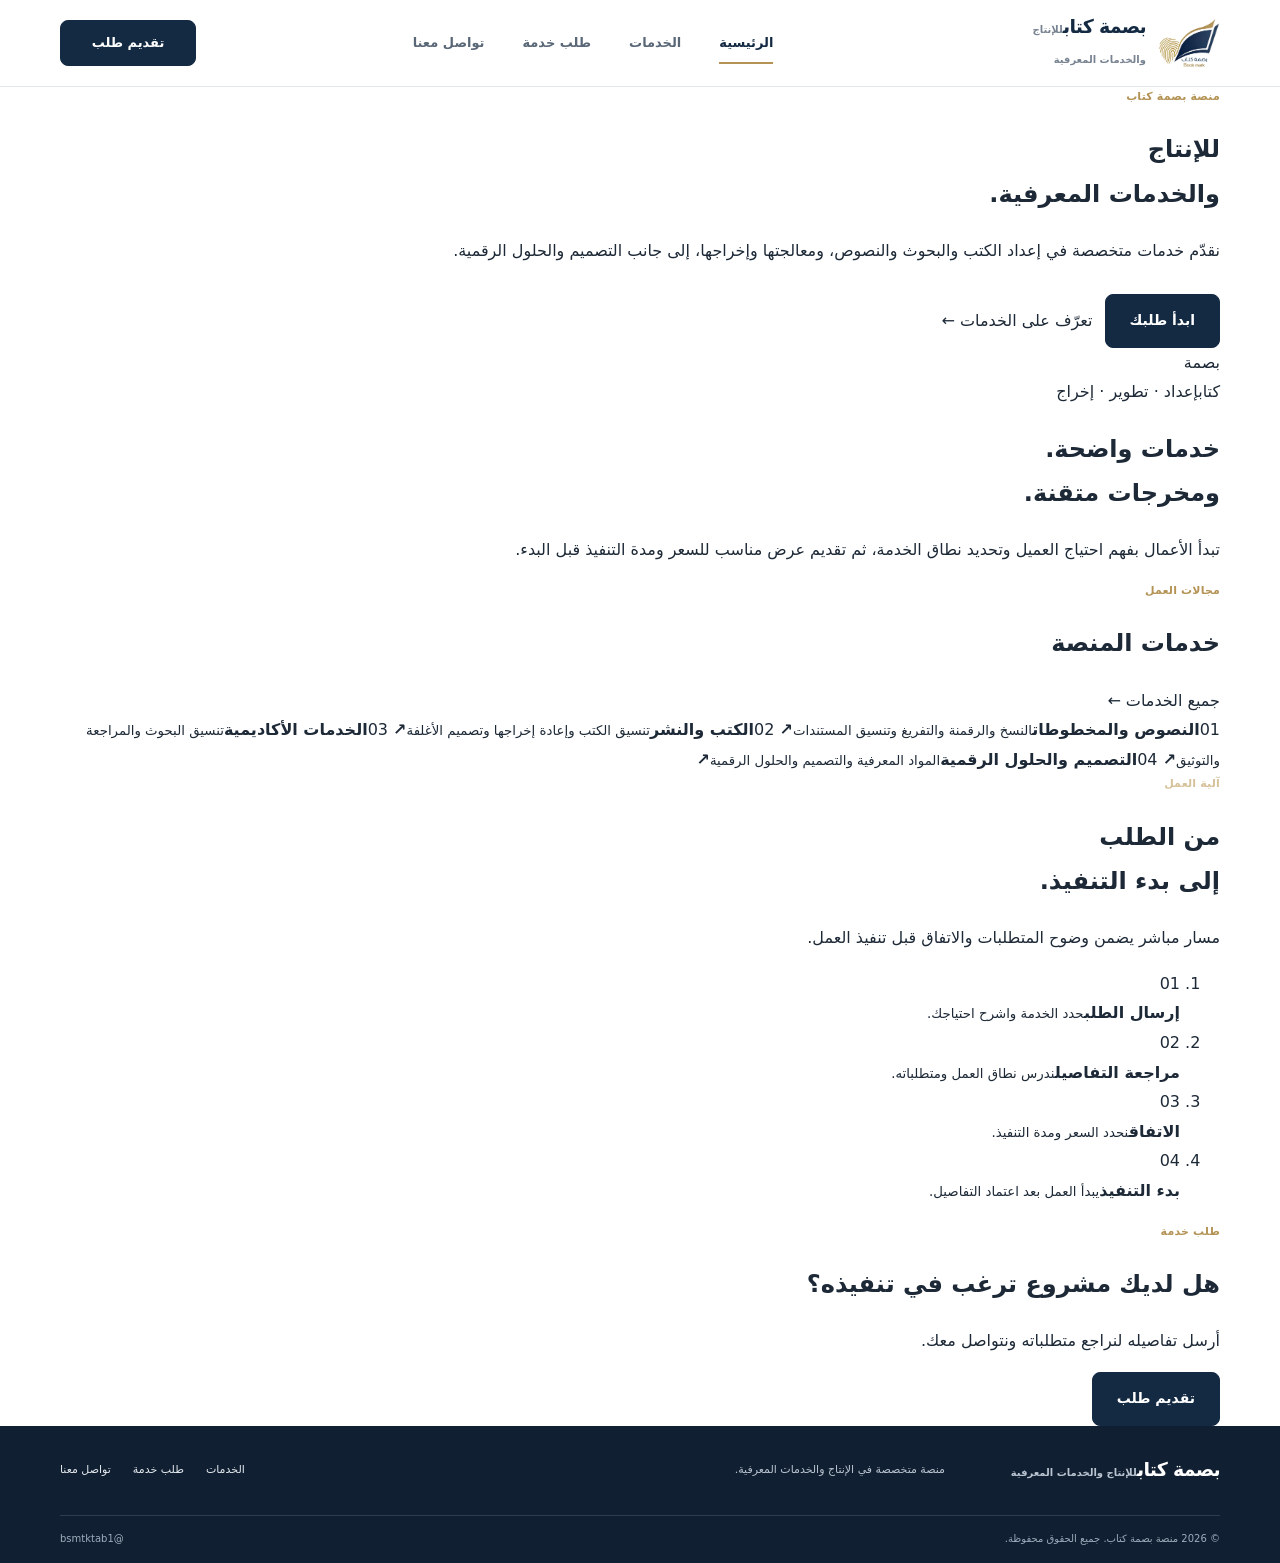
==== commit cfacf964: "Redesign homepage with minimal institutional layout" ====
--- a/index.html
+++ b/index.html
@@ -3,8 +3,8 @@
 <head>
   <meta charset="utf-8">
   <meta name="viewport" content="width=device-width, initial-scale=1">
-  <meta name="theme-color" content="#142A43">
-  <meta name="description" content="بصمة كتاب منصة متخصصة في تنسيق الكتب والبحوث، ورقمنة المخطوطات، والتصميم والخدمات المعرفية والرقمية.">
+  <meta name="theme-color" content="#172B43">
+  <meta name="description" content="بصمة كتاب منصة متخصصة في الإنتاج والخدمات المعرفية. خدمات للكتب والبحوث والنصوص والتصميم والحلول الرقمية.">
   <meta property="og:title" content="بصمة كتاب | للإنتاج والخدمات المعرفية">
   <meta property="og:description" content="خدمات متخصصة لإعداد الأعمال المعرفية وتطويرها وإخراجها.">
   <meta property="og:type" content="website">
@@ -15,7 +15,6 @@
 </head>
 <body data-page="home">
   <a class="skip-link" href="#main">تجاوز إلى المحتوى</a>
-  <div class="topline"><div class="container topline-inner"><span>منصة متخصصة في الإنتاج والخدمات المعرفية</span><a href="contact.html">قنوات التواصل <span aria-hidden="true">↗</span></a></div></div>
   <header class="site-header">
     <div class="container header-inner">
       <a class="brand" href="index.html" aria-label="بصمة كتاب، الرئيسية">
@@ -29,100 +28,63 @@
         <a class="nav-link" href="request.html">طلب خدمة</a>
         <a class="nav-link" href="contact.html">تواصل معنا</a>
       </nav>
-      <a class="button button-primary header-action" href="request.html">ابدأ طلبك <span aria-hidden="true">←</span></a>
+      <a class="button button-primary header-action" href="request.html">تقديم طلب</a>
     </div>
   </header>
-
   <main id="main">
-    <section class="hero">
-      <div class="container hero-layout">
-        <div class="hero-content">
-          <p class="eyebrow"><span class="eyebrow-rule"></span> بصمة كتاب | للإنتاج والخدمات المعرفية</p>
-          <h1>نرتقي بإنتاجك المعرفي<br><span>من الإعداد إلى الإخراج.</span></h1>
-          <p class="hero-description">خدمات مهنية للمؤلفين والباحثين والجهات؛ في تنسيق الكتب والبحوث، ورقمنة المخطوطات، والمراجعة، والتصميم، والحلول الرقمية.</p>
+    <section class="minimal-hero">
+      <div class="container minimal-hero-inner">
+        <div class="minimal-hero-copy">
+          <span class="section-kicker">منصة بصمة كتاب</span>
+          <h1>للإنتاج<br>والخدمات المعرفية.</h1>
+          <p>نقدّم خدمات متخصصة في إعداد الكتب والبحوث والنصوص، ومعالجتها وإخراجها، إلى جانب التصميم والحلول الرقمية.</p>
           <div class="hero-actions">
-            <a class="button button-primary button-lg" href="request.html">تقديم طلب خدمة <span aria-hidden="true">←</span></a>
-            <a class="button button-outline button-lg" href="services.html">استعراض الخدمات</a>
-          </div>
-          <div class="hero-meta">
-            <span><b>01</b> خدمات معرفية متخصصة</span>
-            <span><b>02</b> مسار طلب واضح</span>
-            <span><b>03</b> تواصل مباشر</span>
+            <a class="button button-primary button-lg" href="request.html">ابدأ طلبك</a>
+            <a class="minimal-text-link" href="services.html">تعرّف على الخدمات <span aria-hidden="true">←</span></a>
           </div>
         </div>
-        <div class="hero-identity" aria-label="هوية منصة بصمة كتاب">
-          <div class="identity-paper">
-            <div class="identity-overline"><span></span><span>هوية المنصة</span></div>
-            <img src="logo.jpg" alt="الشعار الرسمي لمنصة بصمة كتاب" class="hero-logo">
-            <div class="identity-caption"><span></span> للإنتاج والخدمات المعرفية <span></span></div>
-          </div>
-          <div class="identity-index"><strong>BK</strong><span>منصة معرفية</span></div>
-        </div>
-      </div>
-      <div class="hero-bottom"><div class="container"><span>خدمات مهنية في مسار واحد</span><span class="hero-bottom-line"></span><a href="#fields">تعرّف على مجالات العمل <span aria-hidden="true">↓</span></a></div></div>
-    </section>
-
-    <section class="trust-strip" aria-label="خصائص الخدمة">
-      <div class="container trust-grid">
-        <div><span class="trust-no">01</span><div><strong>تنفيذ متخصص</strong><small>وفق طبيعة كل مشروع</small></div></div>
-        <div><span class="trust-no">02</span><div><strong>تنظيم واضح</strong><small>تفاصيل الطلب قبل البدء</small></div></div>
-        <div><span class="trust-no">03</span><div><strong>مرونة في التعامل</strong><small>تواصل مباشر ومتابعة واضحة</small></div></div>
+        <div class="minimal-hero-mark" aria-hidden="true"><span class="mark-line"></span><span class="mark-word">بصمة<br>كتاب</span><span class="mark-caption">إعداد · تطوير · إخراج</span></div>
       </div>
     </section>
-
-    <section class="section fields-section" id="fields">
+    <section class="minimal-intro">
+      <div class="container minimal-intro-inner">
+        <h2>خدمات واضحة.<br>ومخرجات متقنة.</h2>
+        <p>تبدأ الأعمال بفهم احتياج العميل وتحديد نطاق الخدمة، ثم تقديم عرض مناسب للسعر ومدة التنفيذ قبل البدء.</p>
+      </div>
+    </section>
+    <section class="minimal-services">
       <div class="container">
-        <div class="section-heading">
-          <div><span class="section-kicker">مجالات العمل</span><h2>حلول متكاملة<br><span>للمحتوى والمعرفة.</span></h2></div>
-          <p>تجمع المنصة خدمات إعداد المحتوى ومعالجته وإنتاجه بصرياً ورقمياً، ضمن مجالات مترابطة تلبي احتياجات الأفراد والجهات.</p>
-        </div>
-        <div class="field-grid">
-          <a class="field-card" href="services.html#service-1"><span class="field-number">01</span><h3>النصوص والمخطوطات</h3><p>نسخ ورقمنة وتفريغ وتنسيق المستندات.</p><span class="field-arrow" aria-hidden="true">↗</span></a>
-          <a class="field-card" href="services.html#service-4"><span class="field-number">02</span><h3>الكتب والنشر</h3><p>تنسيق الكتب وإخراجها وتصميم أغلفتها.</p><span class="field-arrow" aria-hidden="true">↗</span></a>
-          <a class="field-card" href="services.html#service-7"><span class="field-number">03</span><h3>الخدمات الأكاديمية</h3><p>تنسيق البحوث والمراجعة والتوثيق.</p><span class="field-arrow" aria-hidden="true">↗</span></a>
-          <a class="field-card" href="services.html#service-9"><span class="field-number">04</span><h3>التصميم والحلول الرقمية</h3><p>مواد معرفية وتصميم جرافيكي وحلول رقمية.</p><span class="field-arrow" aria-hidden="true">↗</span></a>
+        <div class="minimal-section-head"><div><span class="section-kicker">مجالات العمل</span><h2>خدمات المنصة</h2></div><a href="services.html" class="minimal-text-link">جميع الخدمات <span aria-hidden="true">←</span></a></div>
+        <div class="minimal-service-list">
+          <a href="services.html#service-1"><span>01</span><strong>النصوص والمخطوطات</strong><small>النسخ والرقمنة والتفريغ وتنسيق المستندات</small><b aria-hidden="true">↗</b></a>
+          <a href="services.html#service-4"><span>02</span><strong>الكتب والنشر</strong><small>تنسيق الكتب وإعادة إخراجها وتصميم الأغلفة</small><b aria-hidden="true">↗</b></a>
+          <a href="services.html#service-7"><span>03</span><strong>الخدمات الأكاديمية</strong><small>تنسيق البحوث والمراجعة والتوثيق</small><b aria-hidden="true">↗</b></a>
+          <a href="services.html#service-9"><span>04</span><strong>التصميم والحلول الرقمية</strong><small>المواد المعرفية والتصميم والحلول الرقمية</small><b aria-hidden="true">↗</b></a>
         </div>
       </div>
     </section>
-
-    <section class="section featured-section">
-      <div class="container">
-        <div class="section-heading section-heading-row">
-          <div><span class="section-kicker">خدمات مختارة</span><h2>مجالات نعمل عليها<br><span>بعناية واحتراف.</span></h2></div>
-          <a class="text-action" href="services.html">عرض جميع الخدمات <span aria-hidden="true">←</span></a>
-        </div>
-        <div class="featured-grid">
-          <article class="featured-card"><span class="featured-no">01 / الكتب</span><h3>تنسيق الكتب وإخراجها</h3><p>بناء الصفحات الداخلية وضبط العناصر الطباعية وتجهيز الملفات للطباعة أو النشر الإلكتروني.</p><a href="services.html#service-4">تفاصيل الخدمة <span aria-hidden="true">←</span></a></article>
-          <article class="featured-card"><span class="featured-no">02 / الأكاديمي</span><h3>تنسيق البحوث والرسائل</h3><p>تنسيق الأعمال البحثية وفق المعايير الأكاديمية المعتمدة لدى الجامعات والجهات الناشرة.</p><a href="services.html#service-7">تفاصيل الخدمة <span aria-hidden="true">←</span></a></article>
-          <article class="featured-card"><span class="featured-no">03 / النصوص</span><h3>نسخ المخطوطات ورقمنتها</h3><p>تحويل المواد المكتوبة بخط اليد إلى نصوص رقمية قابلة للتحرير والمراجعة.</p><a href="services.html#service-1">تفاصيل الخدمة <span aria-hidden="true">←</span></a></article>
-        </div>
+    <section class="minimal-process">
+      <div class="container minimal-process-inner">
+        <div><span class="section-kicker section-kicker-light">آلية العمل</span><h2>من الطلب<br>إلى بدء التنفيذ.</h2><p>مسار مباشر يضمن وضوح المتطلبات والاتفاق قبل تنفيذ العمل.</p></div>
+        <ol>
+          <li><span>01</span><div><strong>إرسال الطلب</strong><small>حدد الخدمة واشرح احتياجك.</small></div></li>
+          <li><span>02</span><div><strong>مراجعة التفاصيل</strong><small>ندرس نطاق العمل ومتطلباته.</small></div></li>
+          <li><span>03</span><div><strong>الاتفاق</strong><small>نحدد السعر ومدة التنفيذ.</small></div></li>
+          <li><span>04</span><div><strong>بدء التنفيذ</strong><small>يبدأ العمل بعد اعتماد التفاصيل.</small></div></li>
+        </ol>
       </div>
     </section>
-
-    <section class="process-band">
-      <div class="container process-layout">
-        <div class="process-intro"><span class="section-kicker section-kicker-light">آلية تقديم الطلب</span><h2>خطوات واضحة<br><span>من البداية إلى الإرسال.</span></h2><p>نظّم احتياجك عبر نموذج الطلب، ثم أرسل التفاصيل إلى فريق بصمة كتاب لاستكمال التواصل والاتفاق.</p><a href="request.html" class="button button-light">ابدأ طلبك الآن <span aria-hidden="true">←</span></a></div>
-        <div class="process-list">
-          <div class="process-row"><span>01</span><div><strong>حدد الخدمة</strong><small>اختر مجالاً واحداً أو أكثر.</small></div></div>
-          <div class="process-row"><span>02</span><div><strong>أدخل التفاصيل</strong><small>صف المطلوب والمخرجات المتوقعة.</small></div></div>
-          <div class="process-row"><span>03</span><div><strong>راجع بياناتك</strong><small>تأكد من صحة معلومات الطلب.</small></div></div>
-          <div class="process-row"><span>04</span><div><strong>أرسل عبر واتساب</strong><small>تصل الرسالة جاهزة لاستكمال التواصل.</small></div></div>
-        </div>
-      </div>
-    </section>
-
-    <section class="closing-section">
-      <div class="container closing-inner"><div><span class="section-kicker">ابدأ مشروعك</span><h2>لديك عمل يحتاج إلى إعداد أو تطوير؟</h2><p>أرسل تفاصيل احتياجك، وسنتواصل معك لمناقشة متطلبات التنفيذ.</p></div><a class="button button-primary button-lg" href="request.html">تقديم طلب جديد <span aria-hidden="true">←</span></a></div>
+    <section class="minimal-cta">
+      <div class="container minimal-cta-inner"><div><span class="section-kicker">طلب خدمة</span><h2>هل لديك مشروع ترغب في تنفيذه؟</h2><p>أرسل تفاصيله لنراجع متطلباته ونتواصل معك.</p></div><a class="button button-primary button-lg" href="request.html">تقديم طلب</a></div>
     </section>
   </main>
-
   <footer class="site-footer">
     <div class="container footer-main">
       <a class="brand footer-brand" href="index.html"><span class="brand-logo-wrap"><img src="logo.jpg" alt="" class="brand-logo"></span><span class="brand-copy"><strong>بصمة كتاب</strong><small>للإنتاج والخدمات المعرفية</small></span></a>
-      <p>خدمات متخصصة لإعداد الأعمال المعرفية وتطويرها وإخراجها.</p>
+      <p>منصة متخصصة في الإنتاج والخدمات المعرفية.</p>
       <div class="footer-nav"><a href="services.html">الخدمات</a><a href="request.html">طلب خدمة</a><a href="contact.html">تواصل معنا</a></div>
     </div>
-    <div class="container footer-bottom"><span>© <span data-year></span> منصة بصمة كتاب. جميع الحقوق محفوظة.</span><span>bsmtktab1</span></div>
+    <div class="container footer-bottom"><span>© <span data-year></span> منصة بصمة كتاب. جميع الحقوق محفوظة.</span><span>@bsmtktab1</span></div>
   </footer>
   <script src="app.js" defer></script>
 </body>
--- a/styles.css
+++ b/styles.css
@@ -23,8 +23,8 @@
 .header-inner{min-height:86px;display:grid;grid-template-columns:230px 1fr auto;align-items:center;gap:30px}
 .brand{display:inline-flex;align-items:center;gap:12px;min-width:0}
 .brand-logo-wrap{width:62px;height:56px;display:grid;place-items:center;background:#fff;overflow:hidden;flex:0 0 auto}
-.brand-logo{width:100%;height:100%;object-fit:contain;mix-blend-mode:multiply}
-.brand-copy{display:flex;flex-direction:column;line-height:1.45;white-space:nowrap}
+.brand-logo{width:100%;height:100%;object-fit:contain;}
+.footer-brand .brand-logo-wrap{display:none}\n.brand-copy{display:flex;flex-direction:column;line-height:1.45;white-space:nowrap}
 .brand-copy strong{font-size:19px;line-height:1.3;color:var(--navy);font-weight:850;letter-spacing:-.04em}
 .brand-copy small{font-size:10px;color:#788391;margin-top:4px;font-weight:550}
 .main-nav{display:flex;align-items:center;justify-content:center;gap:clamp(18px,3vw,38px)}
@@ -325,4 +325,24 @@
 }
 @media(prefers-reduced-motion:reduce){
   *,*::before,*::after{scroll-behavior:auto!important;transition:none!important}
-}+}
+
+/* Guided service suggestions */
+.need-assistant{margin:13px 0 15px;padding:15px;border:1px solid #E3E6E7;background:#F8F8F6}
+.need-assistant>label{display:block;margin-bottom:7px;color:var(--navy);font-size:11px;font-weight:800}
+.need-assistant>textarea{display:block;width:100%;min-height:78px;resize:vertical;border:1px solid #D9DEE3;border-radius:6px;background:#fff;color:var(--ink);padding:10px 12px;font-size:11px;line-height:1.9;outline:none}
+.need-assistant>textarea:focus{border-color:var(--gold);box-shadow:0 0 0 3px rgba(180,147,85,.12)}
+.need-assistant-actions{display:flex;align-items:center;gap:10px;flex-wrap:wrap;margin-top:9px}
+.need-assistant-actions .button{min-height:38px;font-size:10px;padding:7px 12px}
+.need-assistant-actions small{color:#7B8792;font-size:9px}
+.suggestion-result:empty{display:none}
+.suggestion-result{margin-top:12px;padding-top:12px;border-top:1px solid #E2E5E4}
+.suggestion-heading{color:var(--navy);font-size:11px;font-weight:800}
+.suggestion-result p{margin:4px 0 8px;color:#657181;font-size:10px;line-height:1.9}
+.suggestion-result .button{min-height:37px;font-size:10px}
+.suggestion-empty{margin:0;color:#8A5D40;font-size:10px;line-height:1.9}
+@media(max-width:760px){
+  .need-assistant{padding:12px}
+  .need-assistant-actions{align-items:flex-start}
+  .need-assistant-actions small{flex:1 1 100%}
+}
